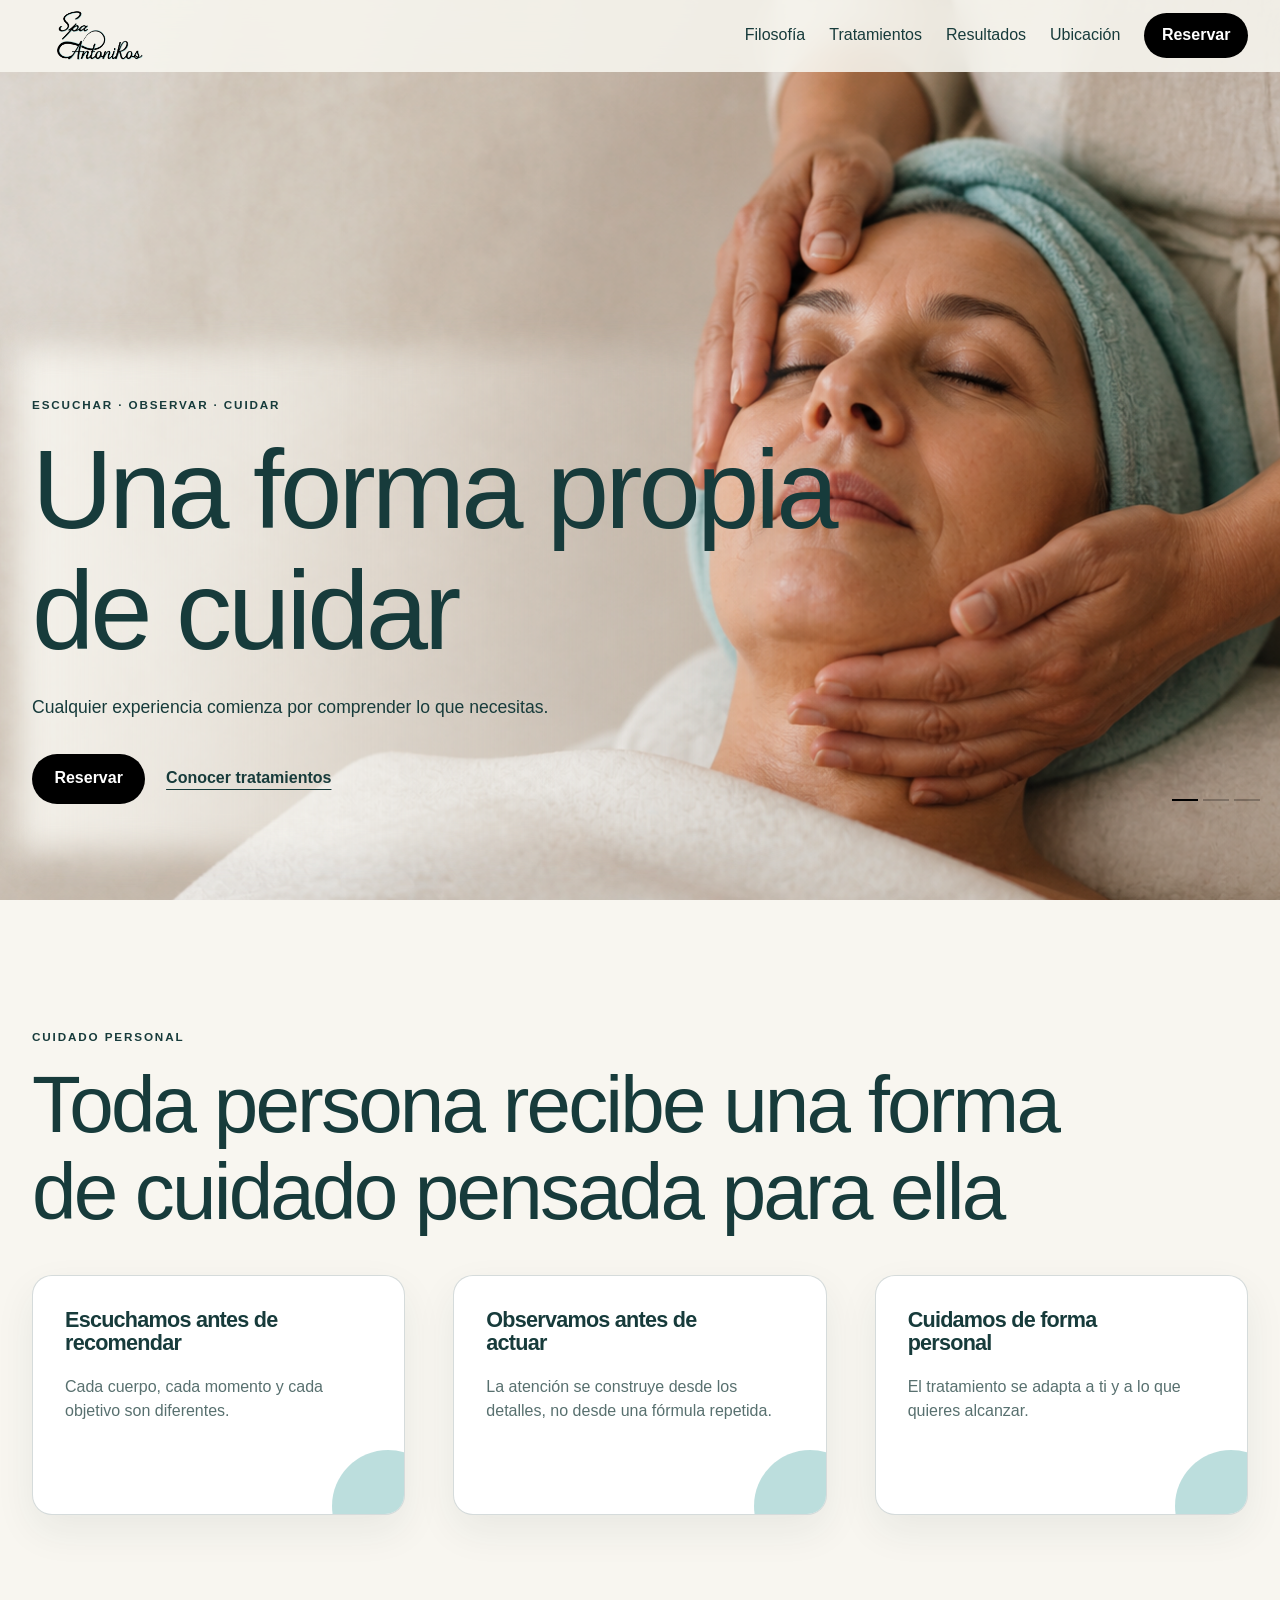
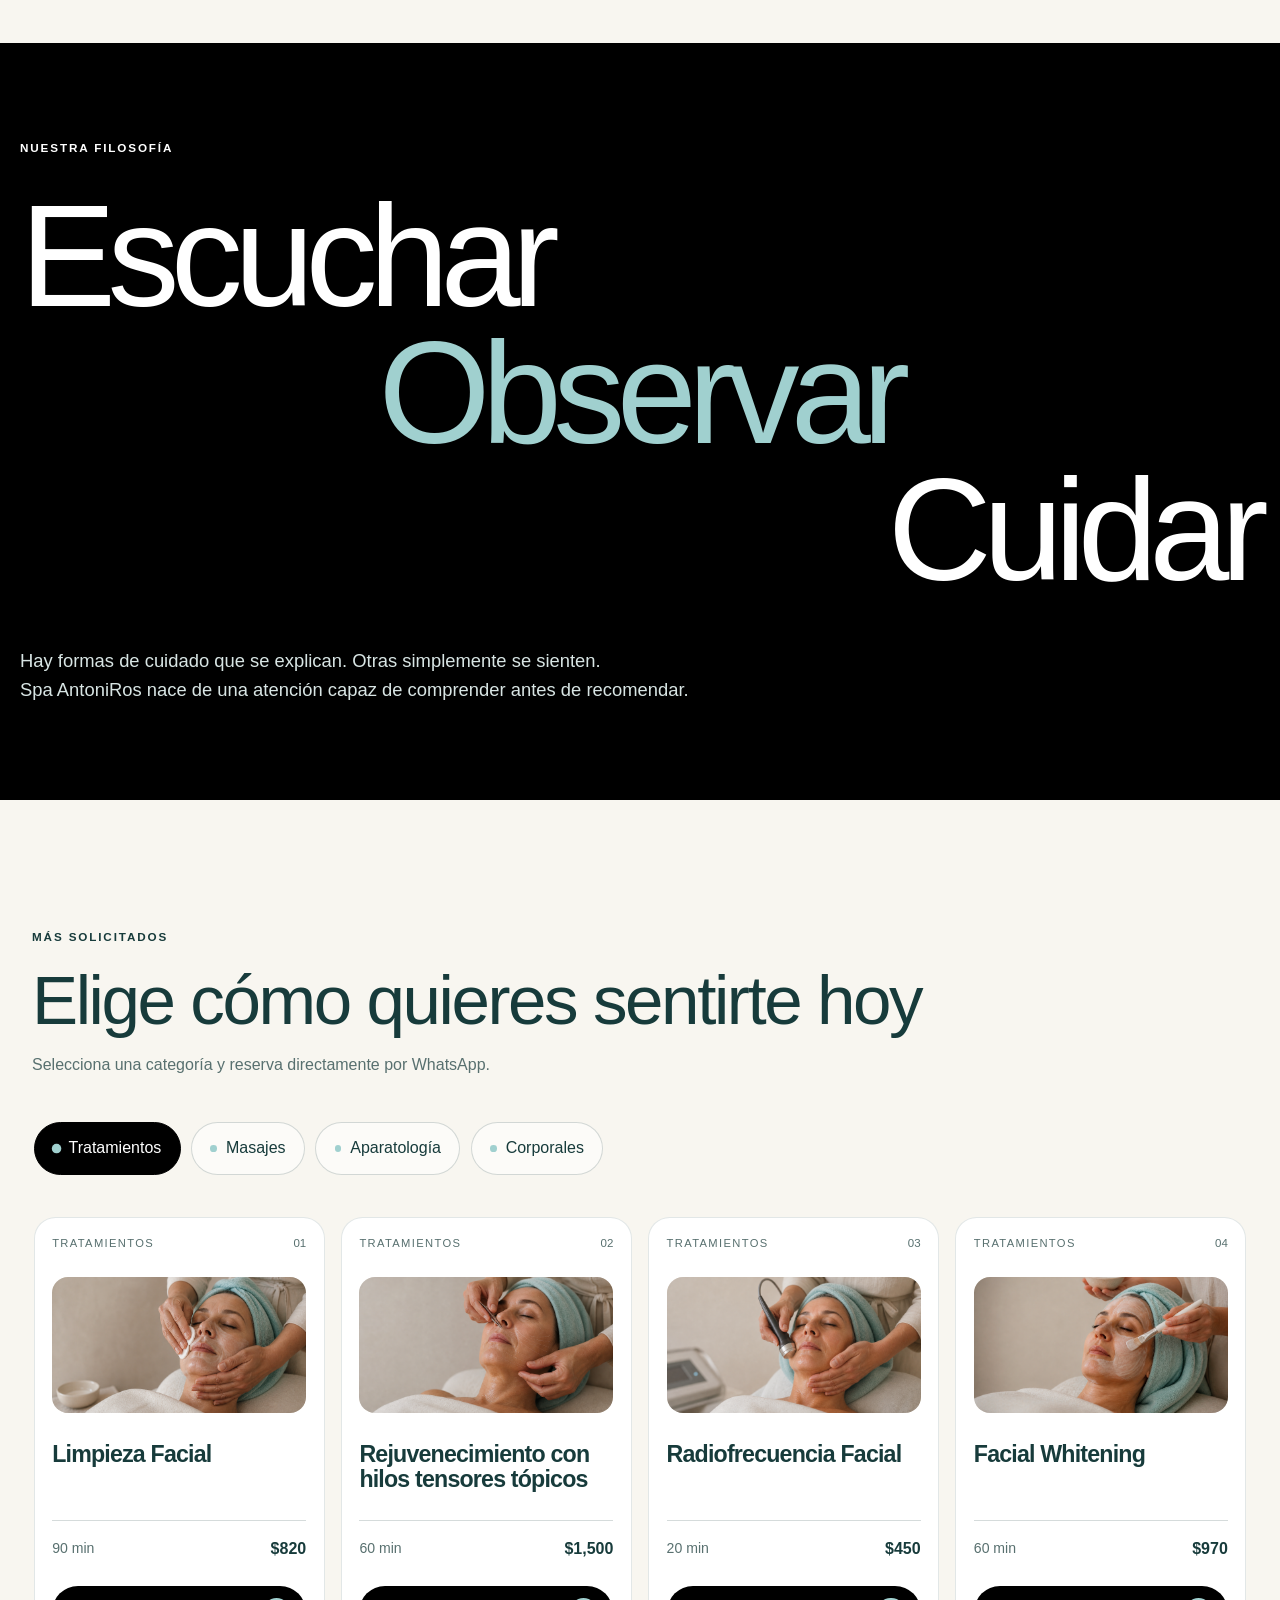
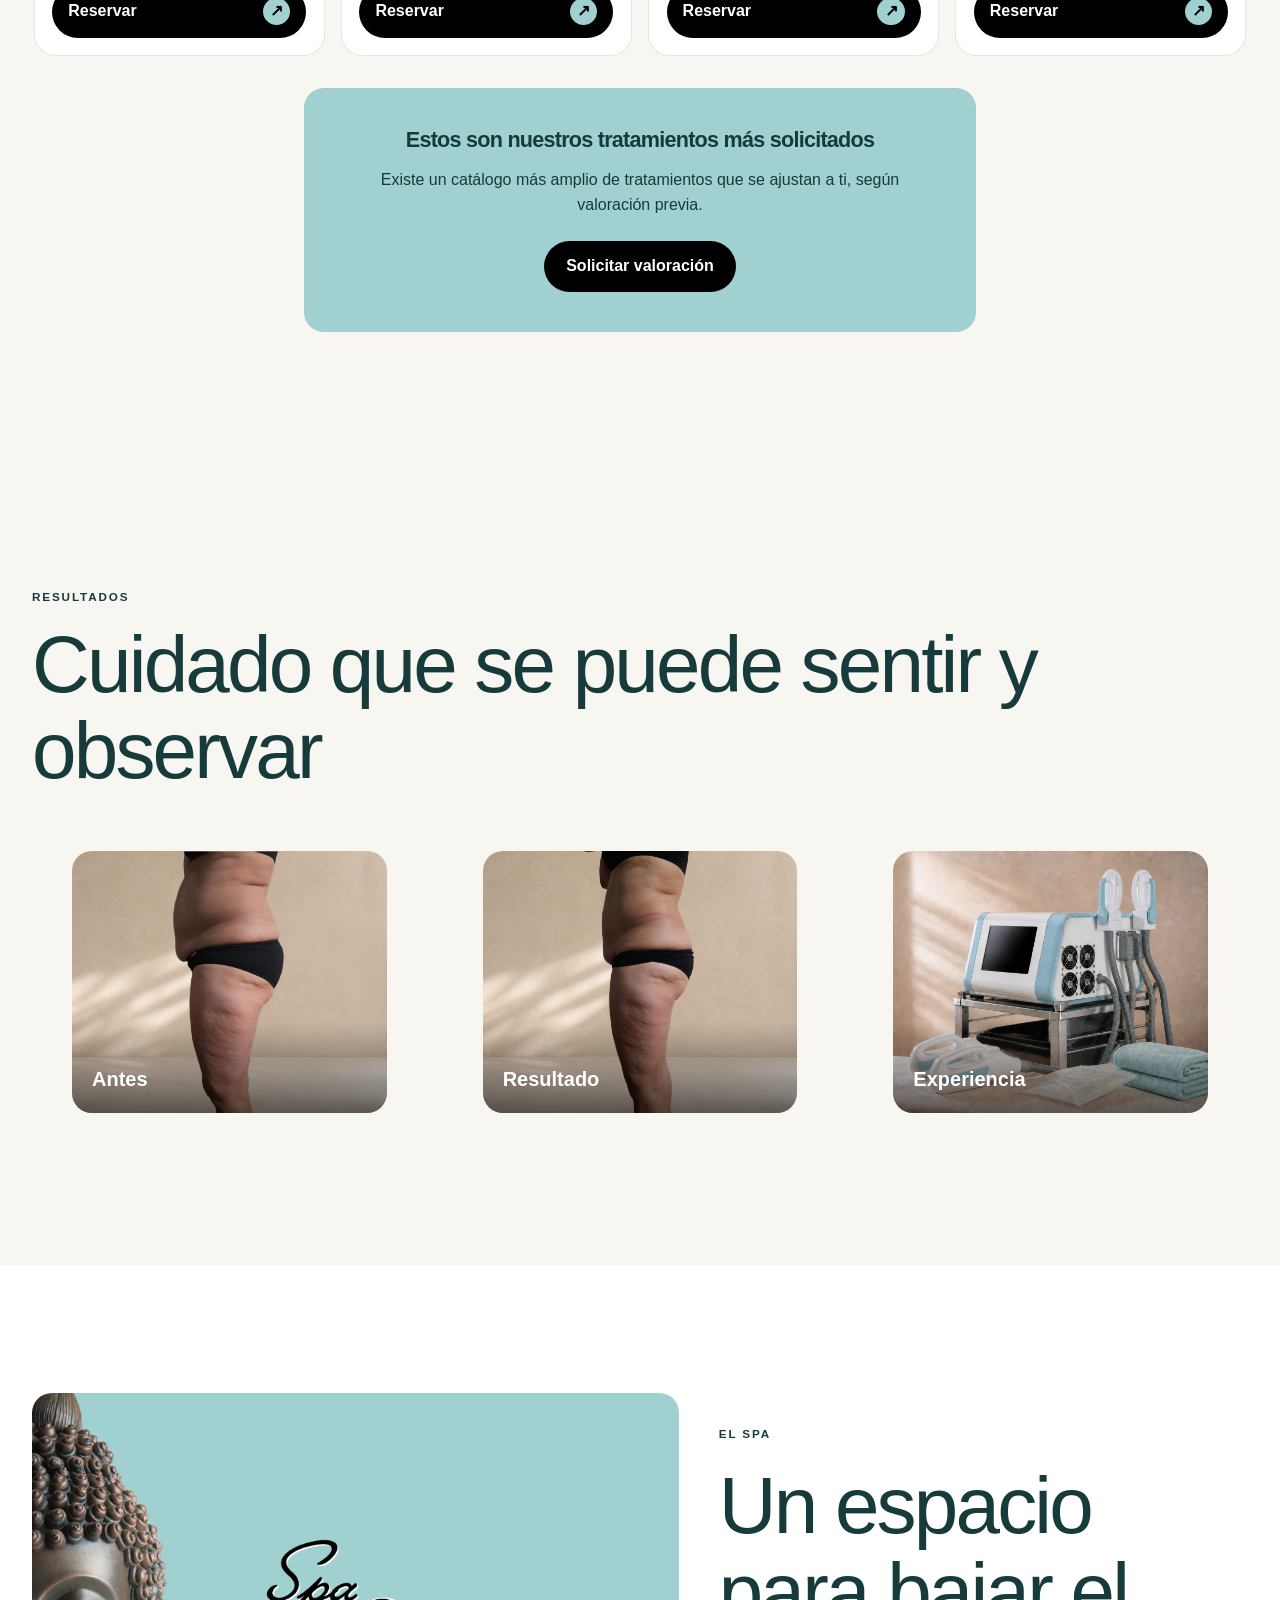
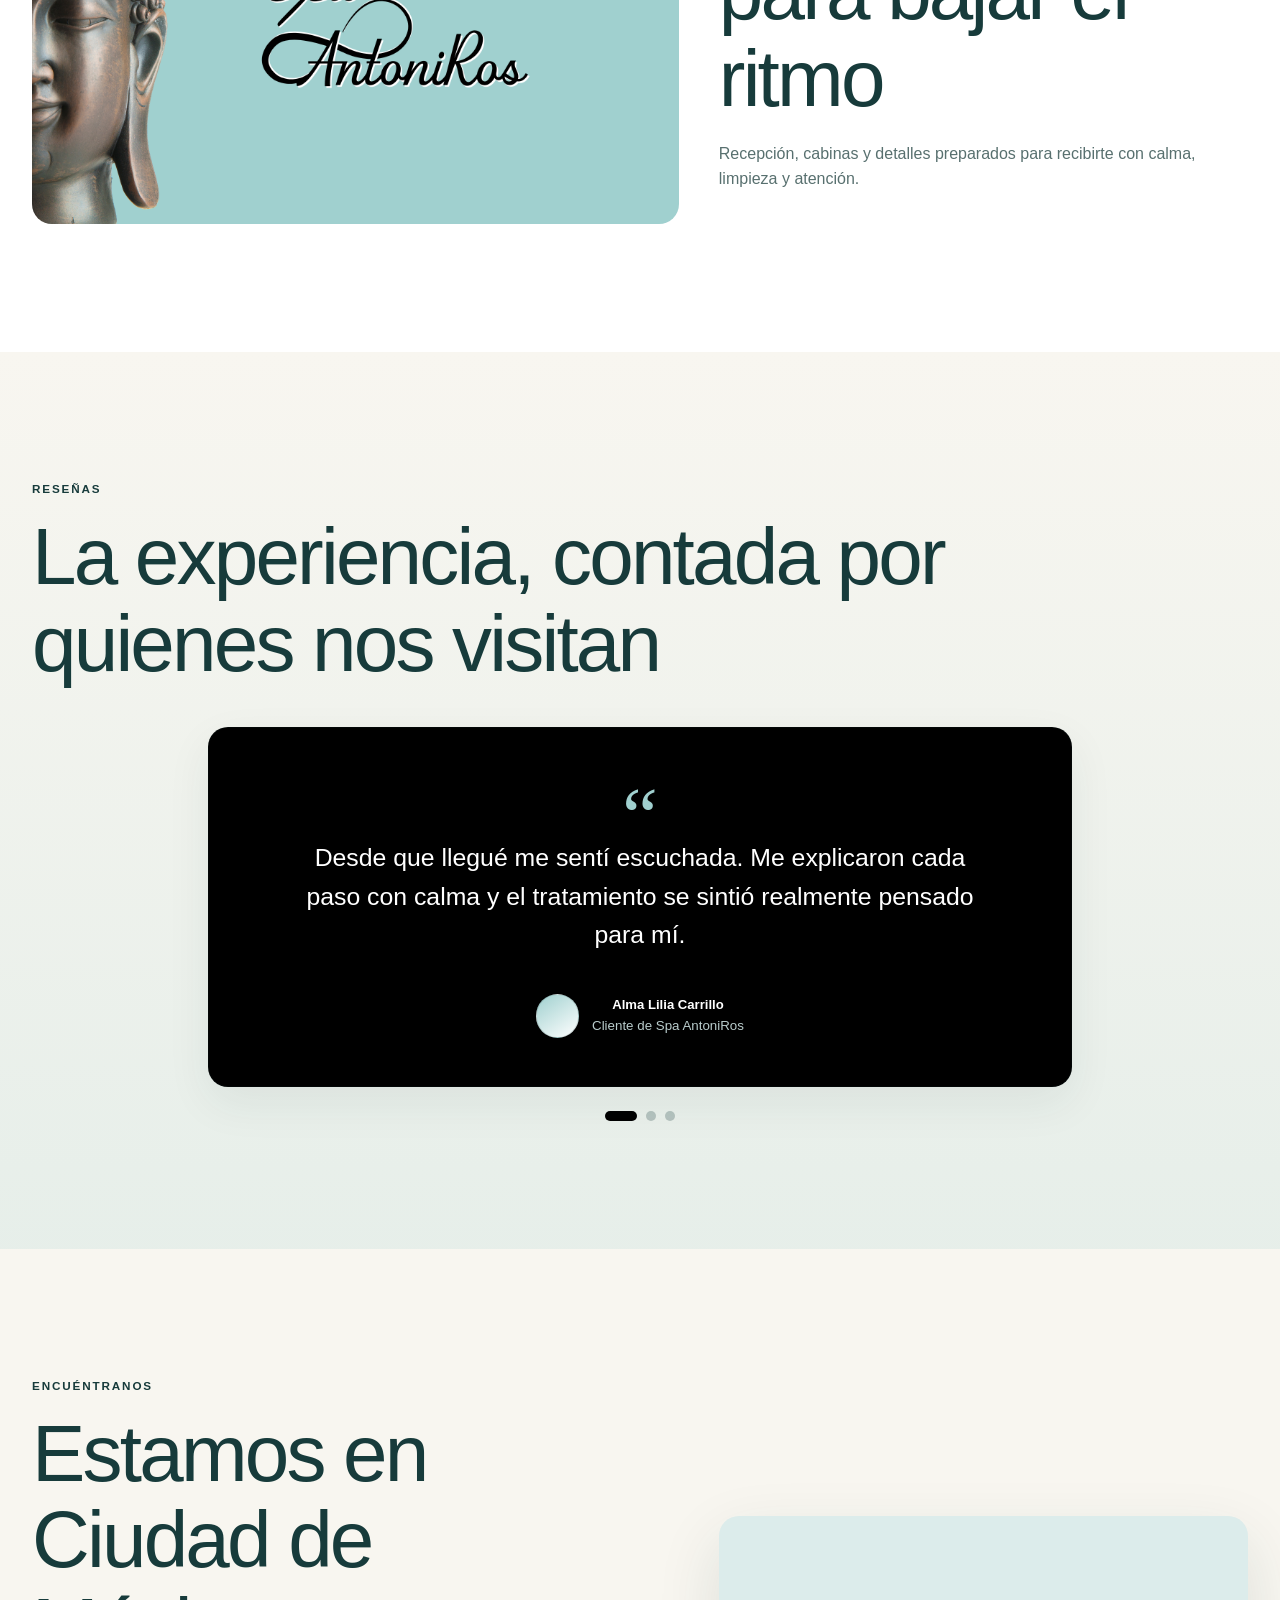
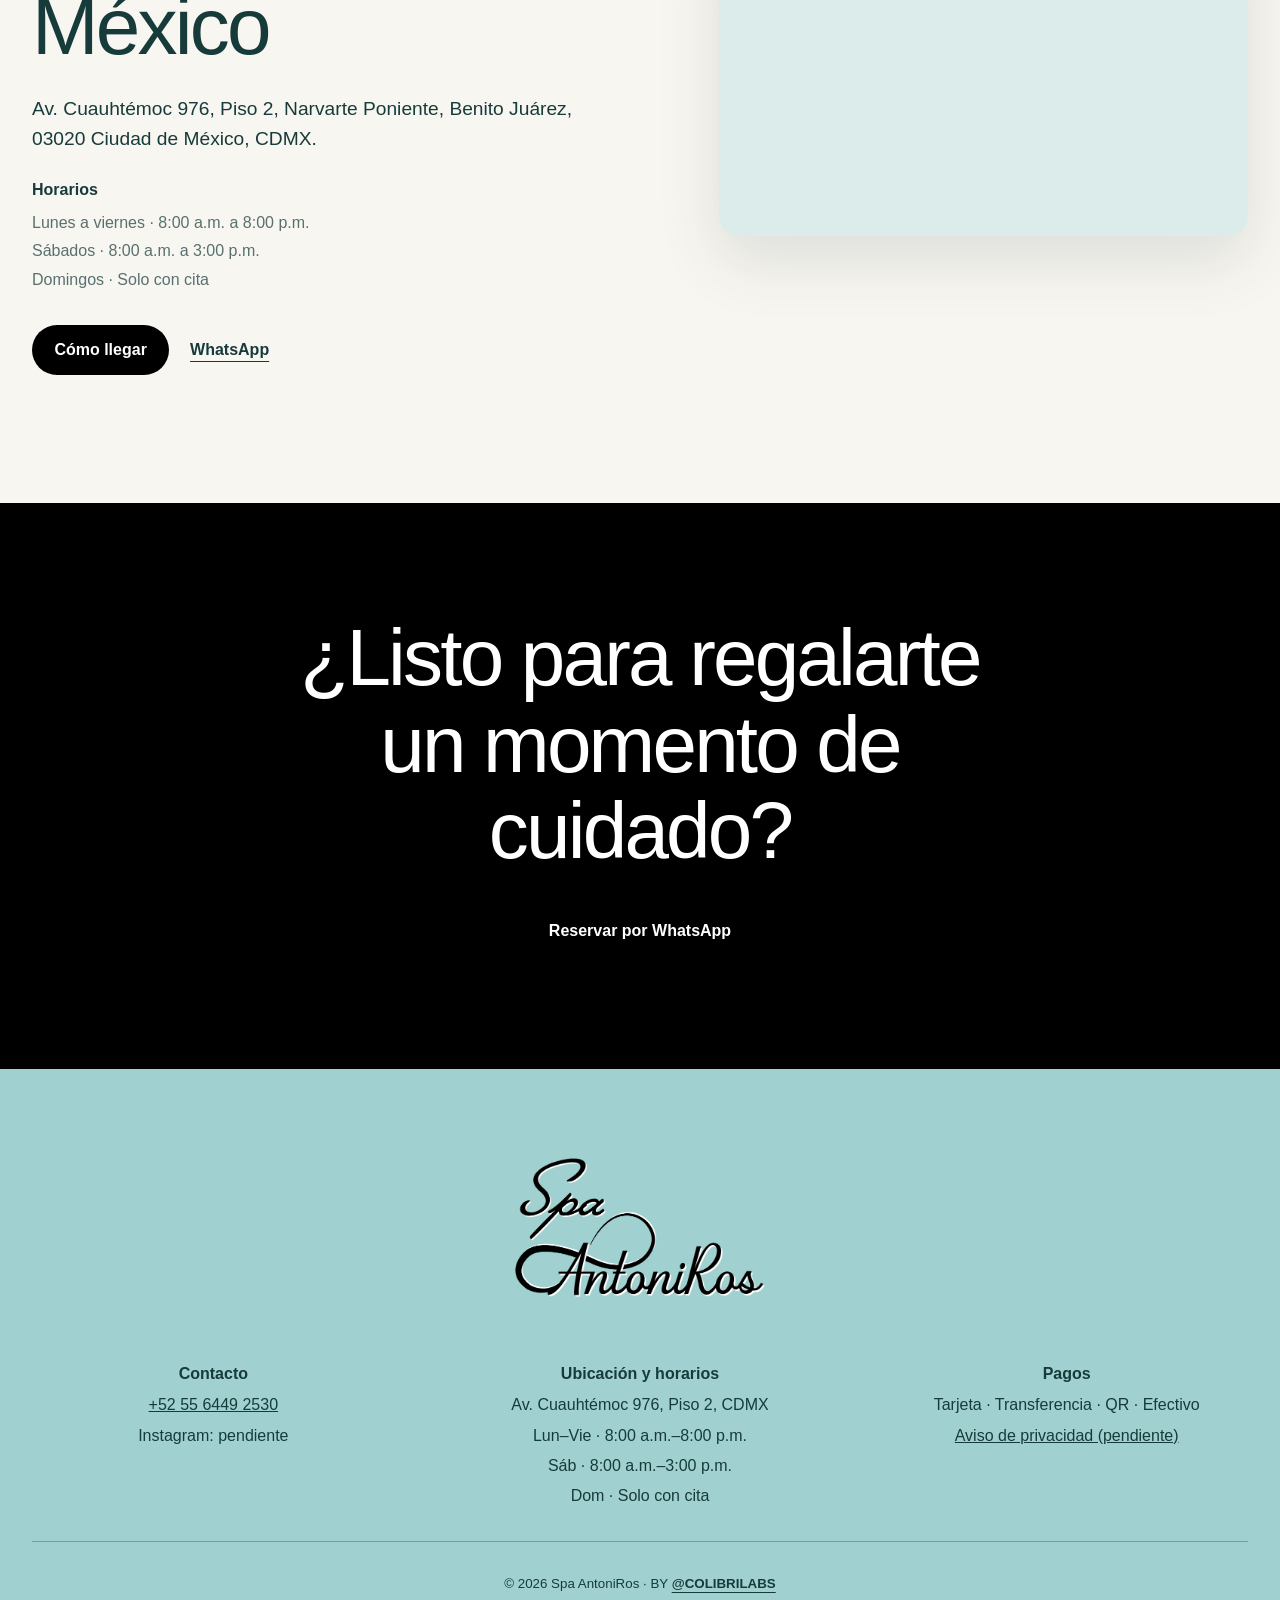
==== docs/index.html @ aa19c797 "Enlaza experiencia con criolipolisis" ====
<!doctype html>
<html lang="es-MX">
<head>
  <meta charset="utf-8">
  <meta name="viewport" content="width=device-width,initial-scale=1,viewport-fit=cover">
  <meta name="theme-color" content="#F8F6F0">
  <meta name="description" content="Spa AntoniRos: una forma propia de cuidar. Tratamientos personalizados y reservación directa por WhatsApp en Ciudad de México.">
  <title>Spa AntoniRos | Una forma propia de cuidar</title>
  <link rel="manifest" href="manifest.json">
  <link rel="stylesheet" href="css/variables.css">
  <link rel="stylesheet" href="css/reset.css">
  <link rel="stylesheet" href="css/typography.css">
  <link rel="stylesheet" href="css/layout.css">
  <link rel="stylesheet" href="css/components.css">
  <link rel="stylesheet" href="css/animations.css">
  <link rel="stylesheet" href="css/responsive.css">
</head>
<body>
  <a class="skip-link" href="#main">Saltar al contenido</a>

  <div class="intro" id="intro" aria-hidden="true">
    <img class="intro__logo" src="assets/branding/logo-header-transparent.png" alt="">
  </div>

  <header class="site-header" data-header>
    <a class="brand" href="#inicio" aria-label="Spa AntoniRos, inicio">
      <img src="assets/branding/logo-header-transparent.png" alt="Spa AntoniRos">
    </a>
    <button class="menu-toggle" type="button" aria-expanded="false" aria-controls="site-nav"><span></span><span></span><span></span><span class="sr-only">Abrir menú</span></button>
    <nav class="site-nav" id="site-nav" aria-label="Navegación principal">
      <a href="#filosofia">Filosofía</a><a href="#tratamientos">Tratamientos</a><a href="#resultados">Resultados</a><a href="#ubicacion">Ubicación</a>
      <a class="button button--small" data-whatsapp data-message="Hola, quiero reservar una cita en Spa AntoniRos." href="#">Reservar</a>
    </nav>
  </header>

  <main id="main">
    <section class="hero" id="inicio" aria-label="Bienvenida">
      <div class="hero__slides" aria-hidden="true">
        <div class="hero__slide is-active hero__slide--one"></div>
        <div class="hero__slide hero__slide--two"></div>
        <div class="hero__slide hero__slide--three"></div>
      </div>
      <div class="hero__content reveal">
        <p class="eyebrow">Escuchar · Observar · Cuidar</p>
        <h1>Una forma propia<br>de cuidar</h1>
        <p>Cualquier experiencia comienza por comprender lo que necesitas.</p>
        <div class="actions"><a class="button" data-whatsapp data-message="Hola, quiero reservar una cita en Spa AntoniRos." href="#">Reservar</a><a class="text-link" href="#tratamientos">Conocer tratamientos</a></div>
      </div>
      <div class="hero__status" aria-hidden="true"><span class="is-active"></span><span></span><span></span></div>
    </section>

    <section class="section value" aria-labelledby="value-title">
      <div class="section__intro reveal"><p class="eyebrow">Cuidado personal</p><h2 id="value-title">Toda persona recibe una forma de cuidado pensada para ella</h2></div>
      <div class="value__grid" data-value-carousel>
        <article class="value-card reveal"><h3>Escuchamos antes de recomendar</h3><p>Cada cuerpo, cada momento y cada objetivo son diferentes.</p></article>
        <article class="value-card reveal"><h3>Observamos antes de actuar</h3><p>La atención se construye desde los detalles, no desde una fórmula repetida.</p></article>
        <article class="value-card reveal"><h3>Cuidamos de forma personal</h3><p>El tratamiento se adapta a ti y a lo que quieres alcanzar.</p></article>
      </div>
    </section>

    <section class="philosophy" id="filosofia" aria-labelledby="philosophy-title">
      <p class="eyebrow">Nuestra filosofía</p><h2 id="philosophy-title" class="sr-only">Escuchar, observar y cuidar</h2>
      <div class="philosophy__words"><span class="reveal">Escuchar</span><span class="reveal">Observar</span><span class="reveal">Cuidar</span></div>
      <p class="philosophy__copy reveal"><span>Hay formas de cuidado que se explican. Otras simplemente se sienten.</span> <span>Spa AntoniRos nace de una atención capaz de comprender antes de recomendar.</span></p>
    </section>

    <section class="section services" id="tratamientos" aria-labelledby="services-title">
      <div class="section__intro reveal"><p class="eyebrow">Más solicitados</p><h2 id="services-title">Elige cómo quieres sentirte hoy</h2><p>Selecciona una categoría y reserva directamente por WhatsApp.</p></div>
      <div class="tabs" role="tablist" aria-label="Categorías de servicios">
        <button role="tab" aria-selected="true" data-category="faciales">Tratamientos</button><button role="tab" aria-selected="false" data-category="masajes">Masajes</button><button role="tab" aria-selected="false" data-category="aparatologia">Aparatología</button><button role="tab" aria-selected="false" data-category="corporales">Corporales</button>
      </div>
      <div class="service-list" id="service-list" aria-live="polite"></div>
      <div class="catalog-note reveal"><h3>Estos son nuestros tratamientos más solicitados</h3><p>Existe un catálogo más amplio de tratamientos que se ajustan a ti, según valoración previa.</p><a class="button button--dark" data-whatsapp data-message="Hola, quiero solicitar una valoración en Spa AntoniRos." href="#">Solicitar valoración</a></div>
    </section>

    <section class="section results" id="resultados" aria-labelledby="results-title">
      <div class="section__intro reveal"><p class="eyebrow">Resultados</p><h2 id="results-title">Cuidado que se puede sentir y observar</h2></div>
      <div class="media-scroll results__gallery">
        <figure class="result-card">
          <picture><source media="(max-width: 47.999rem)" srcset="assets/results/antes-mobile.png"><img src="assets/results/antes-desktop.png" alt="Vista lateral antes del tratamiento corporal" loading="lazy"></picture>
          <figcaption>Antes</figcaption>
        </figure>
        <figure class="result-card">
          <picture><source media="(max-width: 47.999rem)" srcset="assets/results/resultado-mobile.png"><img src="assets/results/resultado-desktop.png" alt="Vista lateral después del tratamiento corporal" loading="lazy"></picture>
          <figcaption>Resultado</figcaption>
        </figure>
        <figure class="result-card">
          <a class="result-card__link" href="#criolipolisis" data-service-target="criolipolisis" data-service-category="aparatologia" aria-label="Ver tratamiento de Criolipólisis">
            <picture><source media="(max-width: 47.999rem)" srcset="assets/results/experiencia-mobile.png"><img src="assets/results/experiencia-desktop.png" alt="Equipo utilizado durante la experiencia corporal" loading="lazy"></picture>
            <figcaption>Experiencia</figcaption>
          </a>
        </figure>
      </div>
    </section>

    <section class="section experience" id="instalaciones" aria-labelledby="experience-title">
      <picture class="experience__visual">
        <source media="(max-width: 47.999rem)" srcset="assets/experience/experiencia-provisional-mobile.png">
        <img src="assets/experience/experiencia-provisional-desktop.png" alt="Ambiente de Spa AntoniRos" loading="lazy">
      </picture>
      <div class="experience__copy reveal"><p class="eyebrow">El SPA</p><h2 id="experience-title">Un espacio para bajar el ritmo</h2><p>Recepción, cabinas y detalles preparados para recibirte con calma, limpieza y atención.</p></div>
    </section>

    <section class="section testimonials" aria-labelledby="testimonials-title">
      <div class="section__intro reveal"><p class="eyebrow">Reseñas</p><h2 id="testimonials-title">La experiencia, contada por quienes nos visitan</h2></div>
      <div class="testimonial-carousel" data-testimonial-carousel>
        <div class="testimonial-grid" aria-live="polite">
          <article class="testimonial-card testimonial-card--featured is-active"><span class="testimonial-card__quote" aria-hidden="true">“</span><p>Desde que llegué me sentí escuchada. Me explicaron cada paso con calma y el tratamiento se sintió realmente pensado para mí.</p><footer><span class="testimonial-card__avatar" aria-hidden="true"></span><div><strong>Alma Lilia Carrillo</strong><small>Cliente de Spa AntoniRos</small></div></footer></article>
          <article class="testimonial-card" aria-hidden="true"><span class="testimonial-card__quote" aria-hidden="true">“</span><p>Me gustó mucho que primero preguntaran qué necesitaba y cómo me sentía. La atención fue cercana, profesional y sin prisas.</p><footer><span class="testimonial-card__avatar" aria-hidden="true"></span><div><strong>Davne Lopez Flores</strong><small>Cliente de Spa AntoniRos</small></div></footer></article>
          <article class="testimonial-card" aria-hidden="true"><span class="testimonial-card__quote" aria-hidden="true">“</span><p>El espacio transmite tranquilidad desde que entras. Salí muy satisfecho con la atención y con ganas de volver para continuar mi cuidado.</p><footer><span class="testimonial-card__avatar" aria-hidden="true"></span><div><strong>Santiago Landeros</strong><small>Cliente de Spa AntoniRos</small></div></footer></article>
        </div>
        <div class="testimonial-dots" aria-label="Seleccionar testimonio"><button class="is-active" type="button" aria-label="Testimonio de Alma Lilia Carrillo"></button><button type="button" aria-label="Testimonio de Davne Lopez Flores"></button><button type="button" aria-label="Testimonio de Santiago Landeros"></button></div>
      </div>
    </section>

    <section class="section location" id="ubicacion" aria-labelledby="location-title">
      <div class="location__content reveal"><p class="eyebrow">Encuéntranos</p><h2 id="location-title"><span>Estamos en</span> <span>Ciudad de México</span></h2><address>Av. Cuauhtémoc 976, Piso 2, Narvarte Poniente, Benito Juárez, 03020 Ciudad de México, CDMX.</address><div class="hours"><strong>Horarios</strong><span>Lunes a viernes · 8:00 a.m. a 8:00 p.m.</span><span>Sábados · 8:00 a.m. a 3:00 p.m.</span><span>Domingos · Solo con cita</span></div><div class="actions"><a class="button button--dark" href="https://maps.app.goo.gl/gYnQPTbPD8NWdQDX9" target="_blank" rel="noopener">Cómo llegar</a><a class="text-link" data-whatsapp data-message="Hola, quiero información para visitar Spa AntoniRos." href="#">WhatsApp</a></div></div>
      <div class="map-embed"><iframe title="Mapa de Spa AntoniRos en Avenida Cuauhtémoc 976" src="https://www.google.com/maps?q=Av.%20Cuauht%C3%A9moc%20976%2C%20Narvarte%20Poniente%2C%20Benito%20Ju%C3%A1rez%2C%2003020%20Ciudad%20de%20M%C3%A9xico%2C%20CDMX&z=17&output=embed" loading="lazy" referrerpolicy="no-referrer-when-downgrade" allowfullscreen></iframe></div>
    </section>

    <section class="final-cta"><h2>¿Listo para regalarte un momento de cuidado?</h2><a class="button" data-whatsapp data-message="Hola, quiero reservar una cita en Spa AntoniRos." href="#">Reservar por WhatsApp</a></section>
  </main>

  <footer class="footer"><a class="footer__brand" href="#inicio" aria-label="Volver al inicio"><img class="footer__logo" src="assets/branding/logo-footer-white-transparent.png" alt="Spa AntoniRos"></a><div><strong>Contacto</strong><a data-whatsapp data-message="Hola, quiero información sobre Spa AntoniRos." href="#">+52 55 6449 2530</a><span>Instagram: pendiente</span></div><div><strong>Ubicación y horarios</strong><span>Av. Cuauhtémoc 976, Piso 2, CDMX</span><span>Lun–Vie · 8:00 a.m.–8:00 p.m.</span><span>Sáb · 8:00 a.m.–3:00 p.m.</span><span>Dom · Solo con cita</span></div><div><strong>Pagos</strong><span>Tarjeta · Transferencia · QR · Efectivo</span><a href="#">Aviso de privacidad (pendiente)</a></div><small>© <span id="year"></span> Spa AntoniRos · BY <a class="colibrilabs-link" href="#" data-url-pending="true" aria-label="Sitio web de ColibriLabs, enlace pendiente">@COLIBRILABS</a></small></footer>
  <script src="js/app.js" defer></script><script src="js/menu.js" defer></script><script src="js/scroll.js" defer></script><script src="js/slider.js" defer></script><script src="js/animations.js" defer></script>
</body>
</html>
---- docs/css/variables.css ----
:root{--color-bg:#F8F6F0;--color-black:#000;--color-aqua:#A0D0CF;--color-white:#fff;--color-text:#173B3B;--color-muted:#58706F;--color-border:rgba(23,59,59,.18);--color-surface:#fff;--color-accent:#A0D0CF;--color-hover:#8BC0BF;--font-ui:"Avenir Next",Avenir,"Helvetica Neue",Arial,sans-serif;--max-width:76rem;--radius:1.25rem;--shadow:0 1.5rem 4rem rgba(23,59,59,.12);--ease:cubic-bezier(.22,1,.36,1);--header-height:4.5rem}
---- docs/css/typography.css ----
body{font-family:var(--font-ui);font-size:1rem;line-height:1.55;color:var(--color-text);background:var(--color-bg);-webkit-font-smoothing:antialiased}h1,h2,h3{line-height:1.08;letter-spacing:-.035em}h1{font-size:clamp(3.2rem,14vw,7rem);font-weight:500}h2{font-size:clamp(2.3rem,9vw,5rem);font-weight:500}h3{font-size:1.35rem}.eyebrow{text-transform:uppercase;letter-spacing:.16em;font-size:.73rem;font-weight:700}.text-link{font-weight:700;text-underline-offset:.35rem}.pending{color:var(--color-muted);font-size:.9rem}.sr-only{position:absolute;width:1px;height:1px;padding:0;margin:-1px;overflow:hidden;clip:rect(0,0,0,0);white-space:nowrap;border:0}
---- docs/css/layout.css ----
body{overflow-x:hidden;padding-bottom:calc(4.5rem + env(safe-area-inset-bottom))}.section{padding:5.5rem 1.25rem}.section__intro{max-width:46rem;margin-bottom:2.5rem}.section__intro .eyebrow{margin-bottom:1rem}.section__intro>p:last-child{margin-top:1rem;color:var(--color-muted);max-width:36rem}.site-header{position:fixed;z-index:30;top:0;left:0;right:0;height:var(--header-height);display:flex;align-items:center;justify-content:space-between;padding:.55rem 1rem;background:rgba(248,246,240,.88);backdrop-filter:blur(16px);border-bottom:1px solid transparent;transition:.3s}.site-header.is-scrolled{border-color:var(--color-border)}.brand img{width:8.5rem;height:3.4rem;object-fit:contain}.hero{position:relative;min-height:100svh;display:flex;align-items:flex-end;padding:8rem 1.25rem 7rem;overflow:hidden}.hero__slides,.hero__slide{position:absolute;inset:0}.hero__slide{opacity:0;transition:opacity 1.5s ease,transform 8s linear;transform:scale(1);background:linear-gradient(155deg,var(--color-bg) 18%,var(--color-aqua) 100%)}.hero__slide--two{background:linear-gradient(150deg,var(--color-aqua),#dbe9e5 54%,var(--color-bg))}.hero__slide--three{background:radial-gradient(circle at 75% 22%,var(--color-white),transparent 34%),linear-gradient(145deg,#d8eeee,var(--color-bg))}.hero__slide.is-active{opacity:1;transform:scale(1.035)}.hero__content{position:relative;z-index:2;max-width:42rem}.hero__content:before{content:"";position:absolute;inset:-3rem -1rem;background:linear-gradient(90deg,rgba(248,246,240,.88),transparent);z-index:-1;filter:blur(1rem)}.hero__content .eyebrow{margin-bottom:1rem}.hero__content>p:not(.eyebrow){max-width:28rem;margin-top:1.4rem;font-size:1.1rem}.actions{display:flex;align-items:center;gap:1.3rem;flex-wrap:wrap;margin-top:2rem}.hero__status{position:absolute;z-index:3;right:1.25rem;bottom:6.2rem;display:flex;gap:.35rem}.hero__status span{width:1.6rem;height:2px;background:rgba(0,0,0,.25)}.hero__status .is-active{background:var(--color-black)}.value__grid{display:grid;gap:1px;background:var(--color-border)}.value article{background:var(--color-bg);padding:2rem 0}.value article span{display:block;color:var(--color-muted);font-size:.8rem;margin-bottom:2rem}.value article p{margin-top:.9rem;color:var(--color-muted)}.philosophy{padding:6rem 1.25rem;background:var(--color-black);color:var(--color-white)}.philosophy__words{display:grid;margin:2rem 0}.philosophy__words span{font-size:clamp(3.3rem,16vw,9rem);line-height:.95;letter-spacing:-.06em}.philosophy__words span:nth-child(2){color:var(--color-aqua);text-align:center}.philosophy__words span:nth-child(3){text-align:right}.philosophy__copy{max-width:38rem;margin-top:3rem;font-size:1.15rem;color:#d8e5e4}.service-list{display:grid;gap:1rem;margin-top:1.5rem}.catalog-note{margin-top:3rem;padding:2rem;border-radius:var(--radius);background:var(--color-aqua)}.catalog-note p{margin:1rem 0 1.5rem}.media-scroll{display:grid;grid-auto-flow:column;grid-auto-columns:82%;gap:1rem;overflow:auto;scroll-snap-type:x mandatory;padding-bottom:.5rem}.placeholder{min-height:20rem;display:flex;flex-direction:column;justify-content:flex-end;padding:1.25rem;background:linear-gradient(145deg,#d9ece8,var(--color-aqua));border:1px dashed rgba(23,59,59,.3);border-radius:var(--radius);scroll-snap-align:start}.placeholder span{font-size:1.4rem;font-weight:600}.placeholder small{color:var(--color-muted)}.experience{display:grid;gap:2.5rem;background:var(--color-white)}.experience__visual{min-height:28rem}.experience__copy p:last-child{margin-top:1.25rem;color:var(--color-muted)}.testimonials{background:var(--color-bg)}.testimonial-placeholder{padding:3rem 1.5rem;border-top:1px solid var(--color-border);border-bottom:1px solid var(--color-border);text-align:center}.testimonial-placeholder small{display:block;margin-top:.7rem;color:var(--color-muted)}.valuation{padding:5rem 1.25rem;background:var(--color-aqua)}.valuation h2{margin:1rem 0;max-width:48rem}.valuation>p:not(.eyebrow){max-width:38rem}.location{display:grid;gap:2.5rem}.location address{margin:1.5rem 0;font-size:1.2rem;max-width:34rem}.map-placeholder{min-height:20rem;display:grid;place-content:center;text-align:center;border-radius:var(--radius);background:repeating-linear-gradient(45deg,#dceceb,#dceceb 10px,#d3e5e3 10px,#d3e5e3 20px)}.map-placeholder span{font-size:2rem}.map-placeholder small{color:var(--color-muted)}.final-cta{padding:5rem 1.25rem 7rem;text-align:center;background:var(--color-black);color:var(--color-white)}.final-cta img{width:min(32rem,90%);margin:auto}.final-cta h2{max-width:44rem;margin:2rem auto}.footer{display:grid;gap:2rem;padding:4rem 1.25rem 7rem;background:var(--color-aqua)}.footer img{width:13rem}.footer div{display:flex;flex-direction:column;gap:.35rem}.footer small{padding-top:2rem;border-top:1px solid rgba(0,0,0,.25)}

/* Editorial services and testimonials */
.service-list{grid-auto-flow:column;grid-auto-columns:min(82vw,20rem);overflow-x:auto;padding:.25rem .1rem 1.5rem;scroll-snap-type:x mandatory;scrollbar-width:none}.service-list::-webkit-scrollbar{display:none}.service-card{scroll-snap-align:start}.catalog-note{margin-top:2rem}.testimonials{background:linear-gradient(180deg,var(--color-bg),rgba(160,208,207,.2))}.testimonial-grid{display:grid;gap:1rem}.testimonial-card{position:relative;display:flex;flex-direction:column;min-height:16rem;padding:1.5rem;border-radius:1.25rem;background:rgba(255,255,255,.76);border:1px solid rgba(23,59,59,.13);box-shadow:0 1rem 2.8rem rgba(23,59,59,.07)}.testimonial-card--featured{background:var(--color-black);color:var(--color-white)}.testimonial-card__quote{height:3.3rem;font-family:Georgia,serif;font-size:5rem;line-height:1;color:var(--color-aqua)}.testimonial-card>p{max-width:28rem;margin:.65rem 0 2.5rem;font-size:1.15rem}.testimonial-card footer{display:flex;align-items:center;gap:.8rem;margin-top:auto}.testimonial-card__avatar{width:2.7rem;height:2.7rem;flex:0 0 auto;border-radius:50%;background:linear-gradient(145deg,var(--color-aqua),var(--color-white));border:1px solid rgba(23,59,59,.15)}.testimonial-card footer div{display:flex;flex-direction:column}.testimonial-card footer strong{font-size:.82rem}.testimonial-card footer small{color:var(--color-muted)}.testimonial-card--featured footer small{color:#b9cccc}

body{padding-bottom:0}.valuation .button{margin-top:2.25rem}.hours{display:flex;flex-direction:column;gap:.25rem;margin-top:1.5rem}.hours strong{margin-bottom:.25rem}.hours span{color:var(--color-muted)}.footer>small{text-align:center}.colibrilabs-link{font-weight:700;text-underline-offset:.25rem}.footer__brand{display:block;justify-self:center;width:min(16.8rem,50.4%);margin:0 auto 1.5rem}.footer .footer__logo{display:block;width:100%;margin:0}.map-embed{min-height:20rem;overflow:hidden;border-radius:var(--radius);background:#dceceb;box-shadow:var(--shadow)}.map-embed iframe{display:block;width:100%;height:100%;min-height:20rem;border:0}.location__content>.eyebrow{margin-bottom:1rem}

/* Personal care cards */
.value__grid{gap:1rem;background:transparent}.value .value-card{position:relative;min-height:15rem;padding:2rem;border:1px solid var(--color-border);border-radius:var(--radius);background:var(--color-white);box-shadow:0 1rem 2.5rem rgba(23,59,59,.07);overflow:hidden}.value .value-card::after{content:"";position:absolute;width:7rem;height:7rem;right:-2.5rem;bottom:-3rem;border-radius:50%;background:var(--color-aqua);opacity:.7}.value .value-card h3{position:relative;z-index:1;max-width:15rem}.value .value-card p{position:relative;z-index:1;margin-top:1.25rem;max-width:22rem}

/* Automatic testimonials carousel */
.testimonial-carousel{max-width:54rem;margin-inline:auto}.testimonial-grid{display:grid}.testimonial-card{grid-area:1/1;min-height:19rem;opacity:0;visibility:hidden;transform:translateX(2rem);pointer-events:none;transition:opacity .55s var(--ease),transform .55s var(--ease),visibility .55s}.testimonial-card.is-active{opacity:1;visibility:visible;transform:none;pointer-events:auto}.testimonial-card>p{font-size:clamp(1.15rem,2.2vw,1.55rem)}.testimonial-dots{display:flex;justify-content:center;gap:.55rem;margin-top:1.5rem}.testimonial-dots button{width:.65rem;height:.65rem;padding:0;border:0;border-radius:50%;background:rgba(23,59,59,.25);cursor:pointer;transition:width .25s,background .25s}.testimonial-dots button.is-active{width:2rem;border-radius:999px;background:var(--color-black)}
/* Fotografias finales del hero: facial, ambiente y masaje. */
.hero__slide{background-size:cover;background-repeat:no-repeat;background-position:center}
.hero__slide--one{background-image:url("../assets/hero/hero-01-final.png")}
.hero__slide--two{background-image:url("../assets/hero/hero-02-final.png")}
.hero__slide--three{background-image:url("../assets/hero/hero-03-final.png")}

/* Alignment and mobile personal-care carousel */
.catalog-note{text-align:center}
.catalog-note .button{display:flex;width:max-content;margin-right:auto;margin-left:auto}
.experience__copy .eyebrow{margin-bottom:1.25rem}
@media(max-width:47.999rem){
  .value__grid{display:flex;gap:1rem;overflow-x:auto;scroll-snap-type:x mandatory;scrollbar-width:none;background:transparent}
  .value__grid::-webkit-scrollbar{display:none}
  .value .value-card{flex:0 0 calc(100% - .25rem);scroll-snap-align:center;border-color:var(--color-bg);box-shadow:none}
  .location__content h2 span{display:block}
}

.footer{padding-bottom:3rem}

/* Fotografías responsivas de resultados */
.result-card{position:relative;aspect-ratio:9/10;overflow:hidden;border-radius:var(--radius);scroll-snap-align:start;background:var(--color-bg)}
.result-card picture,.result-card img{display:block;width:100%;height:100%}
.result-card img{object-fit:cover}
.result-card::after{content:"";position:absolute;inset:auto 0 0;height:35%;background:linear-gradient(transparent,rgba(0,0,0,.55));pointer-events:none}
.result-card figcaption{position:absolute;z-index:1;left:1.25rem;bottom:1.1rem;color:var(--color-white);font-size:1.25rem;font-weight:600}
.result-card__link{display:block;width:100%;height:100%;color:inherit;text-decoration:none}
.result-card__link:focus-visible{outline:3px solid var(--color-aqua);outline-offset:-6px}

.experience__visual{display:block;min-height:0;aspect-ratio:4/5;overflow:hidden;border-radius:var(--radius);background:var(--color-aqua)}
.experience__visual img{width:100%;height:100%;object-fit:cover}
---- docs/css/components.css ----
.skip-link{position:fixed;z-index:100;top:.5rem;left:.5rem;padding:.8rem;background:#fff;transform:translateY(-150%)}.skip-link:focus{transform:none}.button{display:inline-flex;min-height:3rem;align-items:center;justify-content:center;padding:.8rem 1.4rem;border-radius:999px;background:var(--color-black);color:var(--color-white);text-decoration:none;font-weight:700;transition:transform .25s,background .25s}.button:hover{background:#244b4a;transform:translateY(-2px)}.button:focus-visible,.text-link:focus-visible,.tabs button:focus-visible,.menu-toggle:focus-visible,.site-nav a:focus-visible{outline:3px solid var(--color-aqua);outline-offset:4px}.button--dark{background:var(--color-black)}.button--small{min-height:2.6rem;padding:.65rem 1.1rem}.menu-toggle{display:grid;gap:4px;background:transparent;padding:.75rem;cursor:pointer}.menu-toggle span:not(.sr-only){display:block;width:1.5rem;height:1.5px;background:var(--color-black)}.site-nav{position:fixed;inset:var(--header-height) 0 auto;display:grid;gap:0;background:var(--color-bg);padding:1.5rem;transform:translateY(-130%);transition:transform .5s var(--ease);box-shadow:var(--shadow)}.site-nav.is-open{transform:none}.site-nav>a:not(.button){padding:1rem 0;border-bottom:1px solid var(--color-border);text-decoration:none}.tabs{display:flex;gap:.5rem;overflow:auto;padding-bottom:.5rem}.tabs button{white-space:nowrap;padding:.7rem 1rem;border-radius:999px;background:transparent;border:1px solid var(--color-border);cursor:pointer}.tabs button[aria-selected="true"]{background:var(--color-black);color:var(--color-white)}.service-card{display:grid;grid-template-columns:1fr auto;gap:.5rem 1rem;padding:1.25rem;border-radius:1rem;background:var(--color-white);border:1px solid var(--color-border)}.service-card__category{font-size:.7rem;text-transform:uppercase;letter-spacing:.12em;color:var(--color-muted)}.service-card h3{grid-column:1/-1}.service-card__meta{display:flex;gap:.8rem;color:var(--color-muted)}.service-card .button{grid-column:2;grid-row:3/5;align-self:end}.service-card--pending{opacity:.7}.mobile-cta{position:fixed;z-index:40;left:.75rem;right:.75rem;bottom:calc(.65rem + env(safe-area-inset-bottom))}.mobile-cta a{display:flex;align-items:center;justify-content:space-between;min-height:3.7rem;padding:.7rem 1.2rem;border-radius:999px;background:var(--color-black);color:var(--color-white);text-decoration:none;box-shadow:var(--shadow)}

/* Service cards redesign */
.tabs{gap:.65rem;padding:.25rem .1rem .85rem;scrollbar-width:none}.tabs::-webkit-scrollbar{display:none}.tabs button{position:relative;padding:.82rem 1.15rem;background:rgba(255,255,255,.5);transition:color .25s,background .25s,border-color .25s,transform .25s var(--ease),box-shadow .25s}.tabs button::before{content:"";display:inline-block;width:.42rem;height:.42rem;margin-right:.55rem;border-radius:50%;background:var(--color-aqua);vertical-align:.08rem;transition:background .25s,transform .25s}.tabs button:hover{border-color:var(--color-aqua);background:var(--color-white);transform:translateY(-2px);box-shadow:0 .65rem 1.4rem rgba(23,59,59,.08)}.tabs button[aria-selected="true"]{border-color:var(--color-black);box-shadow:0 .8rem 1.8rem rgba(0,0,0,.18)}.tabs button[aria-selected="true"]::before{transform:scale(1.35)}.service-card{position:relative;display:flex;flex-direction:column;min-height:25rem;padding:1.1rem;border-radius:1.35rem;border-color:rgba(23,59,59,.12);overflow:hidden;transition:transform .35s var(--ease),box-shadow .35s,border-color .35s}.service-card:hover{transform:translateY(-6px);border-color:rgba(160,208,207,.8);box-shadow:0 1.5rem 3rem rgba(23,59,59,.13)}.service-card__top{display:flex;align-items:center;justify-content:space-between;gap:1rem}.service-card__number{font-size:.72rem;color:var(--color-muted)}.service-card__art{position:relative;height:8.5rem;margin:1rem 0 1.3rem;border-radius:1rem;background:linear-gradient(145deg,var(--color-bg),#d9ece9);overflow:hidden}.service-card__art::before,.service-card__art::after,.service-card__art span{content:"";position:absolute;border-radius:50%}.service-card__art::before{width:7.5rem;height:7.5rem;right:-1rem;bottom:-2.2rem;background:var(--color-aqua)}.service-card__art::after{width:4.2rem;height:4.2rem;right:3.5rem;bottom:-1.2rem;background:rgba(255,255,255,.78)}.service-card__art span{width:2.2rem;height:2.2rem;right:1.1rem;top:1rem;border:1px solid rgba(23,59,59,.22)}.service-card h3{font-size:1.45rem;max-width:18rem;margin-bottom:auto}.service-card__meta{display:flex;align-items:center;justify-content:space-between;margin-top:1.25rem;padding-top:1rem;border-top:1px solid var(--color-border);font-size:.88rem}.service-card__meta strong{color:var(--color-text);font-size:1rem}.service-card__action{display:flex;align-items:center;justify-content:space-between;margin-top:1rem;padding:.78rem 1rem;border-radius:999px;background:var(--color-black);color:var(--color-white);font-weight:700;text-decoration:none;transition:background .25s,transform .25s}.service-card__action span:last-child{display:grid;place-items:center;width:1.7rem;height:1.7rem;border-radius:50%;background:var(--color-aqua);color:var(--color-black);transition:transform .25s}.service-card__action:hover{background:#173b3b;transform:translateY(-1px)}.service-card__action:hover span:last-child{transform:rotate(45deg)}

.service-card__art--photo{background:var(--color-bg)}.service-card__art--photo::before,.service-card__art--photo::after{display:none}.service-card__art--photo img{width:100%;height:100%;object-fit:cover;object-position:62% center;transition:transform .45s var(--ease)}.service-card:hover .service-card__art--photo img{transform:scale(1.035)}

/* Category tabs: clean selected state without focus or tap shadows. */
.tabs button,.tabs button:hover,.tabs button:focus,.tabs button:focus-visible,.tabs button[aria-selected="true"]{box-shadow:none}
.tabs button:focus,.tabs button:focus-visible{outline:none}
.tabs button{-webkit-tap-highlight-color:transparent}
.tabs button{color:var(--color-text)}.tabs button[aria-selected="true"],.tabs button[aria-selected="true"]:hover,.tabs button[aria-selected="true"]:focus{background:var(--color-black);color:var(--color-white)}
---- docs/css/animations.css ----
.intro{position:fixed;z-index:80;inset:0;display:grid;place-items:center;isolation:isolate}.intro::before{content:"";position:absolute;z-index:0;inset:0;background:var(--color-bg);opacity:1;transition:opacity .85s ease-in}.intro__logo{position:relative;z-index:1;width:min(88vw,42rem);opacity:0;transform:translateY(1rem) scale(.96);transform-origin:center;animation:introLogo 1.35s var(--ease) .25s forwards;will-change:transform,opacity}.intro.is-flying::before{opacity:0}.intro.is-done{visibility:hidden;pointer-events:none}.intro.is-done .intro__logo{opacity:0}.reveal{opacity:0;transform:translateY(1.5rem);transition:opacity .8s var(--ease),transform .8s var(--ease)}.reveal.is-visible{opacity:1;transform:none}@keyframes introLogo{100%{opacity:1;transform:translateY(0) scale(1)}}
---- docs/css/responsive.css ----
@media(min-width:48rem){body{padding-bottom:0}.section{padding:8rem max(2rem,calc((100vw - var(--max-width))/2))}.site-header{padding-inline:max(2rem,calc((100vw - var(--max-width))/2))}.menu-toggle{display:none}.site-nav{position:static;display:flex;align-items:center;gap:1.5rem;padding:0;background:transparent;transform:none;box-shadow:none}.site-nav>a:not(.button){padding:0;border:0}.hero{padding:10rem max(2rem,calc((100vw - var(--max-width))/2)) 6rem}.value__grid{grid-template-columns:repeat(3,1fr);background:transparent;gap:3rem}.value article{border-top:1px solid var(--color-border)}.media-scroll{grid-auto-flow:initial;grid-template-columns:repeat(3,1fr);overflow:visible}.experience,.location{grid-template-columns:1.1fr .9fr;align-items:center}.valuation{padding:7rem max(2rem,calc((100vw - var(--max-width))/2))}.footer{grid-template-columns:1.2fr repeat(3,1fr);padding:5rem max(2rem,calc((100vw - var(--max-width))/2))}.footer small{grid-column:1/-1}.mobile-cta{display:none}.service-list{grid-auto-flow:initial;grid-template-columns:repeat(2,1fr);grid-auto-columns:auto;overflow:visible;padding-bottom:0}.testimonial-grid{grid-template-columns:repeat(3,1fr)}.testimonial-card:nth-child(2){transform:translateY(2rem)}}@media(min-width:70rem){.service-list{grid-template-columns:repeat(4,1fr)}.service-card{min-height:27rem}}@media(prefers-reduced-motion:reduce){html{scroll-behavior:auto}*,*::before,*::after{animation-duration:.01ms!important;animation-iteration-count:1!important;transition-duration:.01ms!important}.intro{display:none}.reveal{opacity:1;transform:none}}

@media(min-width:48rem){.footer{grid-template-columns:repeat(3,minmax(0,1fr));column-gap:4rem}.footer__brand{grid-column:1/-1}.footer>div{align-items:center;text-align:center}.footer>div strong{min-height:1.6rem}.footer>div span,.footer>div a{max-width:100%}}

/* Desktop typography and content width */
@media(min-width:64rem){
  .hero__content{max-width:72rem}
  .hero__content>p:not(.eyebrow){max-width:42rem}
  .section__intro{max-width:66rem}
  .section__intro>p:last-child{max-width:46rem}
  .valuation h2{max-width:68rem}
  .valuation>p:not(.eyebrow){max-width:none;white-space:nowrap}
  .philosophy__copy{max-width:72rem}
  .philosophy__copy span{display:block;white-space:nowrap}
  .experience__copy h2,.location__content h2{max-width:34rem}
  .services .section__intro{max-width:none}
  #services-title{font-size:clamp(3.2rem,5.4vw,4.5rem);white-space:nowrap}
}

@media(min-width:48rem){.testimonial-grid{grid-template-columns:1fr}.testimonial-card{align-items:center;text-align:center;padding:3rem 4rem}.testimonial-card>p{max-width:42rem;margin-inline:auto}.testimonial-card footer{justify-content:center}.testimonial-card:nth-child(2){transform:translateX(2rem)}.testimonial-card:nth-child(2).is-active{transform:none}}

@media(min-width:48rem){.catalog-note{width:min(100%,42rem);margin-right:auto;margin-left:auto;padding:2.5rem 3rem}}

@media(min-width:48rem){.footer{padding-bottom:2.5rem}}

@media(min-width:48rem){.experience__visual{aspect-ratio:3/2}}

@media(min-width:48rem){.result-card{aspect-ratio:6/5}}

/* En escritorio se conservan exactamente las fotografias horizontales aprobadas. */
@media(min-width:48rem){
  .hero__slide{background-size:cover;background-position:68% center}
  .hero__slide--one{background-image:url("../assets/hero/hero-01-final.png")}
  .hero__slide--two{background-image:url("../assets/hero/hero-02-final.png")}
  .hero__slide--three{background-color:transparent;background-image:url("../assets/hero/hero-03-final.png")}
}

/* Hero movil a sangre completa usando las fotografias originales. */
@media(max-width:47.999rem){
  html,body{width:100%;max-width:100%;overflow-x:clip;background:var(--color-bg)}
  .hero{width:100vw;max-width:100vw;margin:0;background:#cbbcac}
  .hero__slides,.hero__slide{left:0;right:auto;width:100%}
  .hero__slide{background-size:cover}
  .hero__slide--one,.hero__slide--two{background-position:68% center}
  .hero__slide--three{background-position:92% center}
}
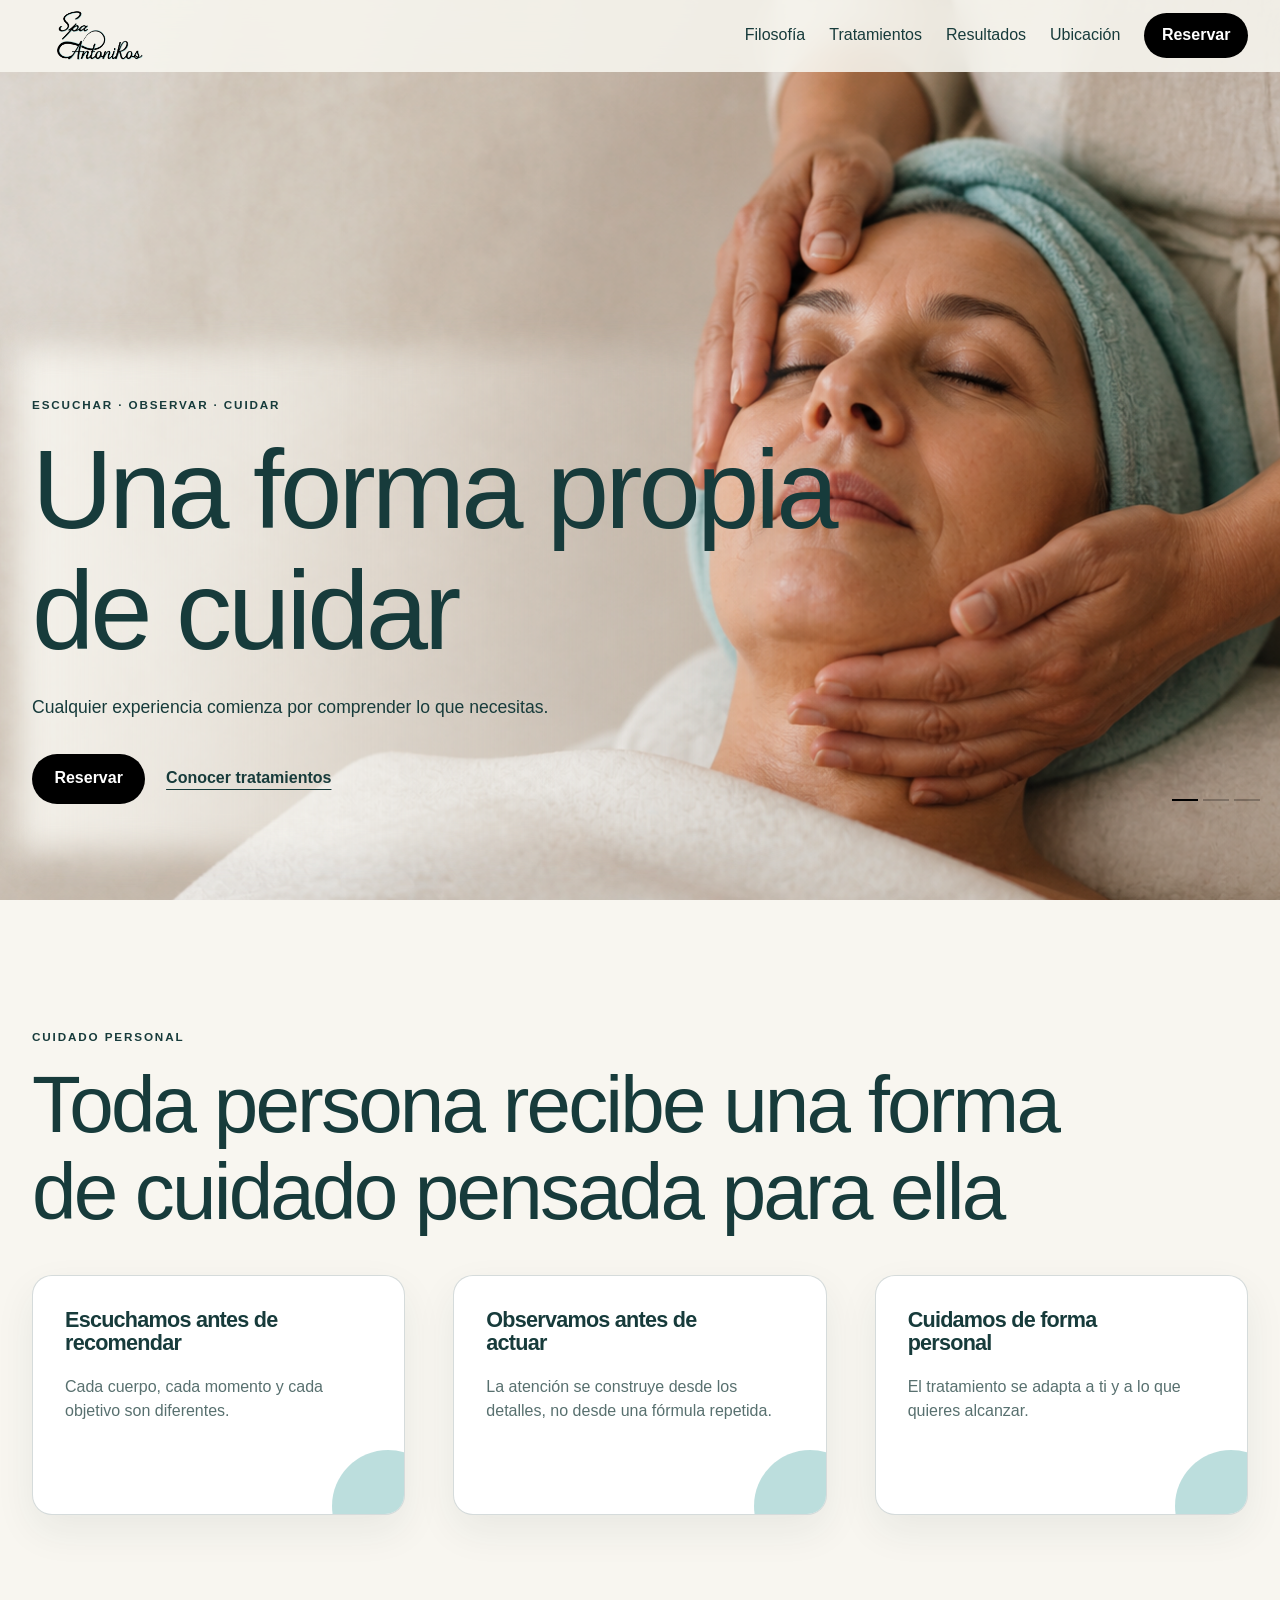
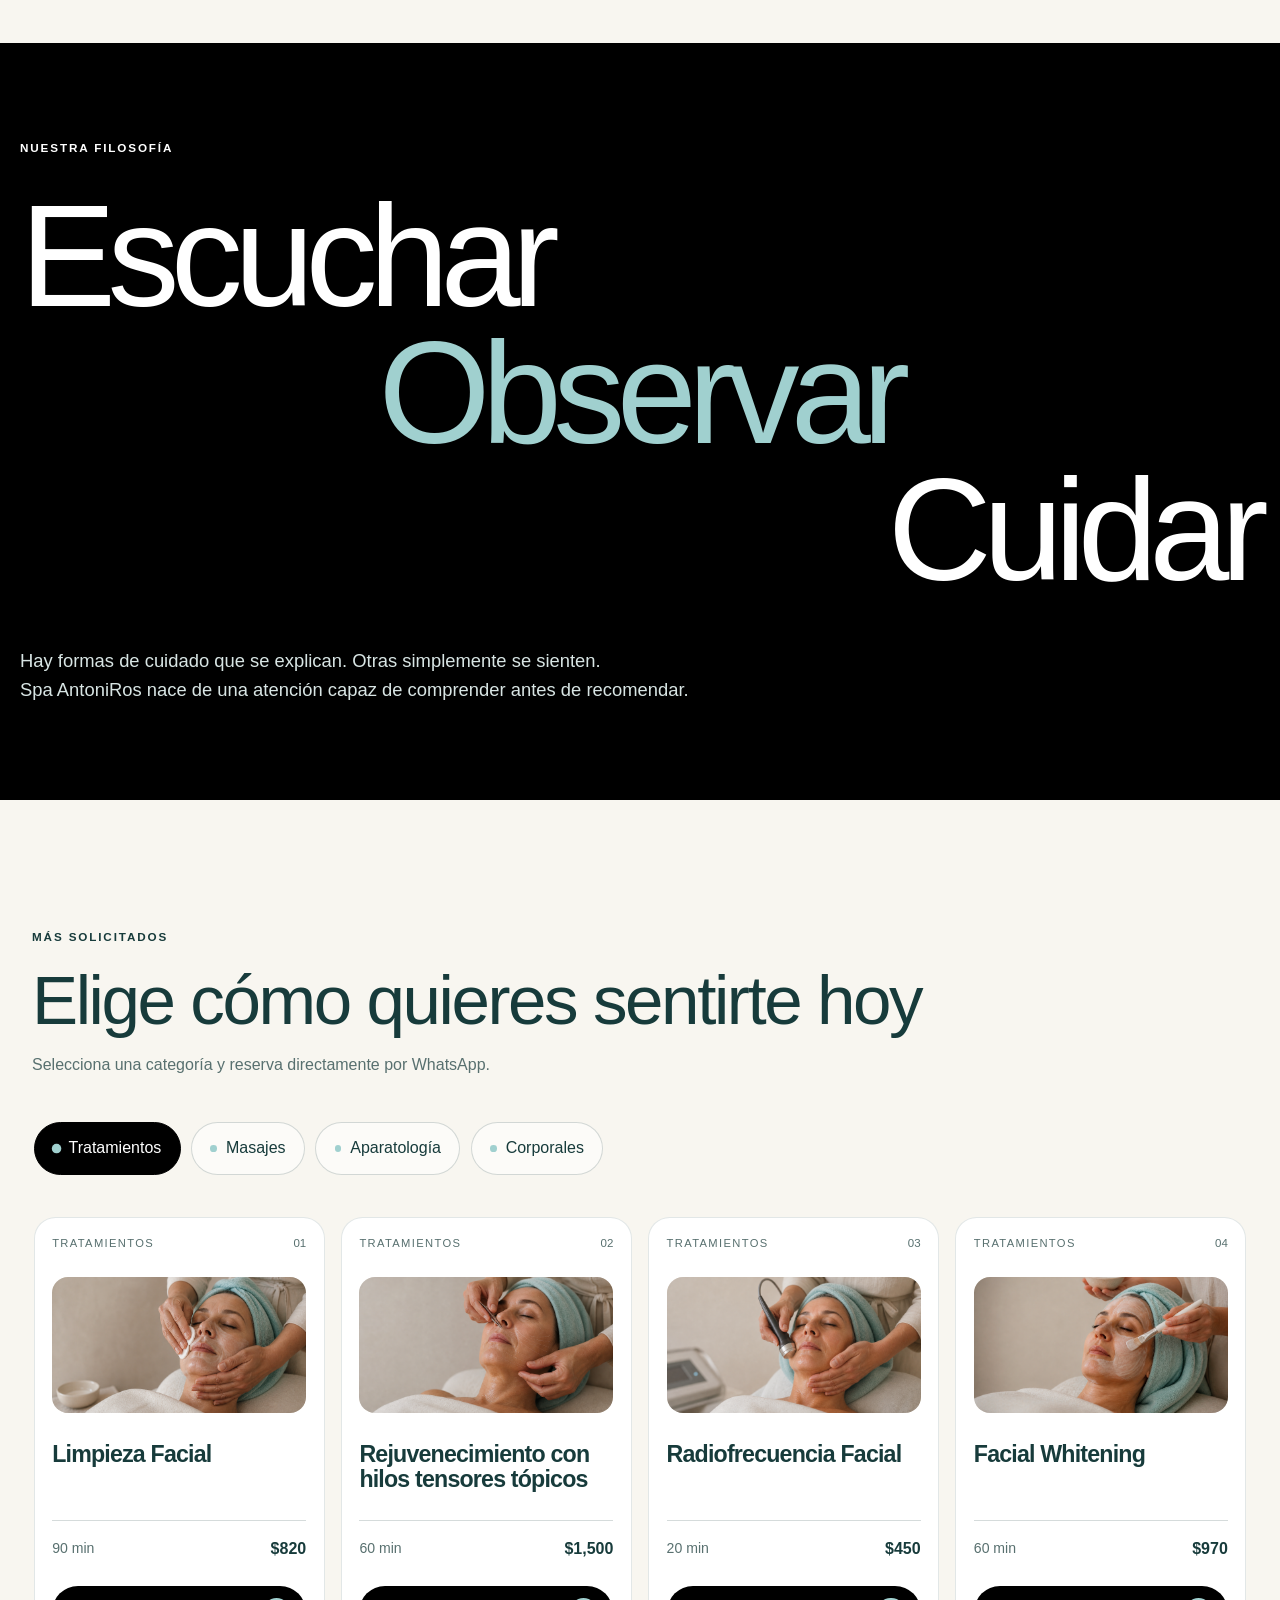
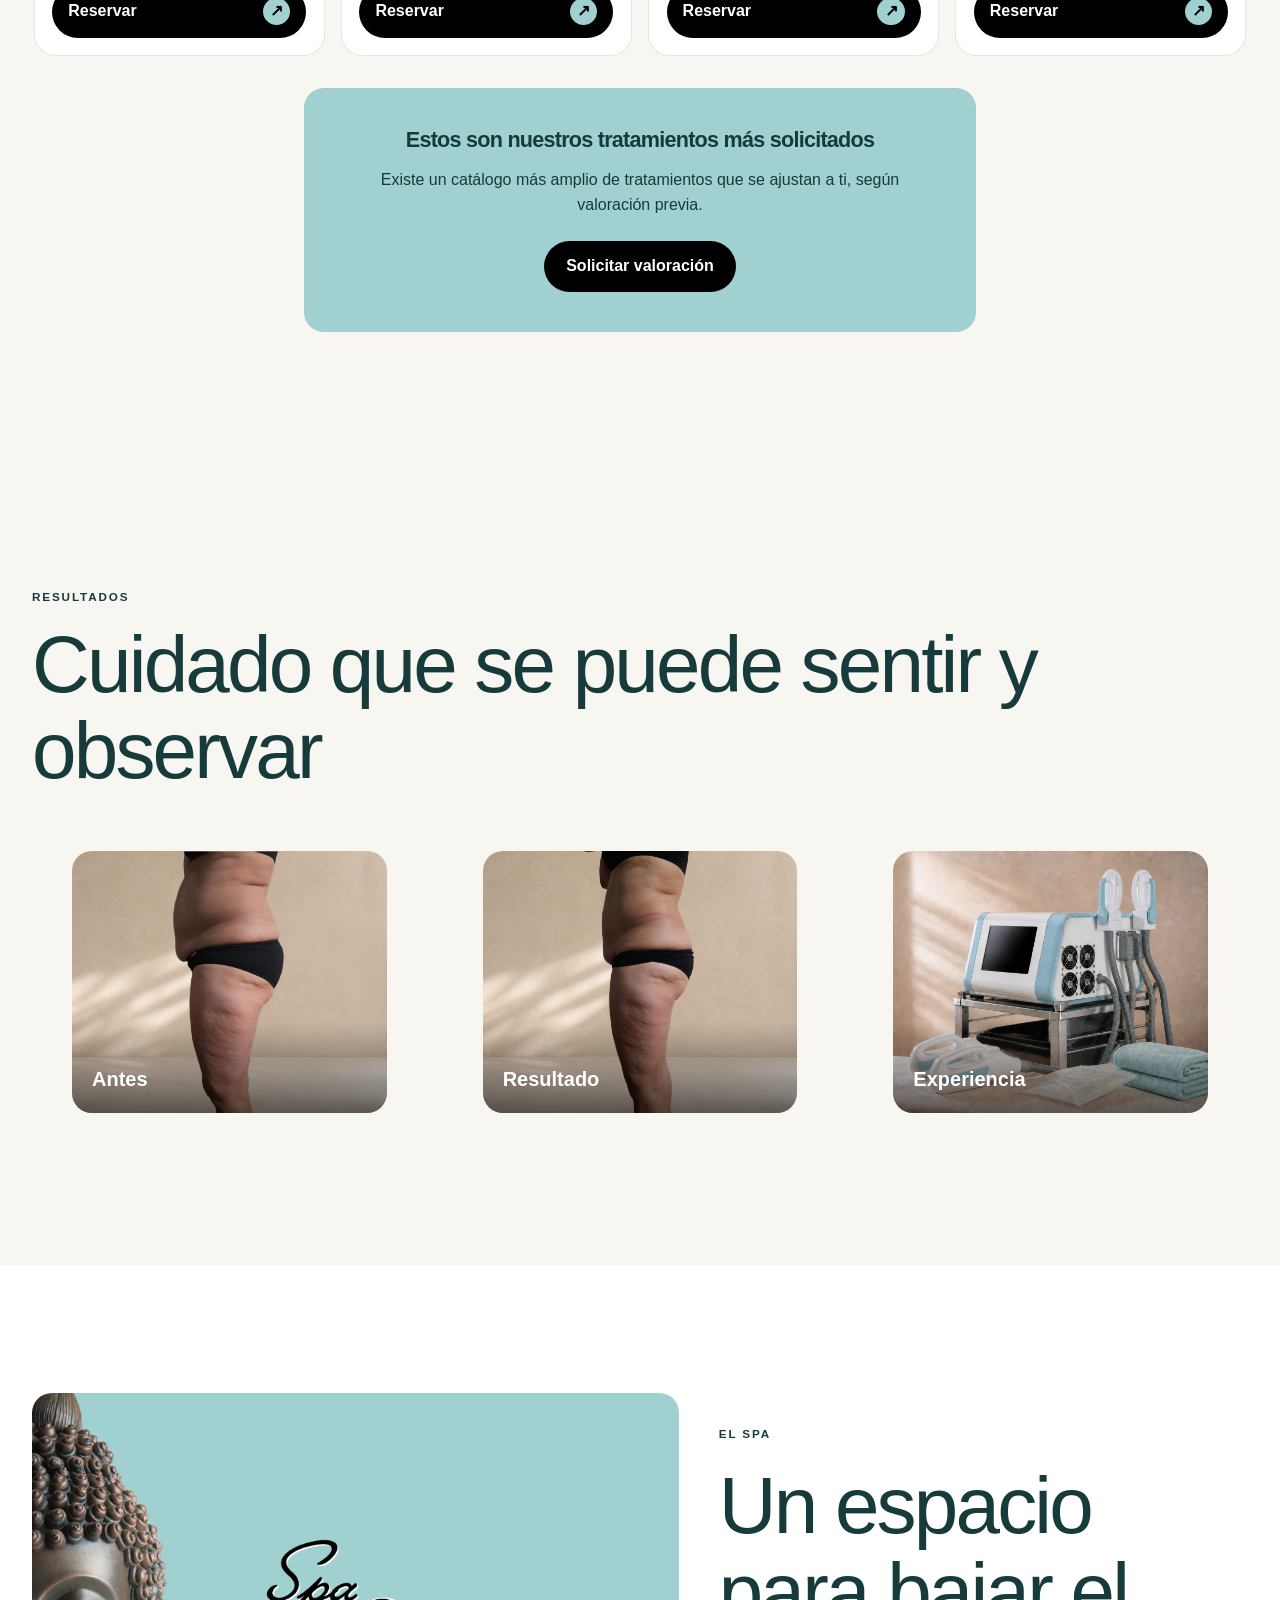
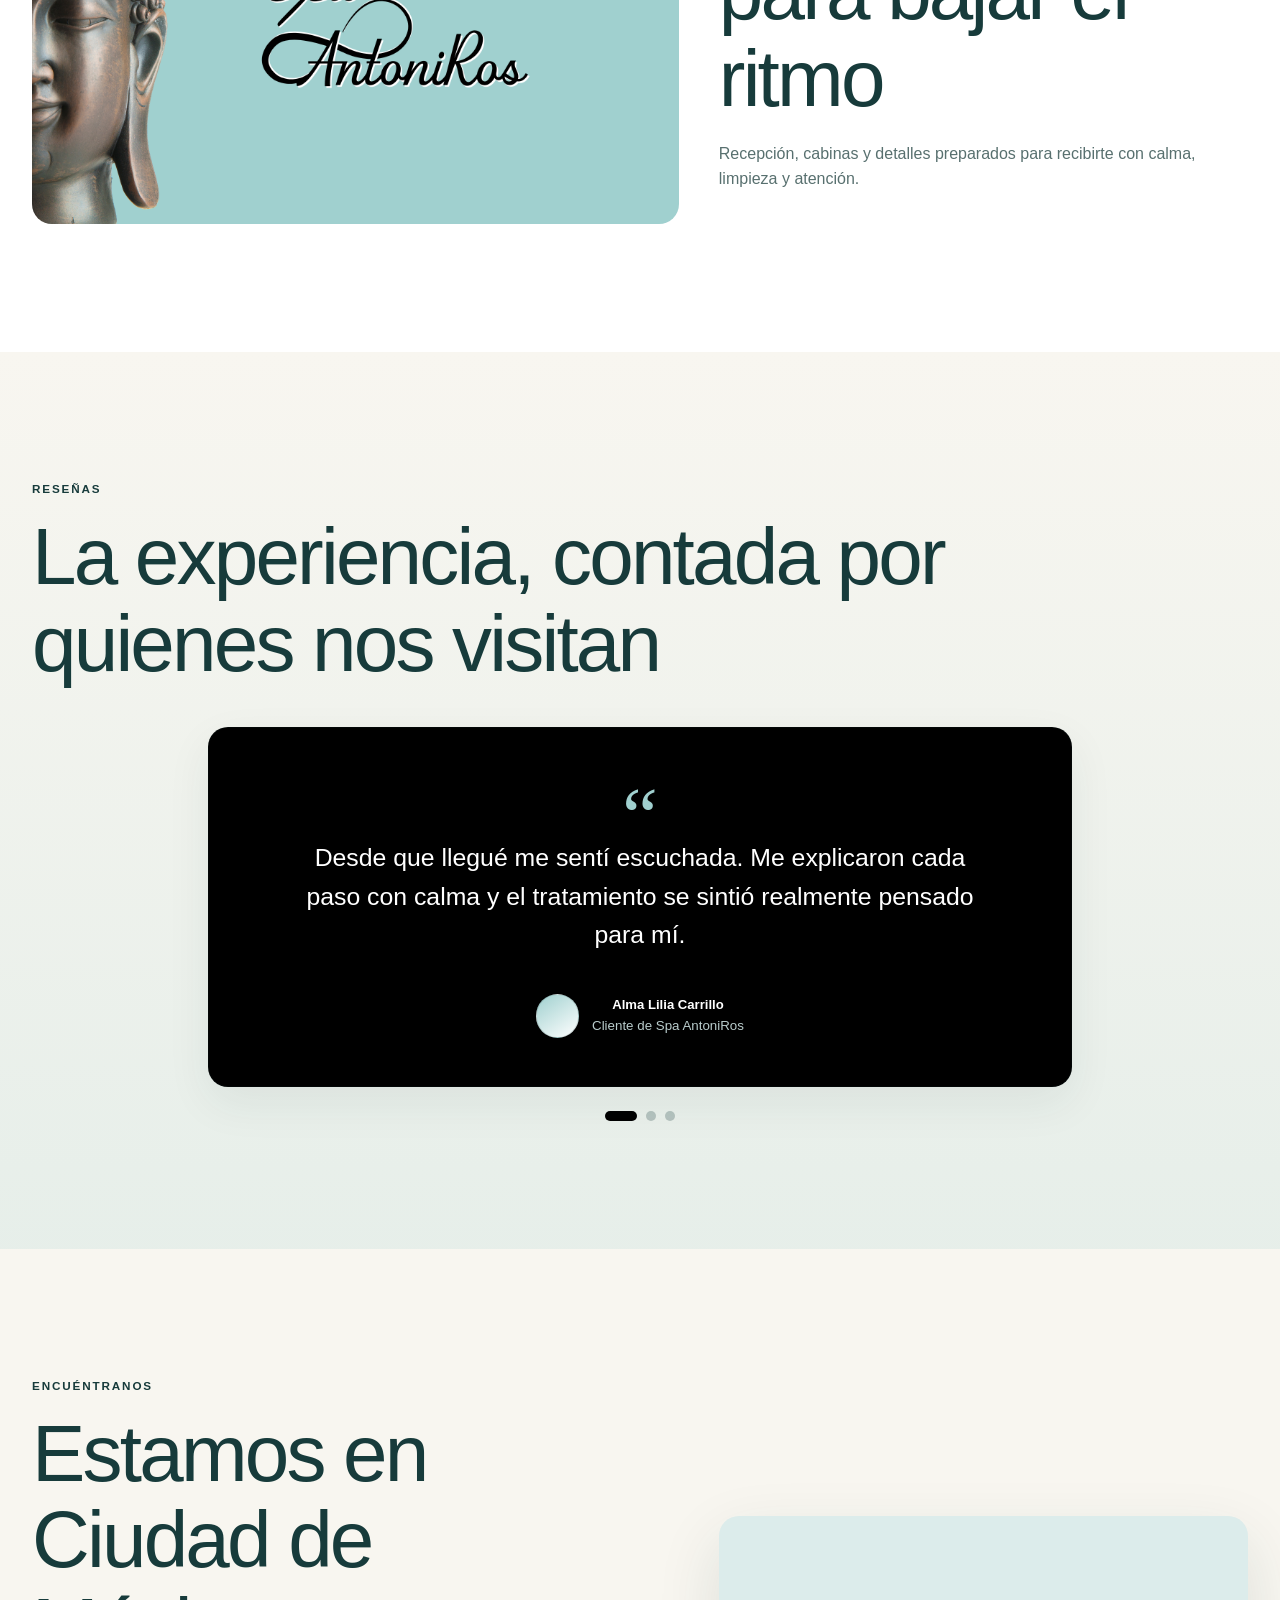
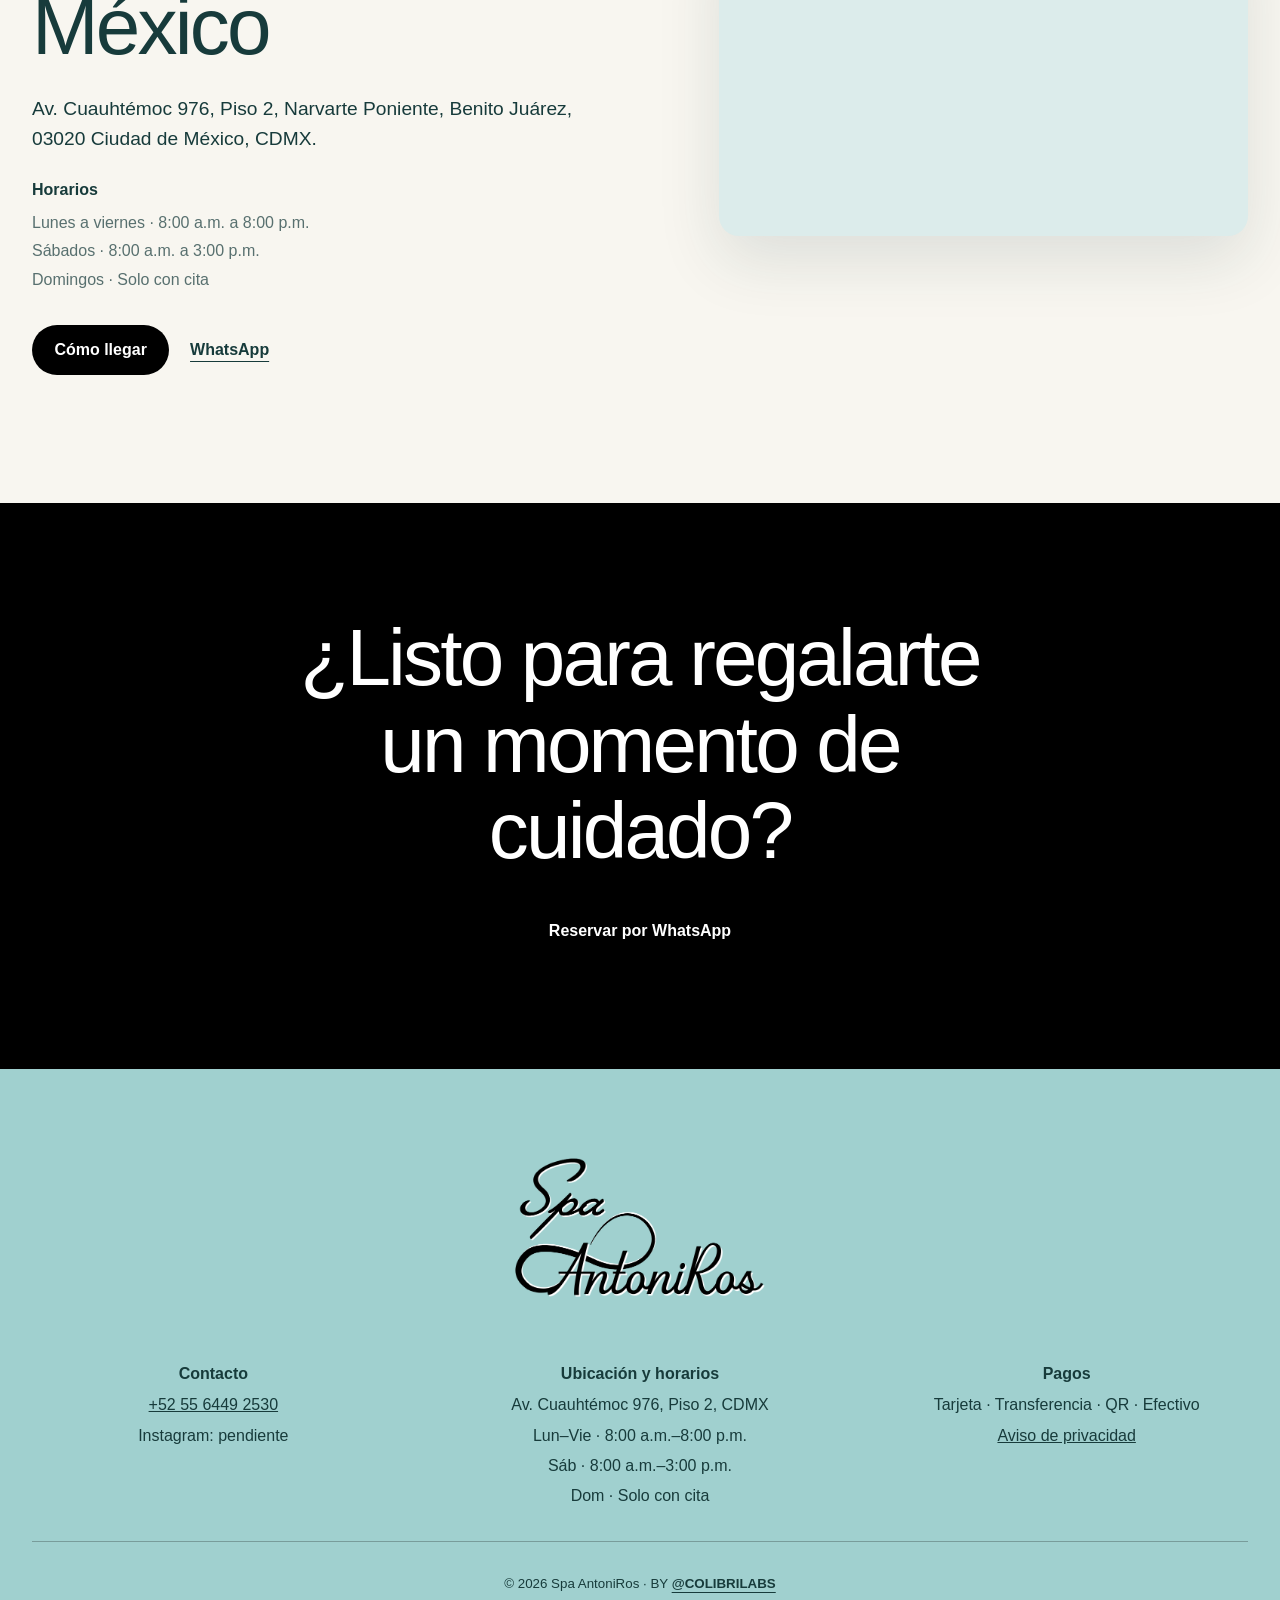
==== commit afd226ae: "Agrega aviso de privacidad en PDF" ====
--- a/docs/index.html
+++ b/docs/index.html
@@ -121,7 +121,7 @@
     <section class="final-cta"><h2>¿Listo para regalarte un momento de cuidado?</h2><a class="button" data-whatsapp data-message="Hola, quiero reservar una cita en Spa AntoniRos." href="#">Reservar por WhatsApp</a></section>
   </main>
 
-  <footer class="footer"><a class="footer__brand" href="#inicio" aria-label="Volver al inicio"><img class="footer__logo" src="assets/branding/logo-footer-white-transparent.png" alt="Spa AntoniRos"></a><div><strong>Contacto</strong><a data-whatsapp data-message="Hola, quiero información sobre Spa AntoniRos." href="#">+52 55 6449 2530</a><span>Instagram: pendiente</span></div><div><strong>Ubicación y horarios</strong><span>Av. Cuauhtémoc 976, Piso 2, CDMX</span><span>Lun–Vie · 8:00 a.m.–8:00 p.m.</span><span>Sáb · 8:00 a.m.–3:00 p.m.</span><span>Dom · Solo con cita</span></div><div><strong>Pagos</strong><span>Tarjeta · Transferencia · QR · Efectivo</span><a href="#">Aviso de privacidad (pendiente)</a></div><small>© <span id="year"></span> Spa AntoniRos · BY <a class="colibrilabs-link" href="#" data-url-pending="true" aria-label="Sitio web de ColibriLabs, enlace pendiente">@COLIBRILABS</a></small></footer>
+  <footer class="footer"><a class="footer__brand" href="#inicio" aria-label="Volver al inicio"><img class="footer__logo" src="assets/branding/logo-footer-white-transparent.png" alt="Spa AntoniRos"></a><div><strong>Contacto</strong><a data-whatsapp data-message="Hola, quiero información sobre Spa AntoniRos." href="#">+52 55 6449 2530</a><span>Instagram: pendiente</span></div><div><strong>Ubicación y horarios</strong><span>Av. Cuauhtémoc 976, Piso 2, CDMX</span><span>Lun–Vie · 8:00 a.m.–8:00 p.m.</span><span>Sáb · 8:00 a.m.–3:00 p.m.</span><span>Dom · Solo con cita</span></div><div><strong>Pagos</strong><span>Tarjeta · Transferencia · QR · Efectivo</span><a href="assets/legal/aviso-de-privacidad-spa-antoniros.pdf" target="_blank" rel="noopener">Aviso de privacidad</a></div><small>© <span id="year"></span> Spa AntoniRos · BY <a class="colibrilabs-link" href="#" data-url-pending="true" aria-label="Sitio web de ColibriLabs, enlace pendiente">@COLIBRILABS</a></small></footer>
   <script src="js/app.js" defer></script><script src="js/menu.js" defer></script><script src="js/scroll.js" defer></script><script src="js/slider.js" defer></script><script src="js/animations.js" defer></script>
 </body>
 </html>
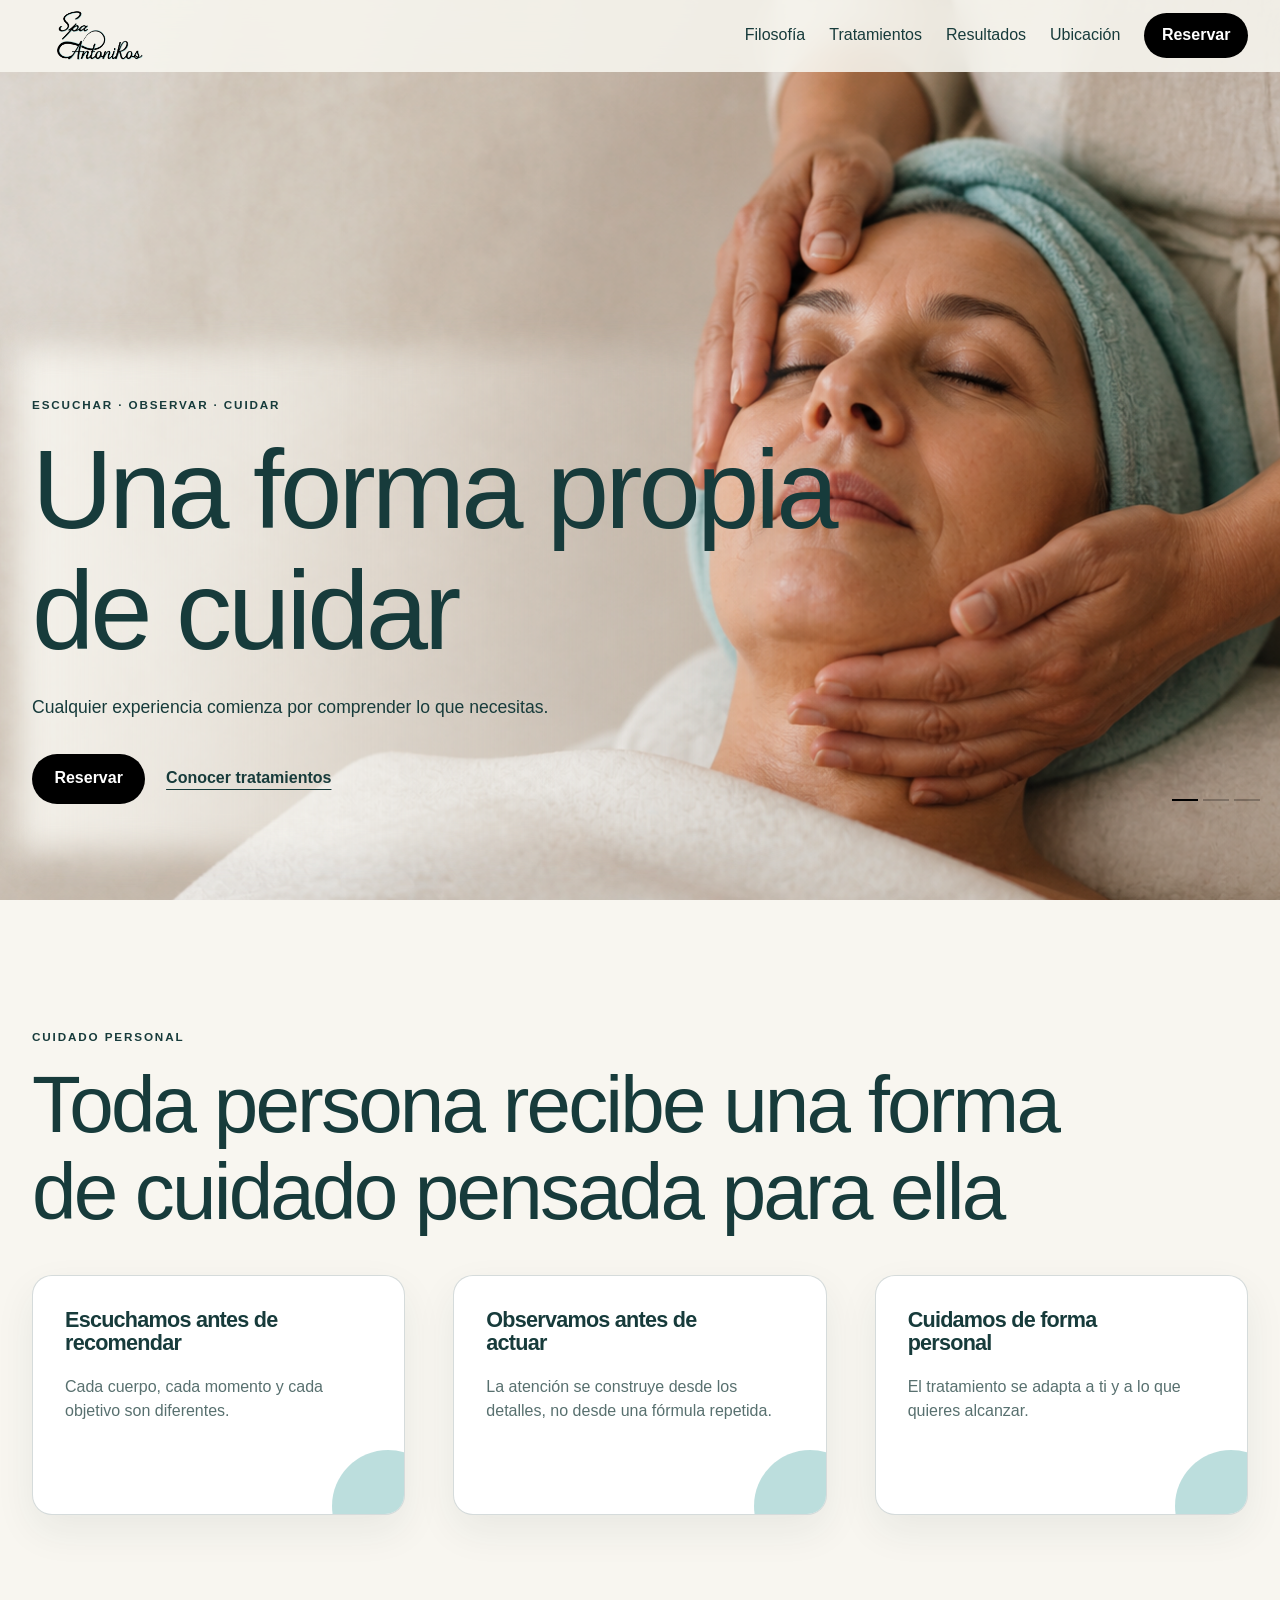
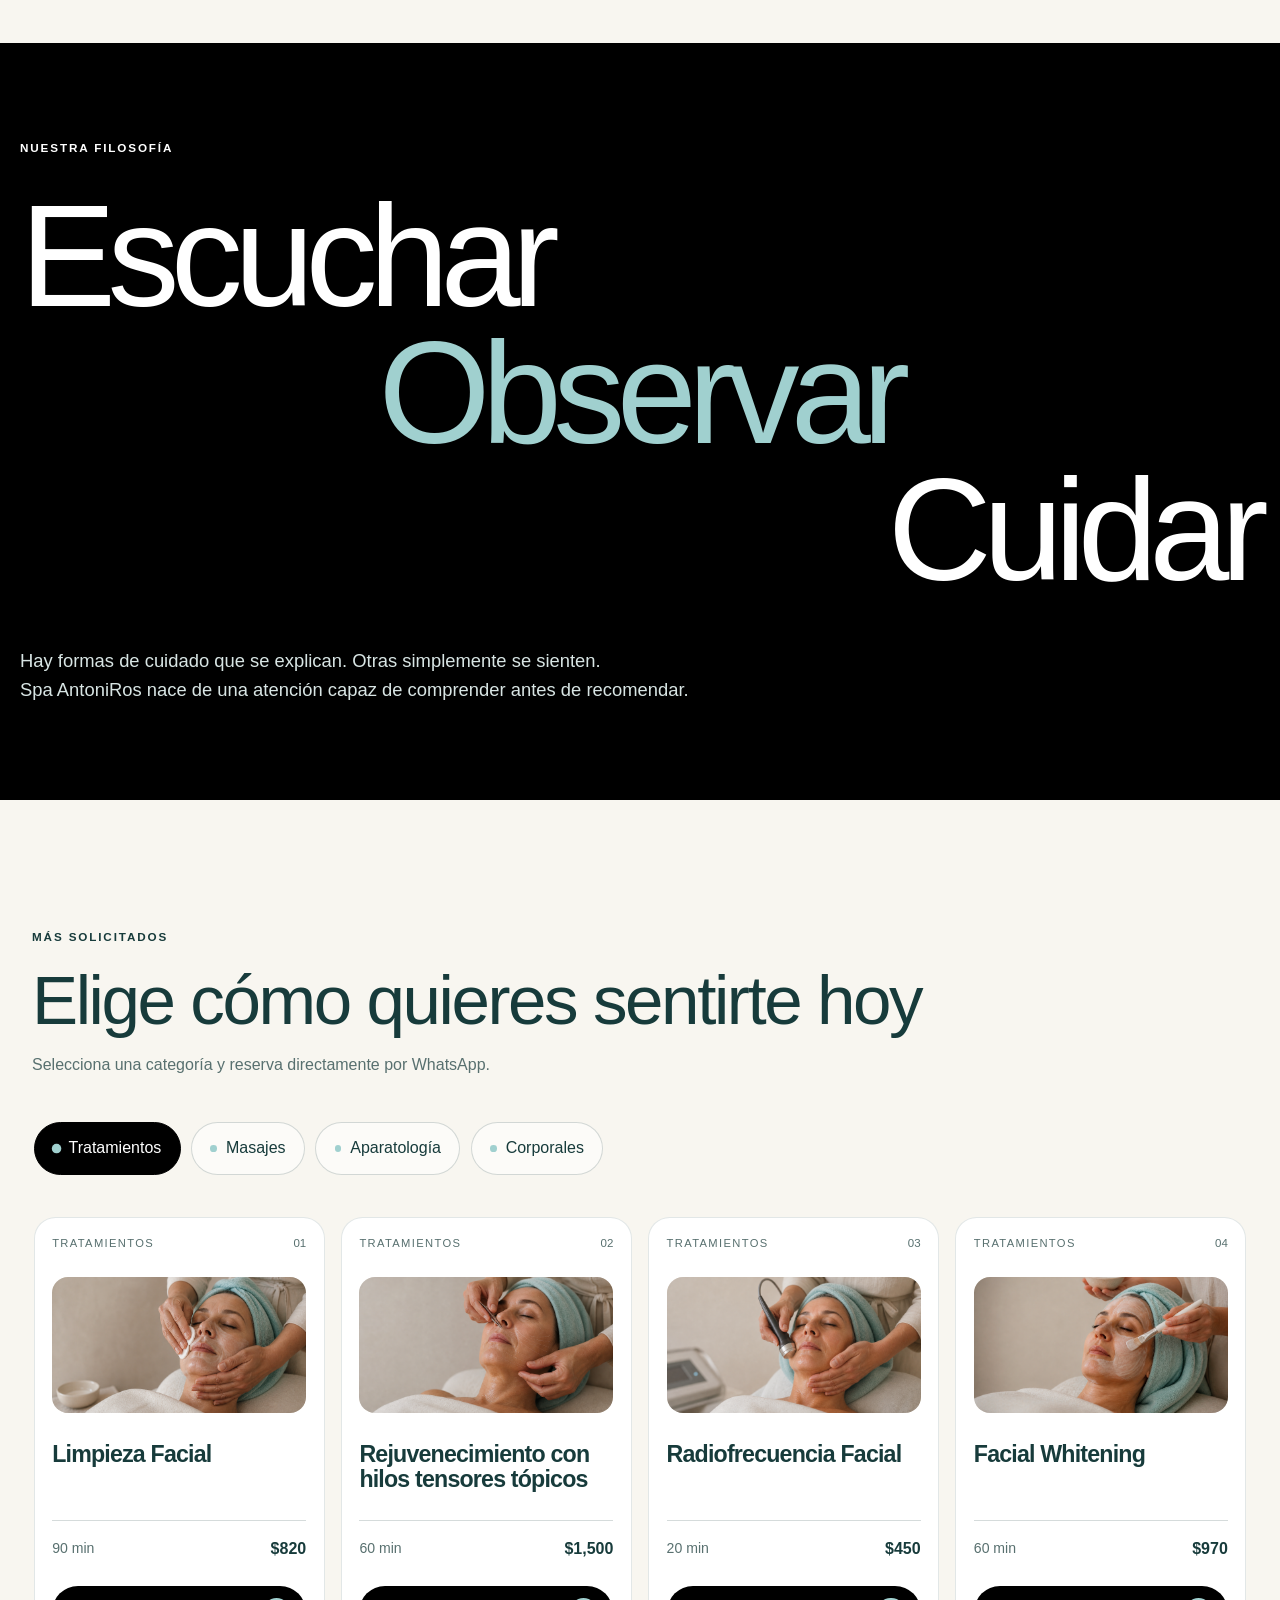
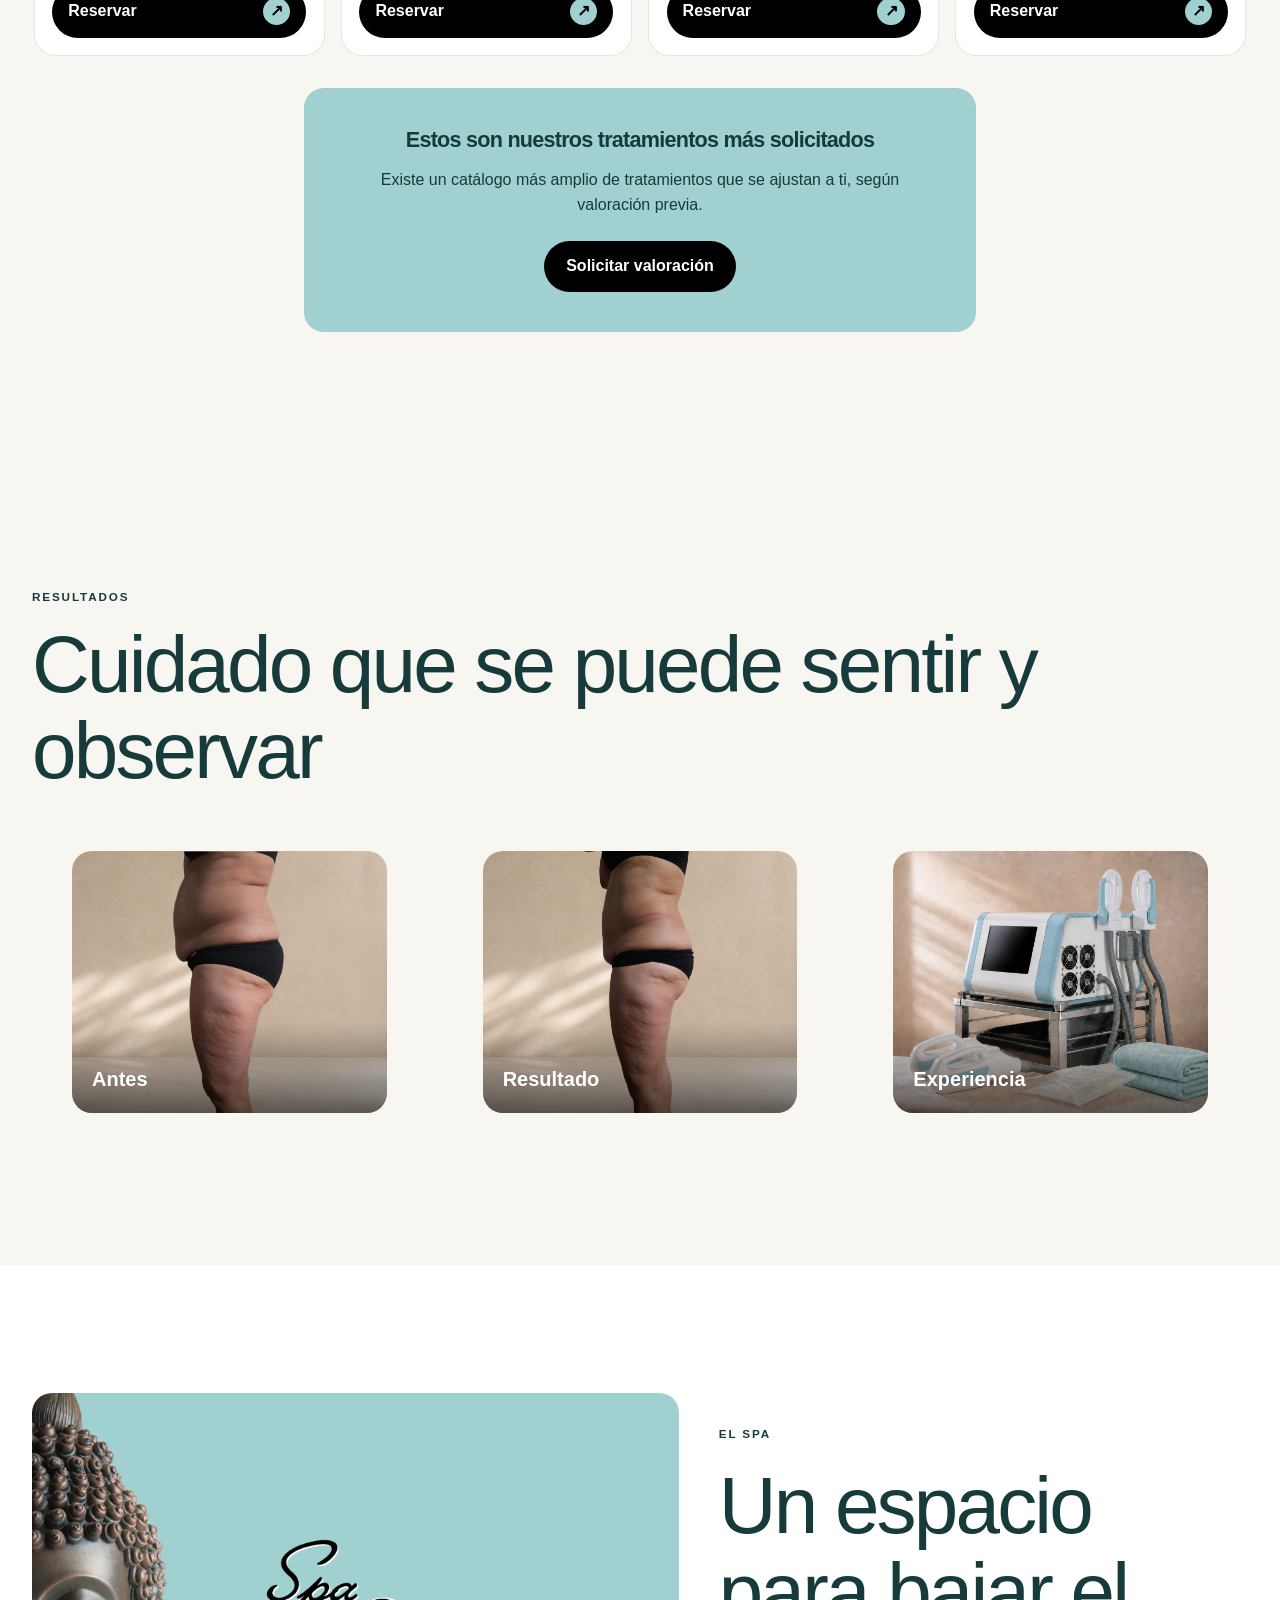
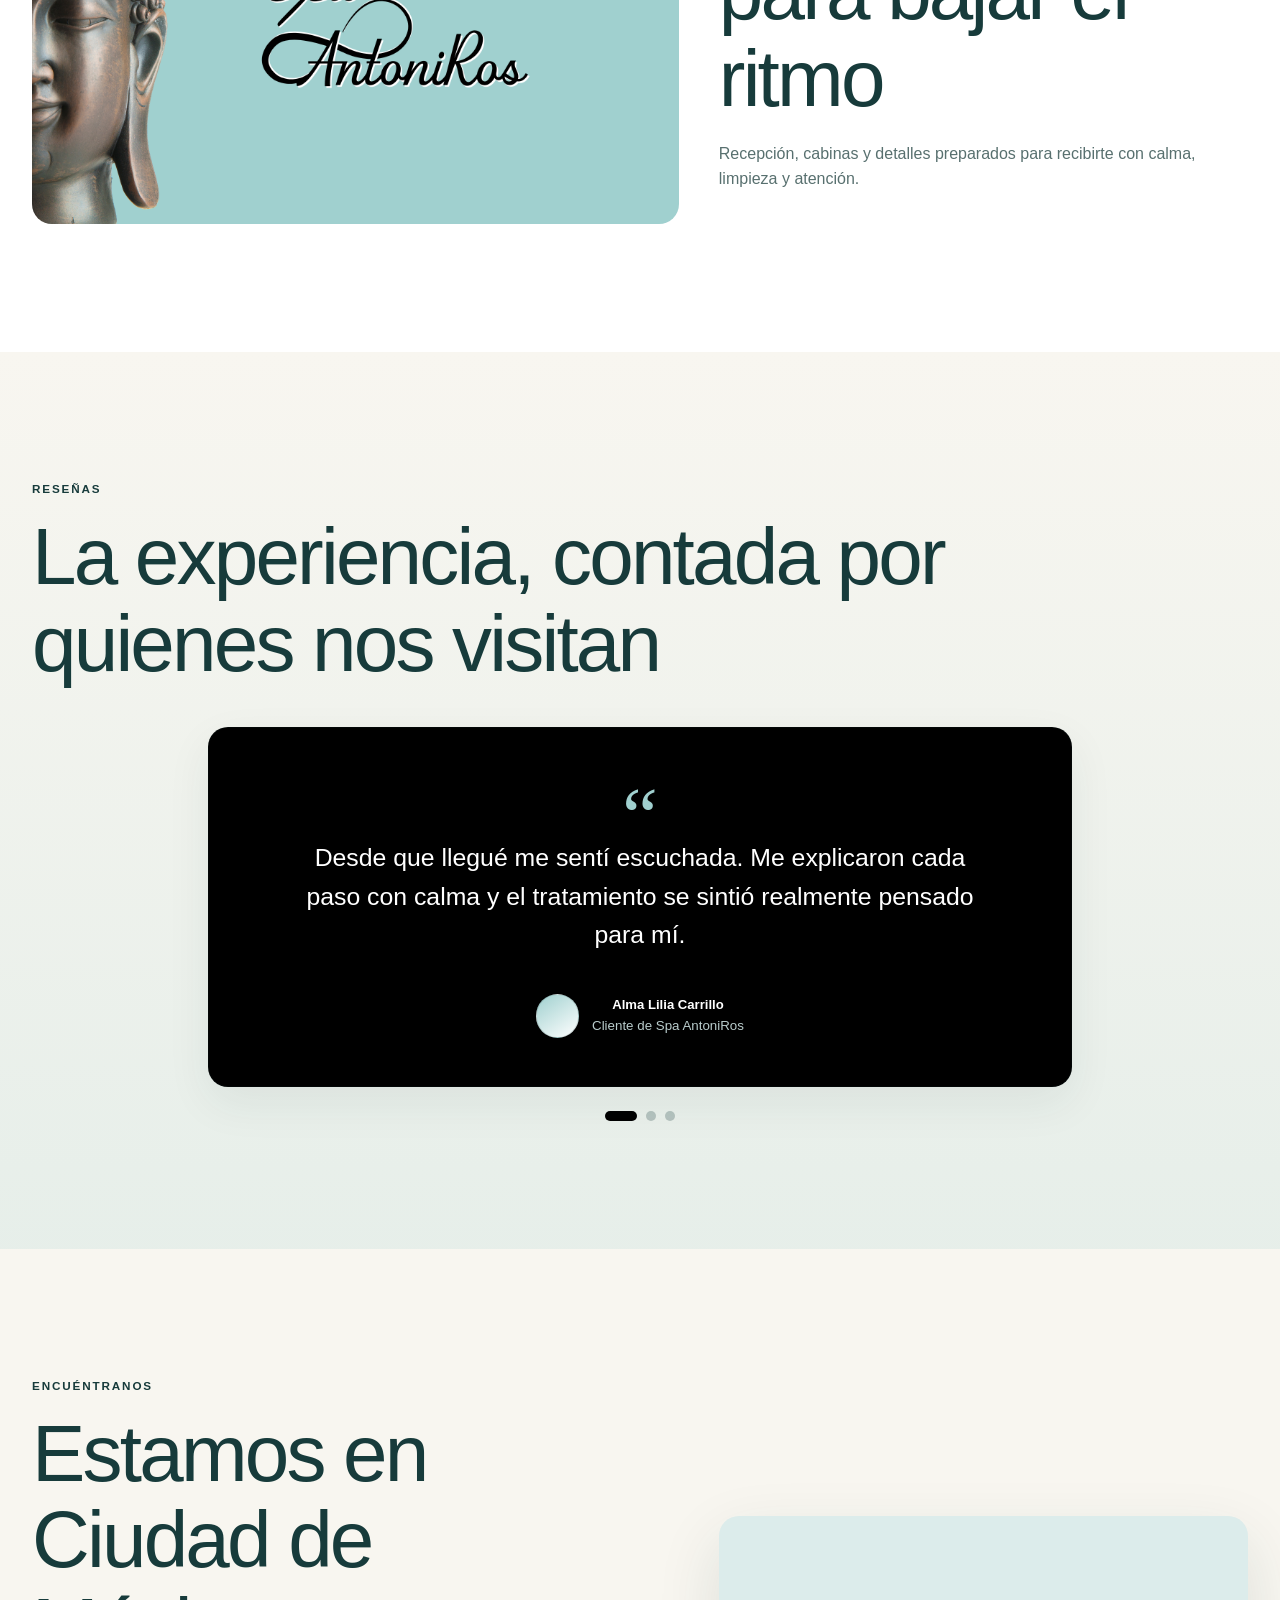
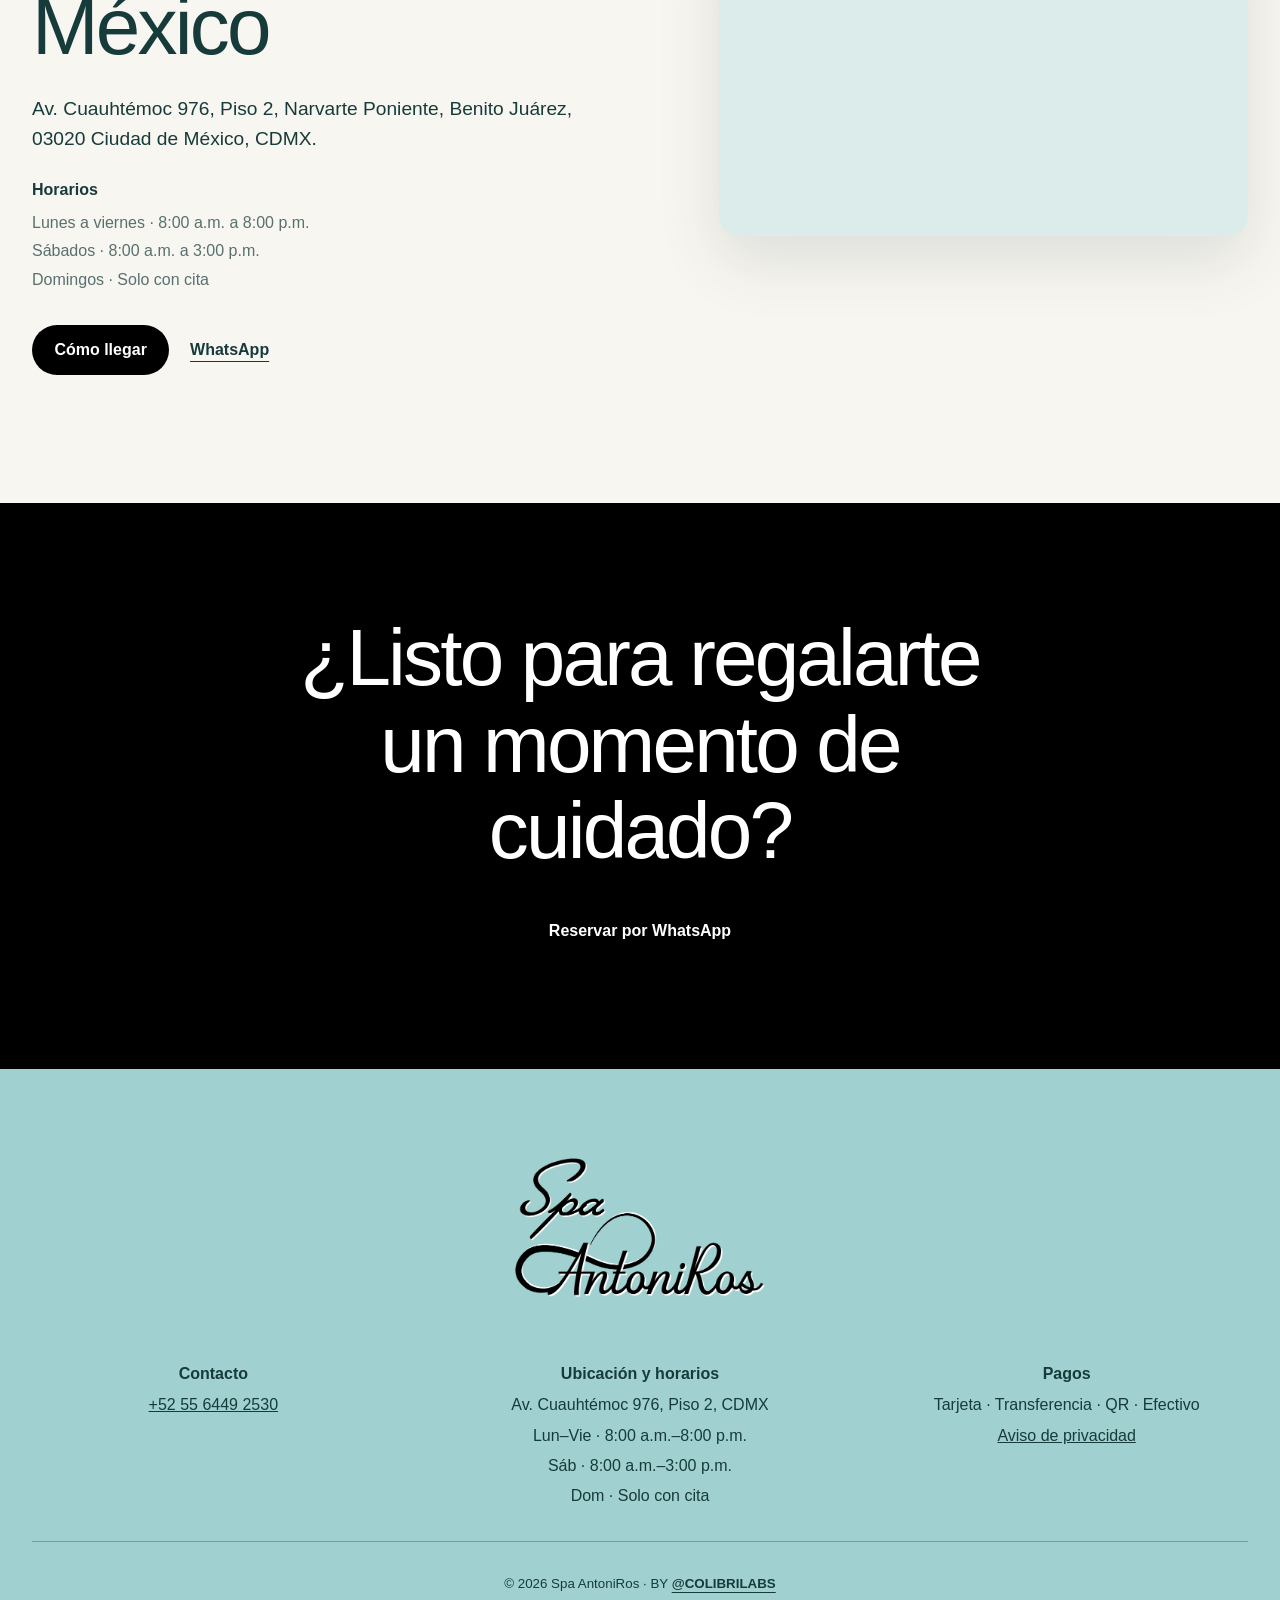
==== commit b2a10d91: "Elimina Instagram pendiente del footer" ====
--- a/docs/index.html
+++ b/docs/index.html
@@ -121,7 +121,7 @@
     <section class="final-cta"><h2>¿Listo para regalarte un momento de cuidado?</h2><a class="button" data-whatsapp data-message="Hola, quiero reservar una cita en Spa AntoniRos." href="#">Reservar por WhatsApp</a></section>
   </main>
 
-  <footer class="footer"><a class="footer__brand" href="#inicio" aria-label="Volver al inicio"><img class="footer__logo" src="assets/branding/logo-footer-white-transparent.png" alt="Spa AntoniRos"></a><div><strong>Contacto</strong><a data-whatsapp data-message="Hola, quiero información sobre Spa AntoniRos." href="#">+52 55 6449 2530</a><span>Instagram: pendiente</span></div><div><strong>Ubicación y horarios</strong><span>Av. Cuauhtémoc 976, Piso 2, CDMX</span><span>Lun–Vie · 8:00 a.m.–8:00 p.m.</span><span>Sáb · 8:00 a.m.–3:00 p.m.</span><span>Dom · Solo con cita</span></div><div><strong>Pagos</strong><span>Tarjeta · Transferencia · QR · Efectivo</span><a href="assets/legal/aviso-de-privacidad-spa-antoniros.pdf" target="_blank" rel="noopener">Aviso de privacidad</a></div><small>© <span id="year"></span> Spa AntoniRos · BY <a class="colibrilabs-link" href="#" data-url-pending="true" aria-label="Sitio web de ColibriLabs, enlace pendiente">@COLIBRILABS</a></small></footer>
+  <footer class="footer"><a class="footer__brand" href="#inicio" aria-label="Volver al inicio"><img class="footer__logo" src="assets/branding/logo-footer-white-transparent.png" alt="Spa AntoniRos"></a><div><strong>Contacto</strong><a data-whatsapp data-message="Hola, quiero información sobre Spa AntoniRos." href="#">+52 55 6449 2530</a></div><div><strong>Ubicación y horarios</strong><span>Av. Cuauhtémoc 976, Piso 2, CDMX</span><span>Lun–Vie · 8:00 a.m.–8:00 p.m.</span><span>Sáb · 8:00 a.m.–3:00 p.m.</span><span>Dom · Solo con cita</span></div><div><strong>Pagos</strong><span>Tarjeta · Transferencia · QR · Efectivo</span><a href="assets/legal/aviso-de-privacidad-spa-antoniros.pdf" target="_blank" rel="noopener">Aviso de privacidad</a></div><small>© <span id="year"></span> Spa AntoniRos · BY <a class="colibrilabs-link" href="#" data-url-pending="true" aria-label="Sitio web de ColibriLabs, enlace pendiente">@COLIBRILABS</a></small></footer>
   <script src="js/app.js" defer></script><script src="js/menu.js" defer></script><script src="js/scroll.js" defer></script><script src="js/slider.js" defer></script><script src="js/animations.js" defer></script>
 </body>
 </html>
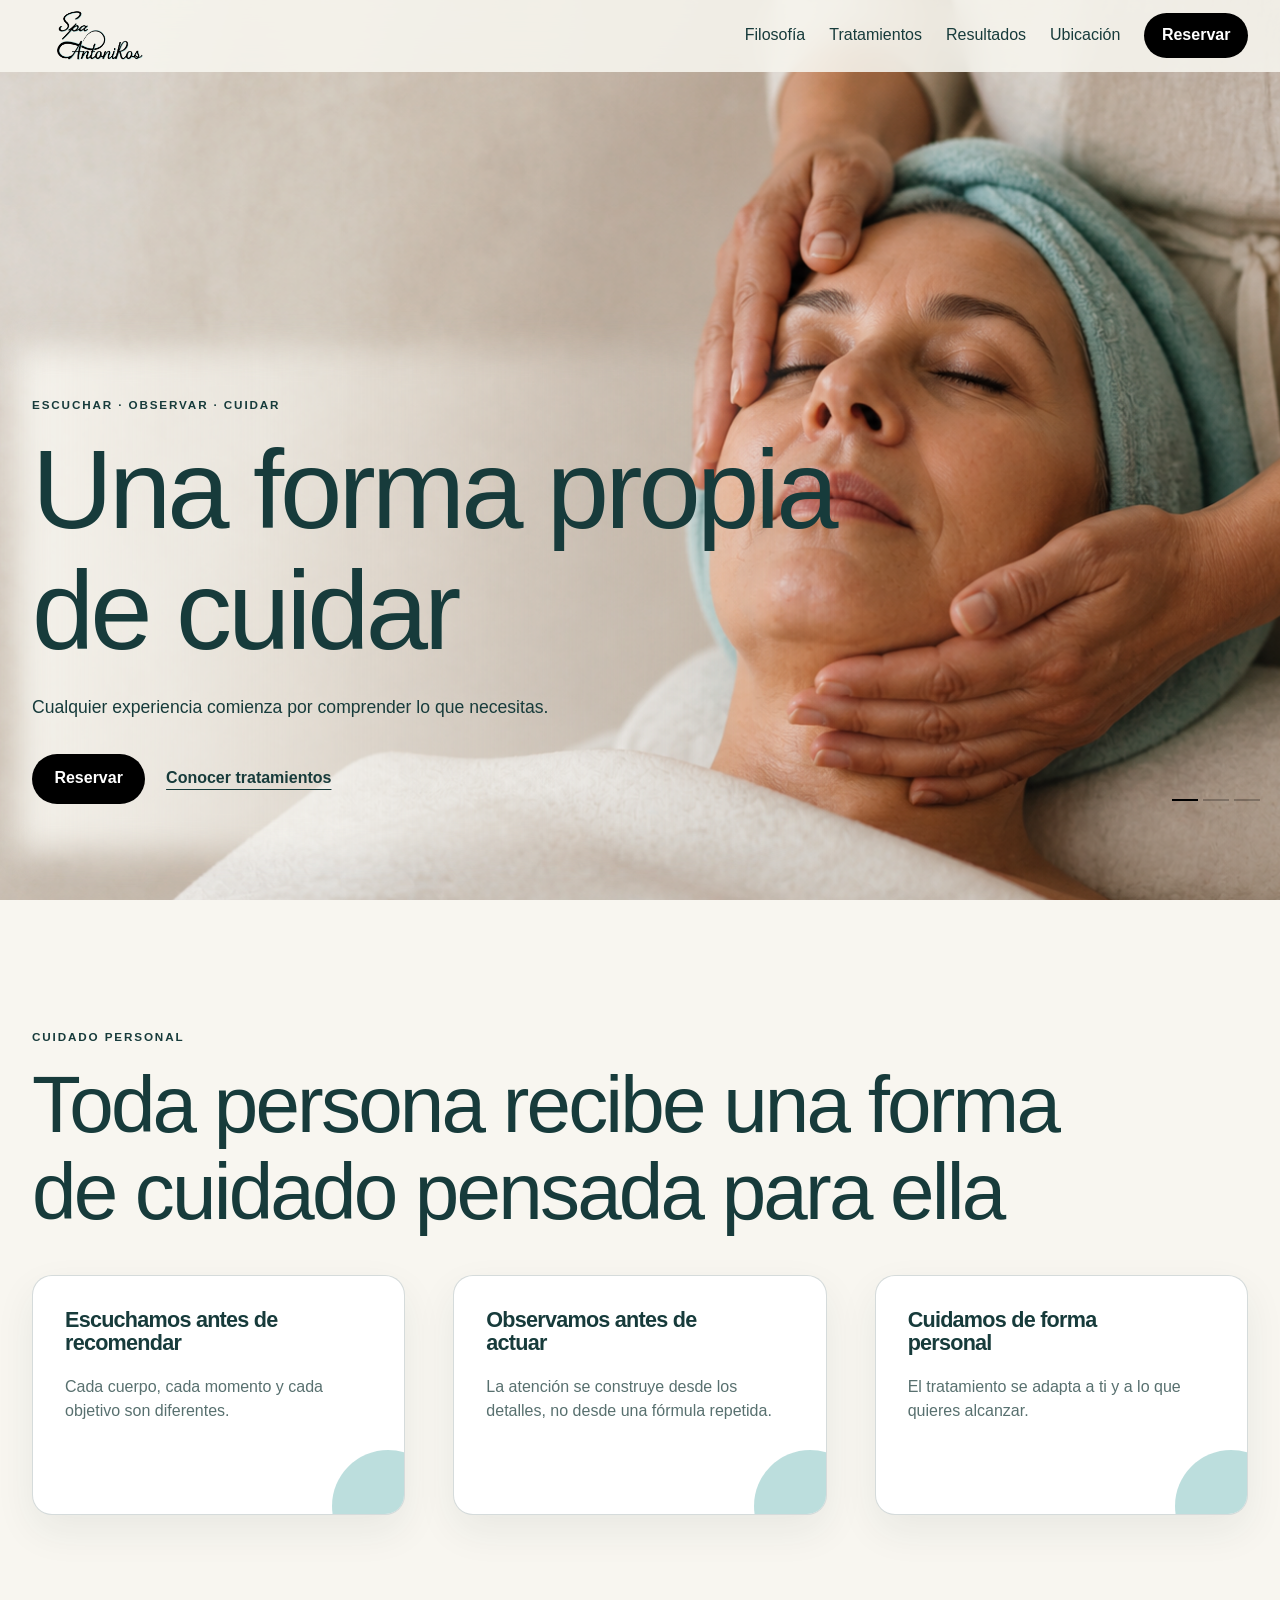
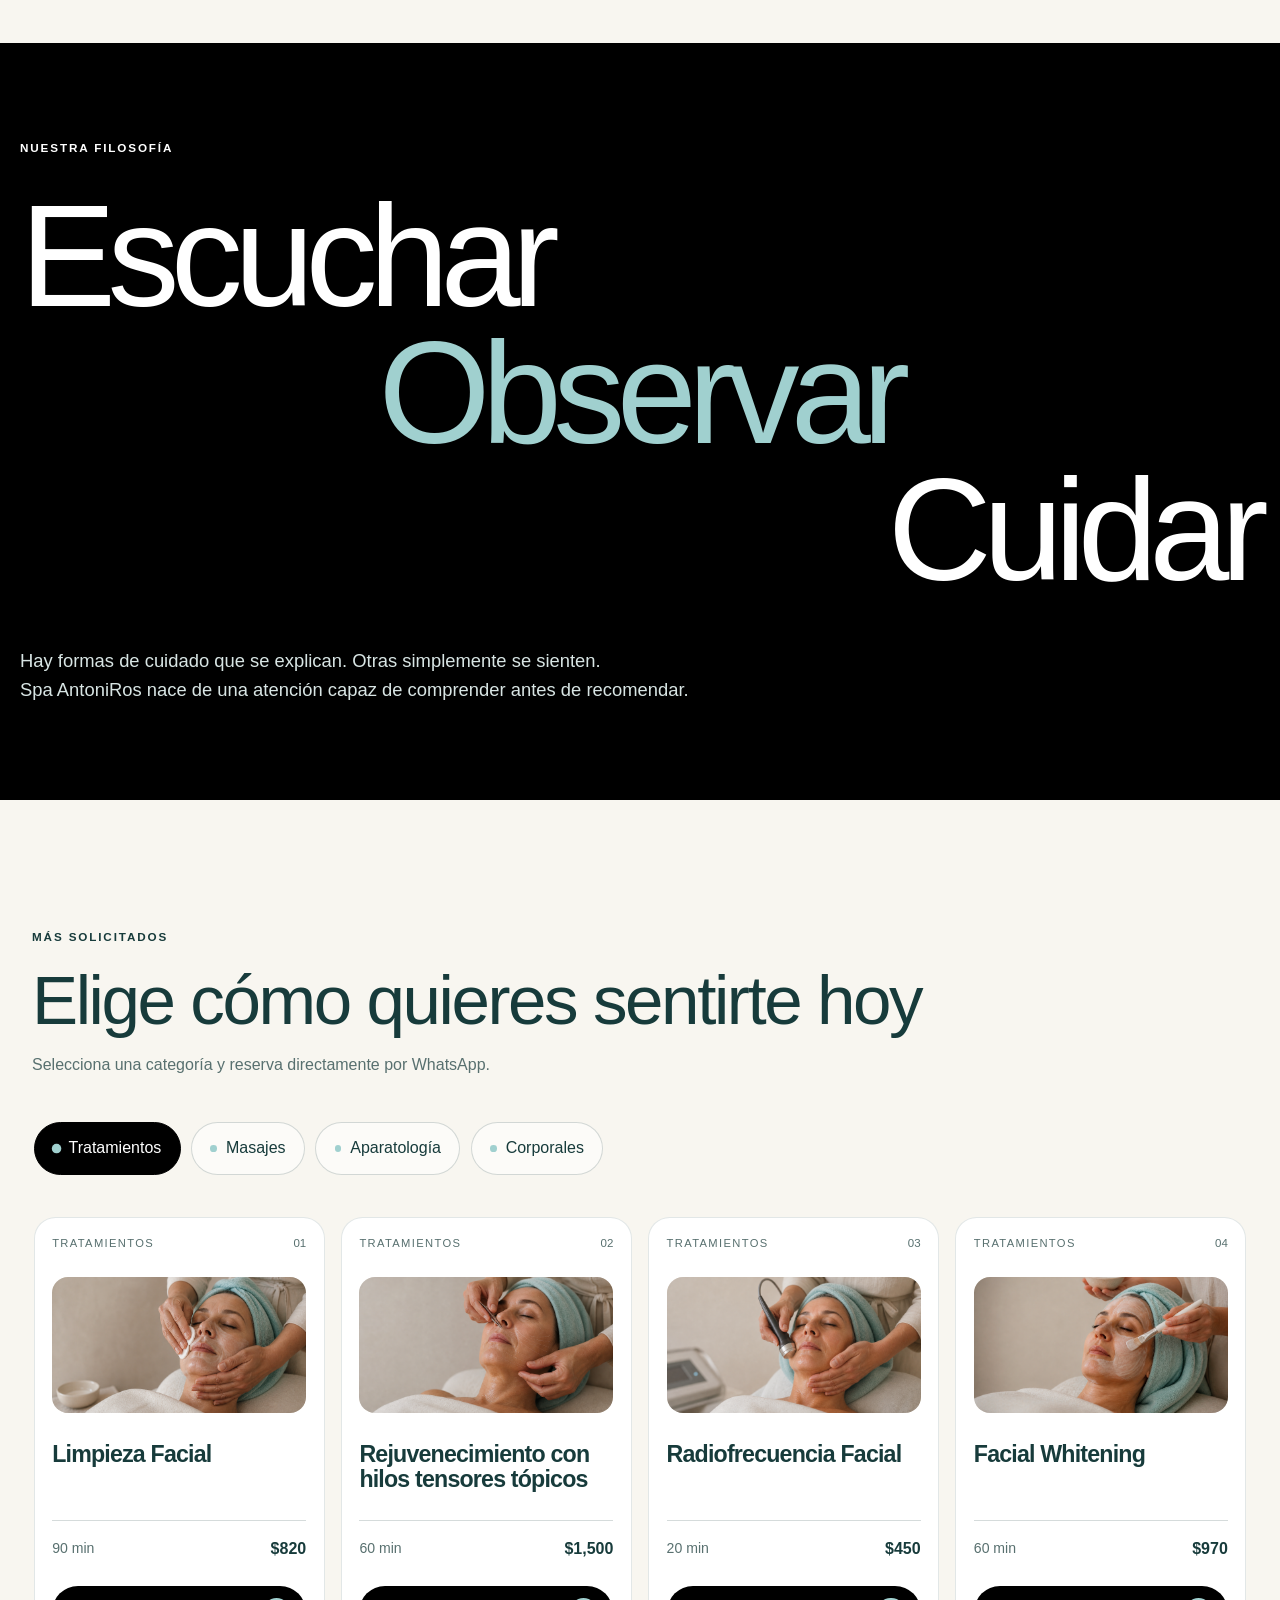
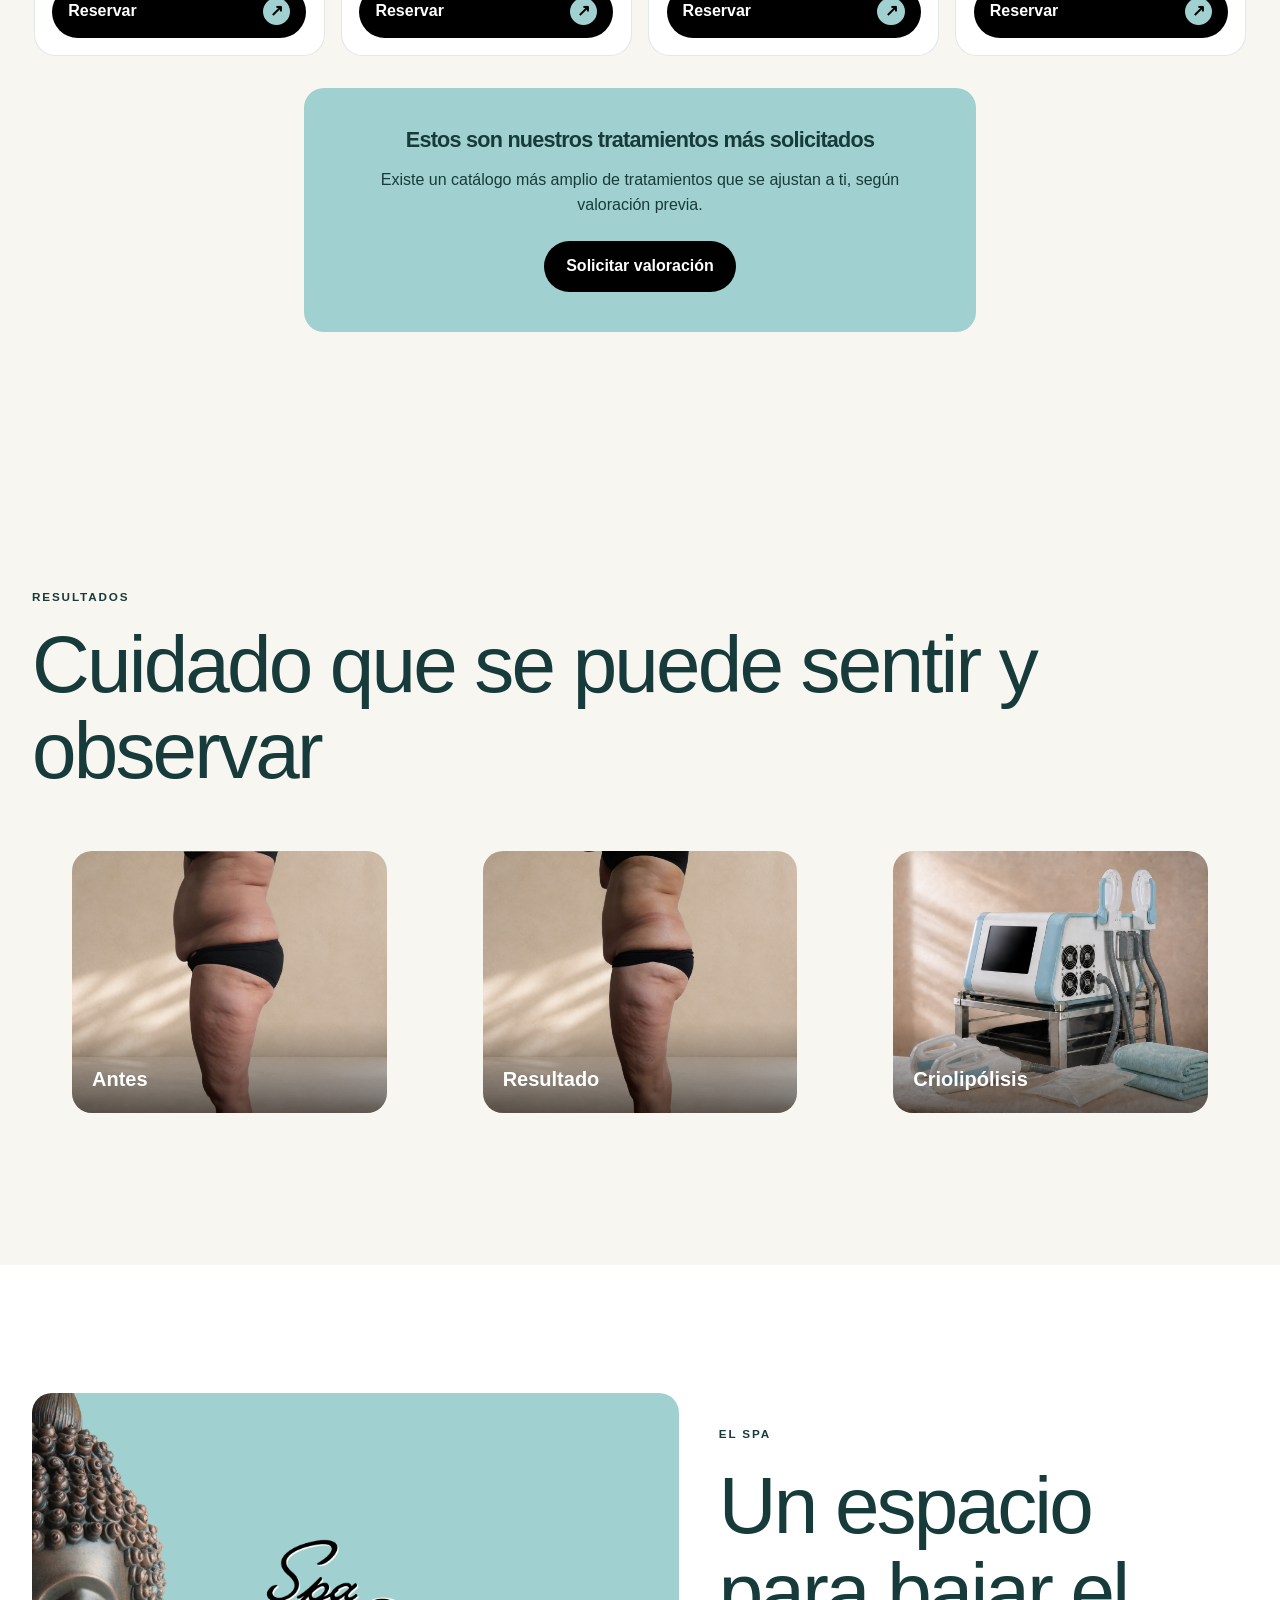
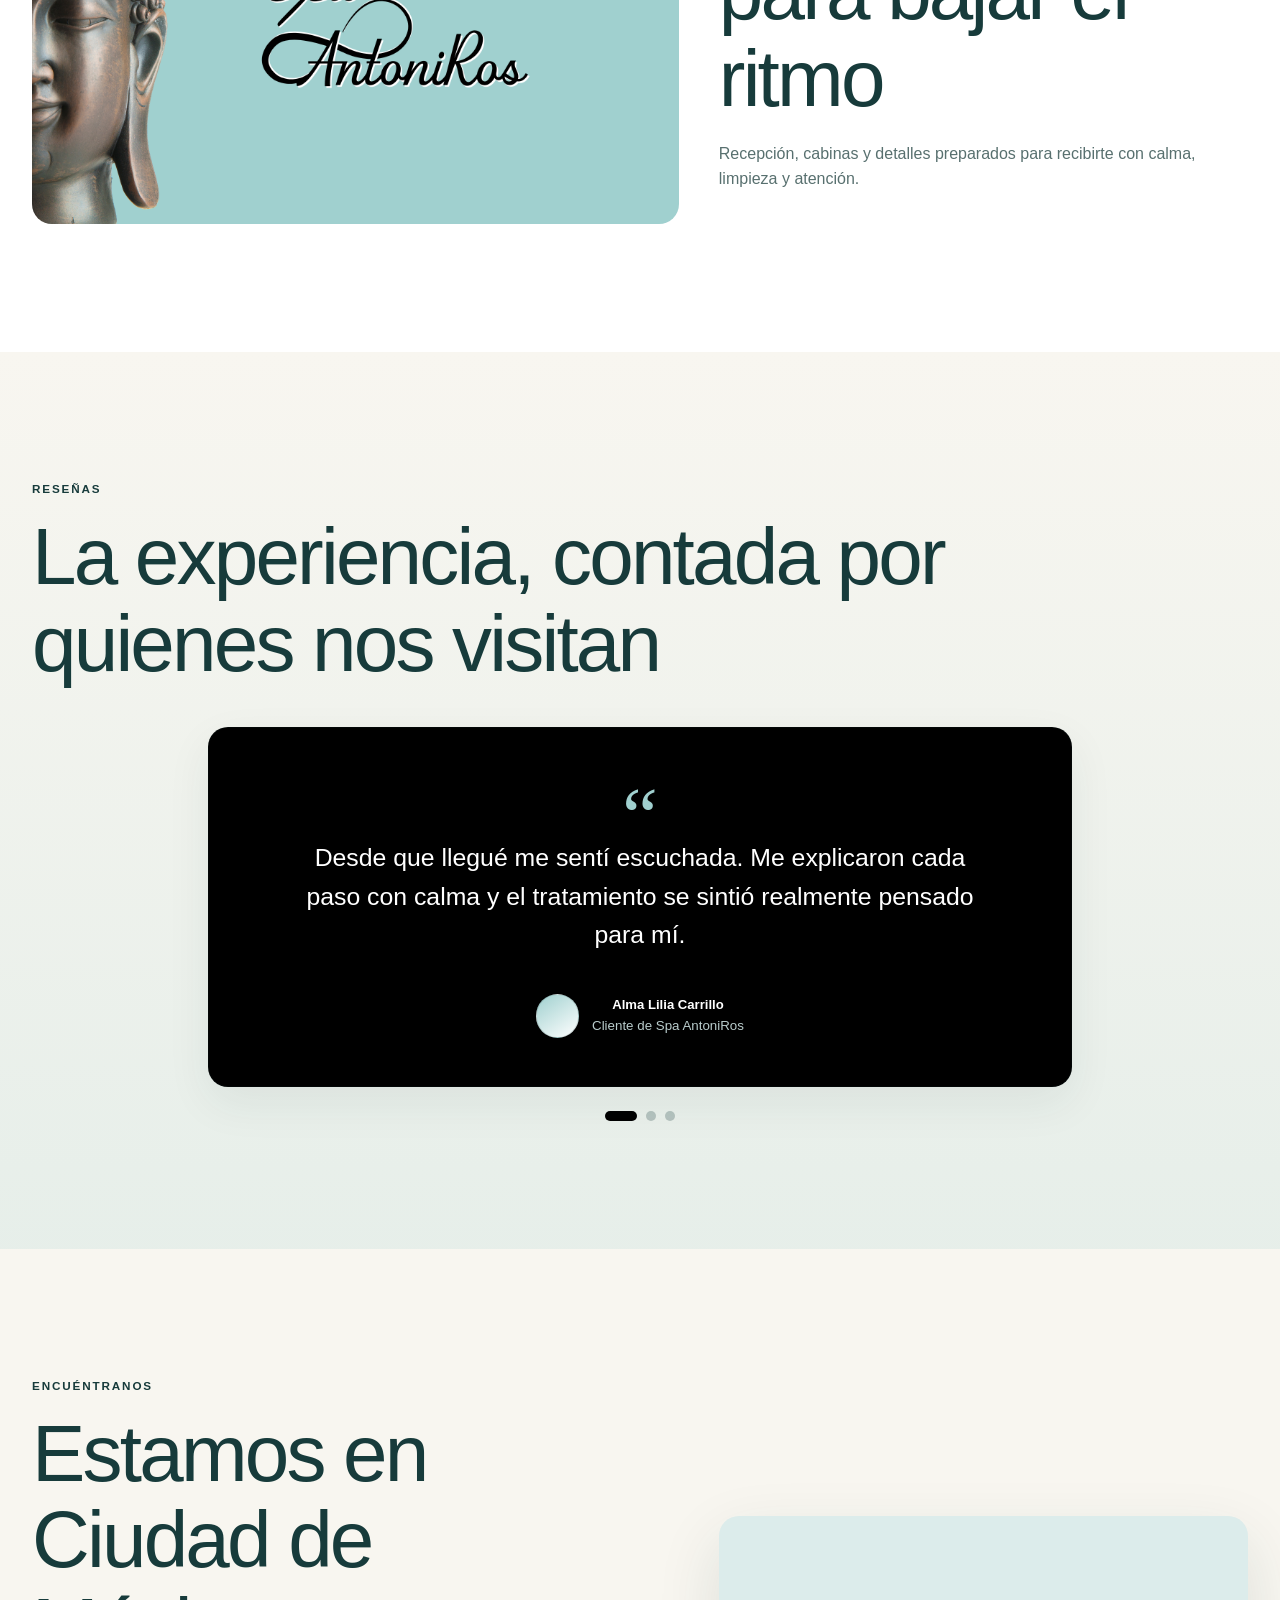
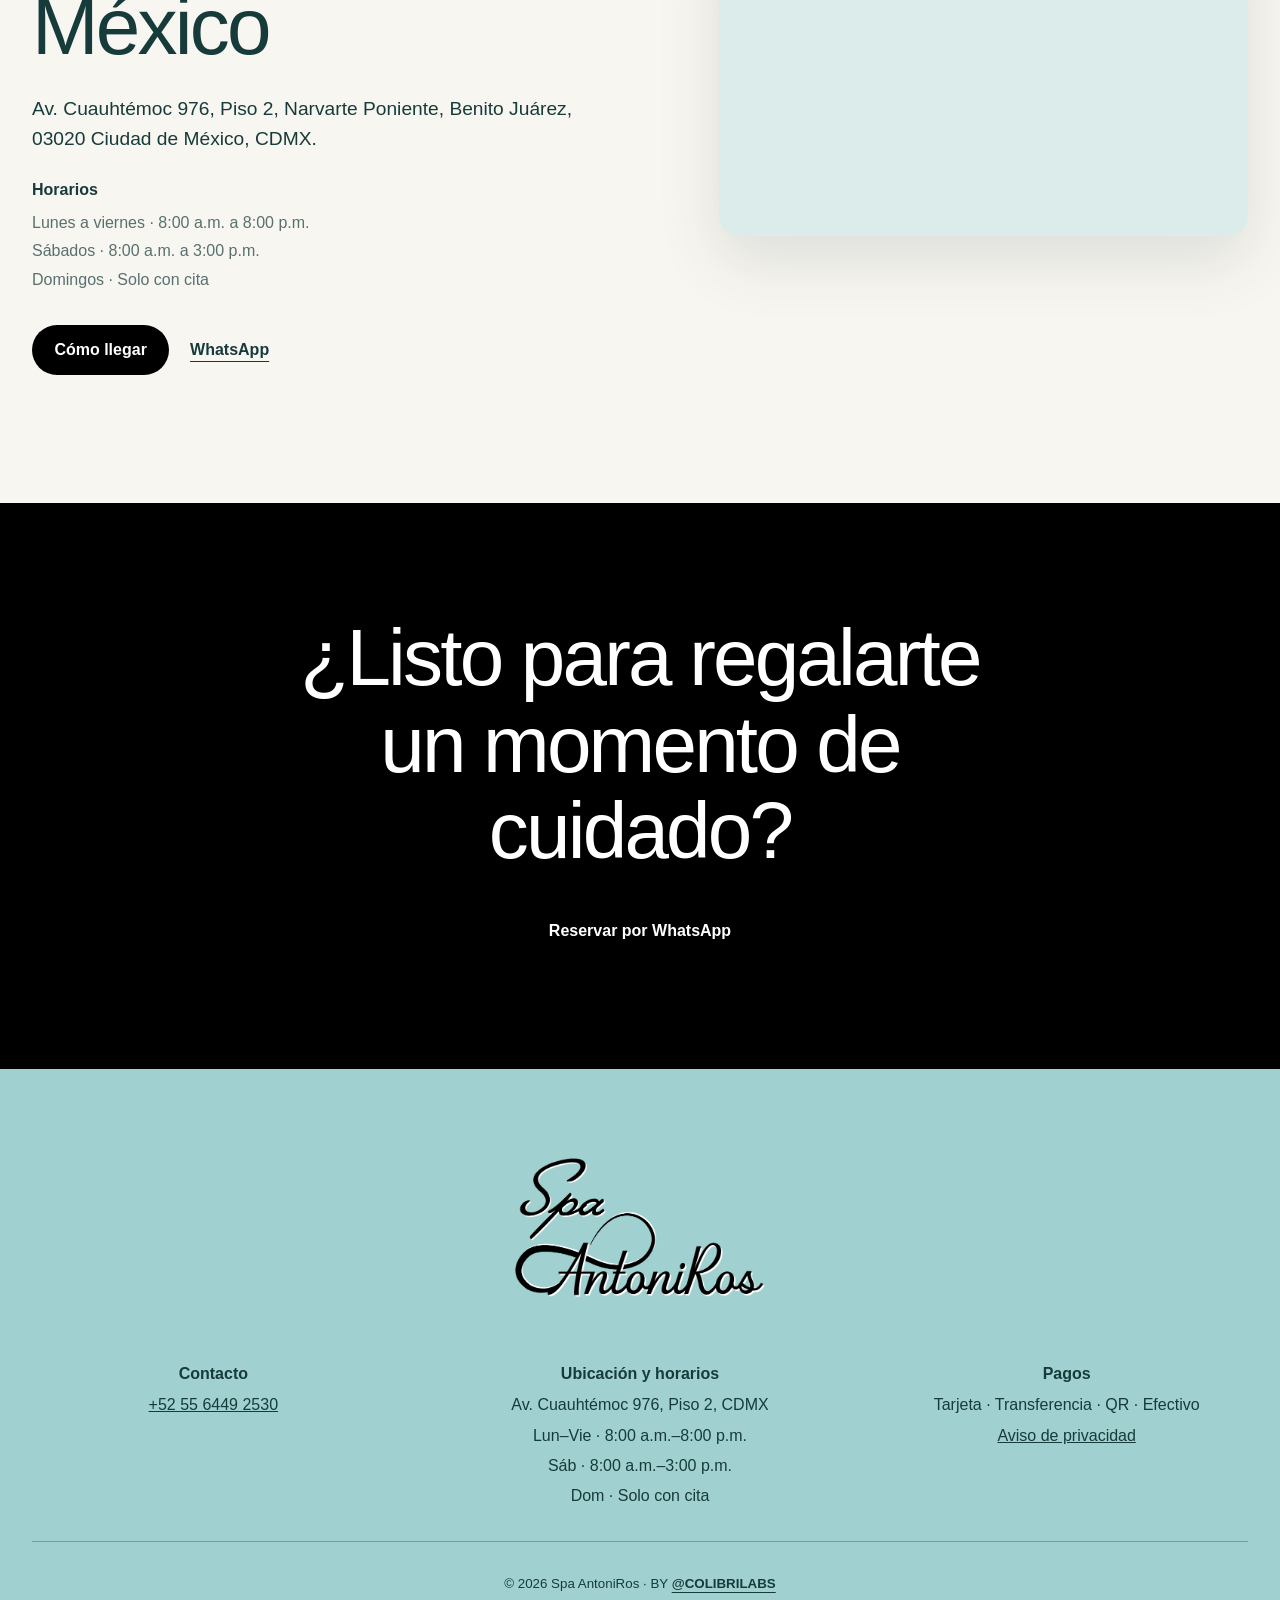
==== commit 7e5ecb4b: "Renombra resultado como Criolipolisis" ====
--- a/docs/index.html
+++ b/docs/index.html
@@ -87,7 +87,7 @@
         <figure class="result-card">
           <a class="result-card__link" href="#criolipolisis" data-service-target="criolipolisis" data-service-category="aparatologia" aria-label="Ver tratamiento de Criolipólisis">
             <picture><source media="(max-width: 47.999rem)" srcset="assets/results/experiencia-mobile.png"><img src="assets/results/experiencia-desktop.png" alt="Equipo utilizado durante la experiencia corporal" loading="lazy"></picture>
-            <figcaption>Experiencia</figcaption>
+            <figcaption>Criolipólisis</figcaption>
           </a>
         </figure>
       </div>
@@ -121,7 +121,7 @@
     <section class="final-cta"><h2>¿Listo para regalarte un momento de cuidado?</h2><a class="button" data-whatsapp data-message="Hola, quiero reservar una cita en Spa AntoniRos." href="#">Reservar por WhatsApp</a></section>
   </main>
 
-  <footer class="footer"><a class="footer__brand" href="#inicio" aria-label="Volver al inicio"><img class="footer__logo" src="assets/branding/logo-footer-white-transparent.png" alt="Spa AntoniRos"></a><div><strong>Contacto</strong><a data-whatsapp data-message="Hola, quiero información sobre Spa AntoniRos." href="#">+52 55 6449 2530</a></div><div><strong>Ubicación y horarios</strong><span>Av. Cuauhtémoc 976, Piso 2, CDMX</span><span>Lun–Vie · 8:00 a.m.–8:00 p.m.</span><span>Sáb · 8:00 a.m.–3:00 p.m.</span><span>Dom · Solo con cita</span></div><div><strong>Pagos</strong><span>Tarjeta · Transferencia · QR · Efectivo</span><a href="assets/legal/aviso-de-privacidad-spa-antoniros.pdf" target="_blank" rel="noopener">Aviso de privacidad</a></div><small>© <span id="year"></span> Spa AntoniRos · BY <a class="colibrilabs-link" href="#" data-url-pending="true" aria-label="Sitio web de ColibriLabs, enlace pendiente">@COLIBRILABS</a></small></footer>
+  <footer class="footer"><a class="footer__brand" href="#inicio" aria-label="Volver al inicio"><img class="footer__logo" src="assets/branding/logo-footer-white-transparent.png" alt="Spa AntoniRos"></a><div><strong>Contacto</strong><a data-whatsapp data-message="Hola, quiero información sobre Spa AntoniRos." href="#">+52 55 6449 2530</a></div><div><strong>Ubicación y horarios</strong><span>Av. Cuauhtémoc 976, Piso 2, CDMX</span><span>Lun–Vie · 8:00 a.m.–8:00 p.m.</span><span>Sáb · 8:00 a.m.–3:00 p.m.</span><span>Dom · Solo con cita</span></div><div><strong>Pagos</strong><span>Tarjeta · Transferencia · QR · Efectivo</span><a href="assets/legal/aviso-de-privacidad-spa-antoniros.pdf" target="_blank" rel="noopener">Aviso de privacidad</a></div><small>© <span id="year"></span> Spa AntoniRos · BY <a class="colibrilabs-link" href="https://colibrilabs-hq.github.io/colibrilabs/" target="_blank" rel="noopener" aria-label="Visitar el sitio web de ColibriLabs">@COLIBRILABS</a></small></footer>
   <script src="js/app.js" defer></script><script src="js/menu.js" defer></script><script src="js/scroll.js" defer></script><script src="js/slider.js" defer></script><script src="js/animations.js" defer></script>
 </body>
 </html>
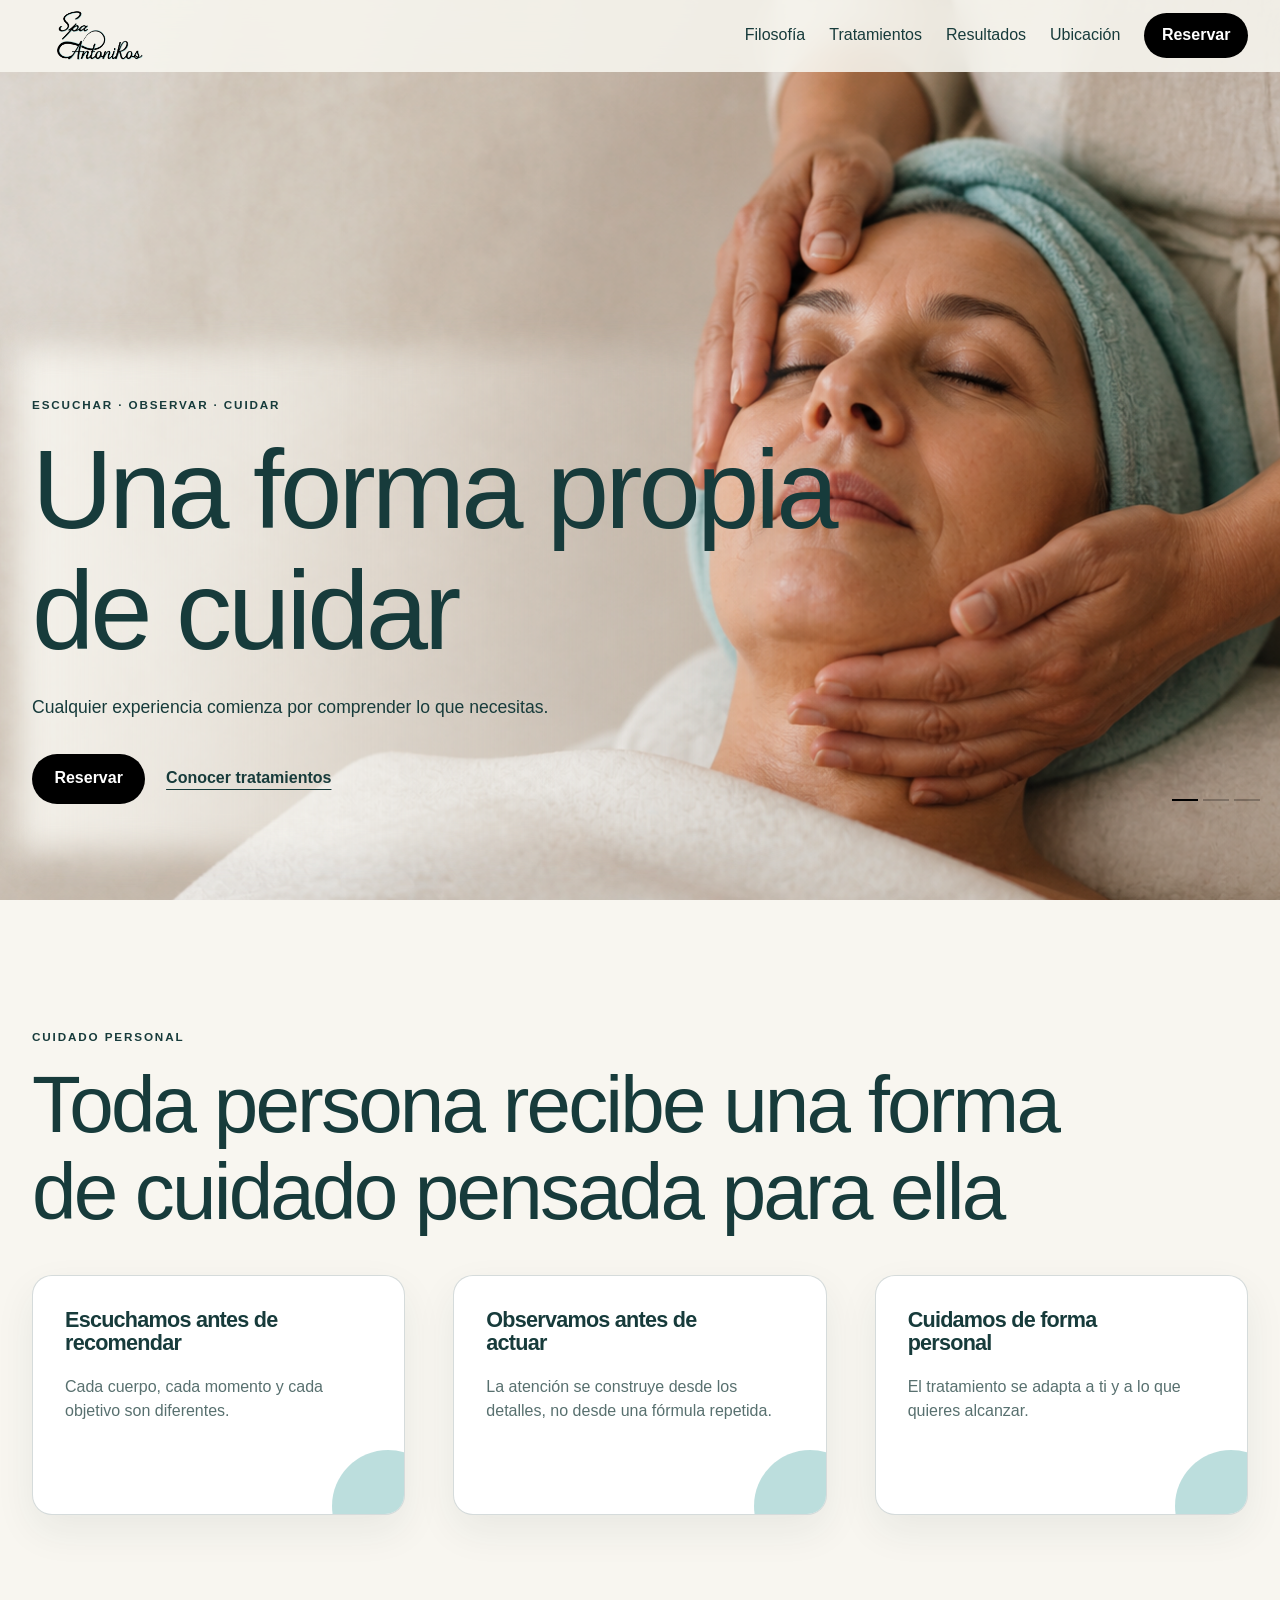
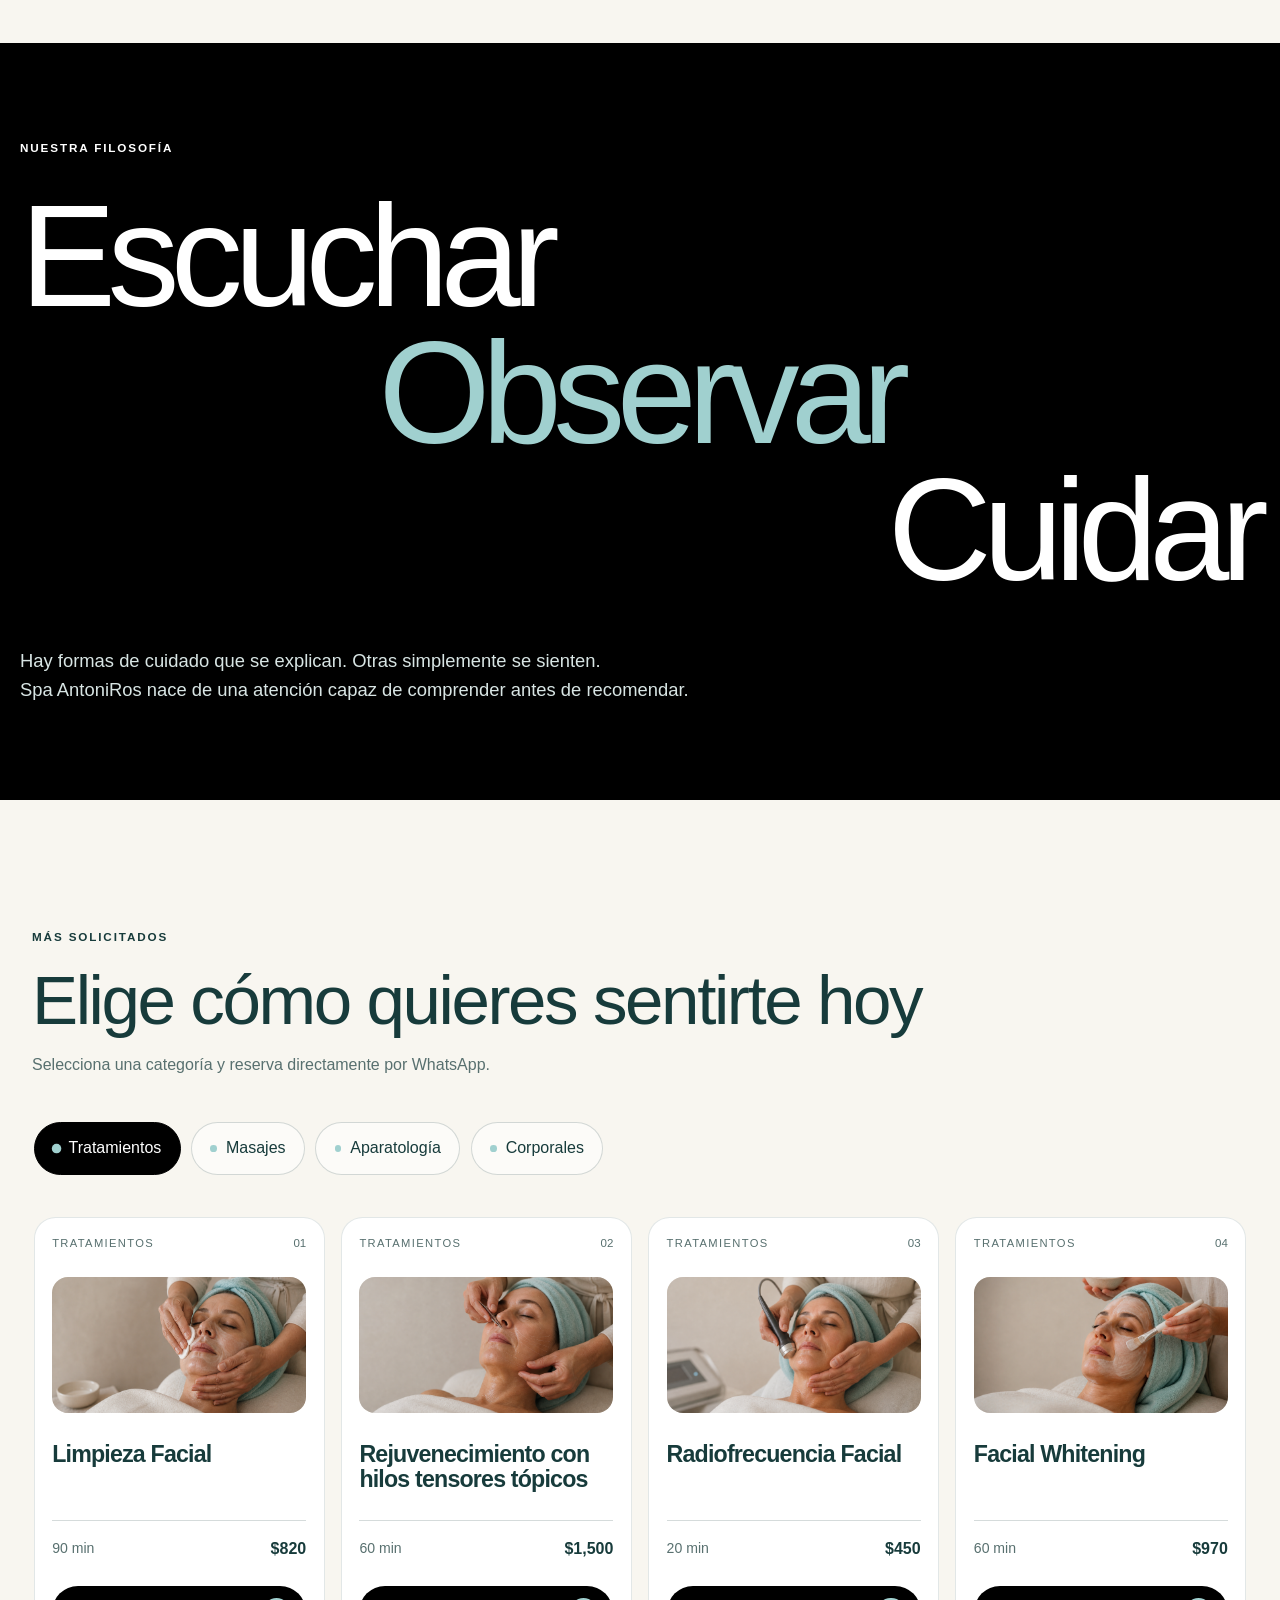
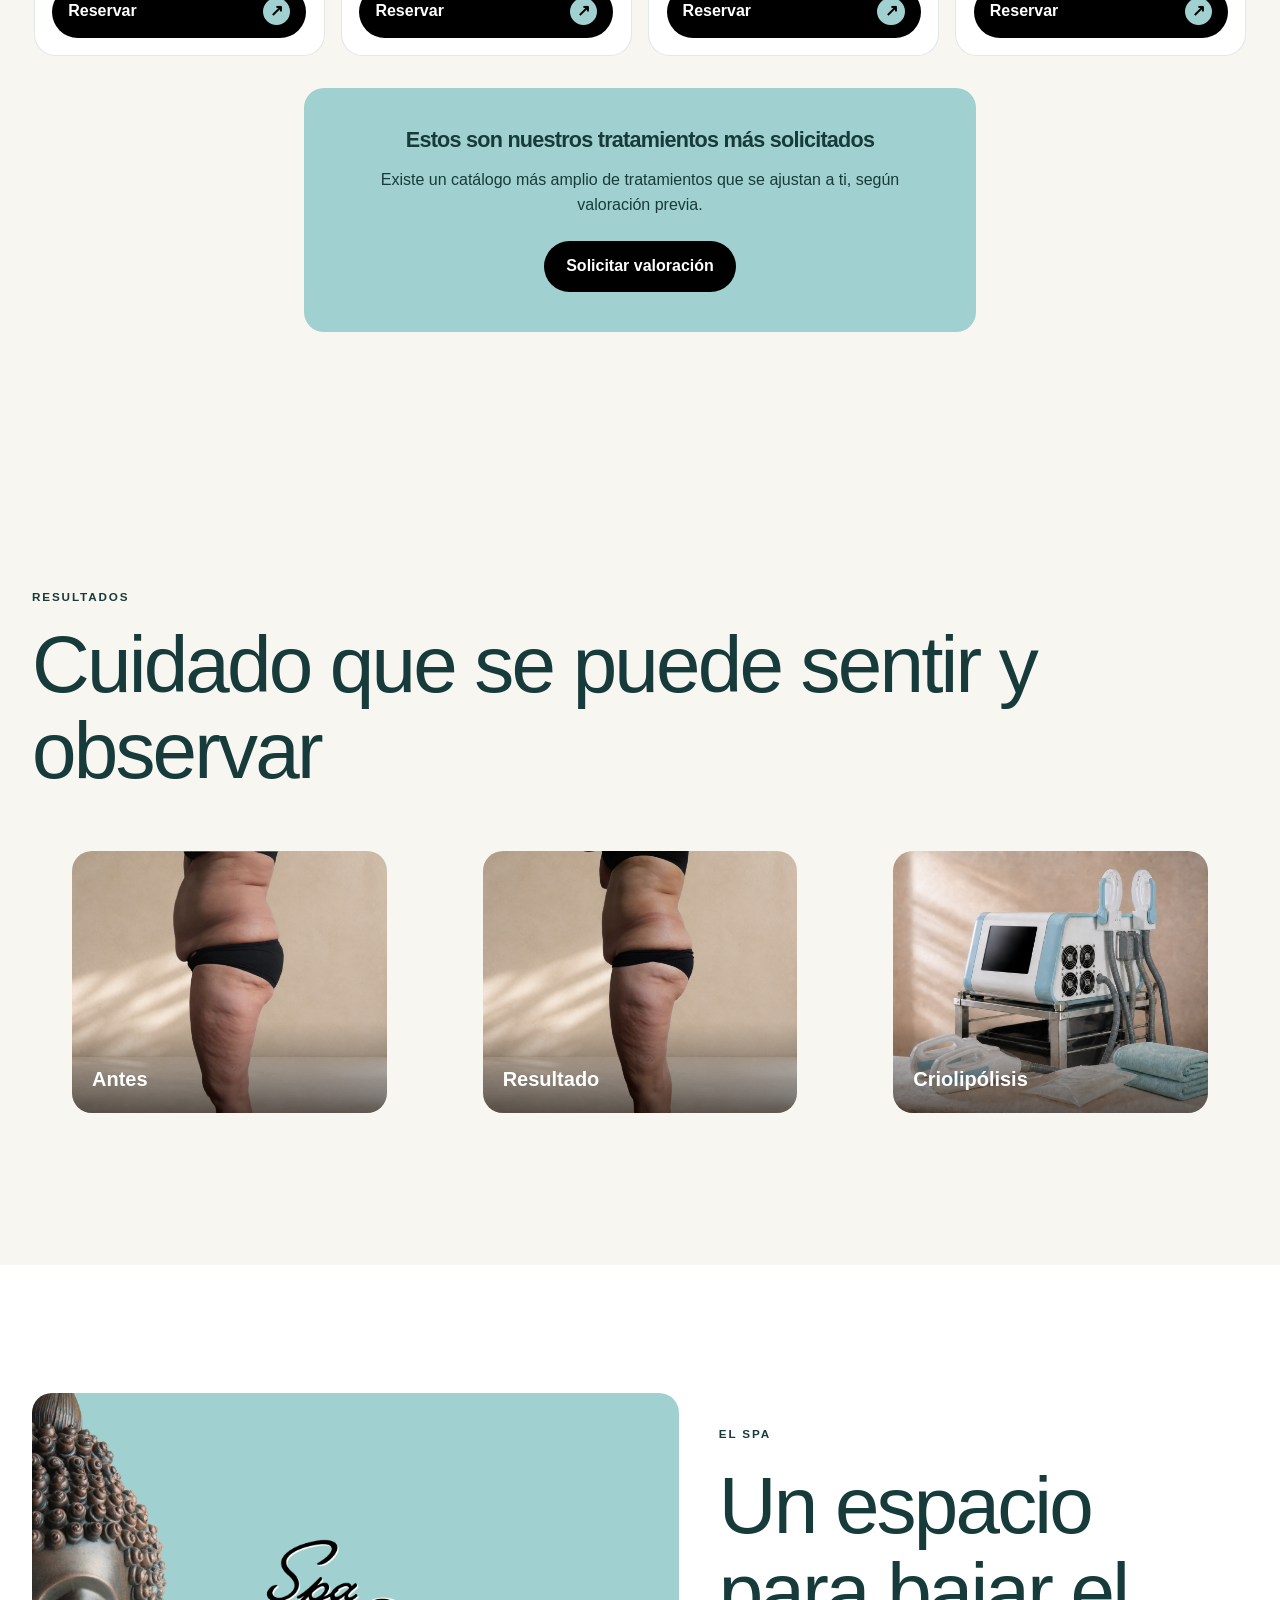
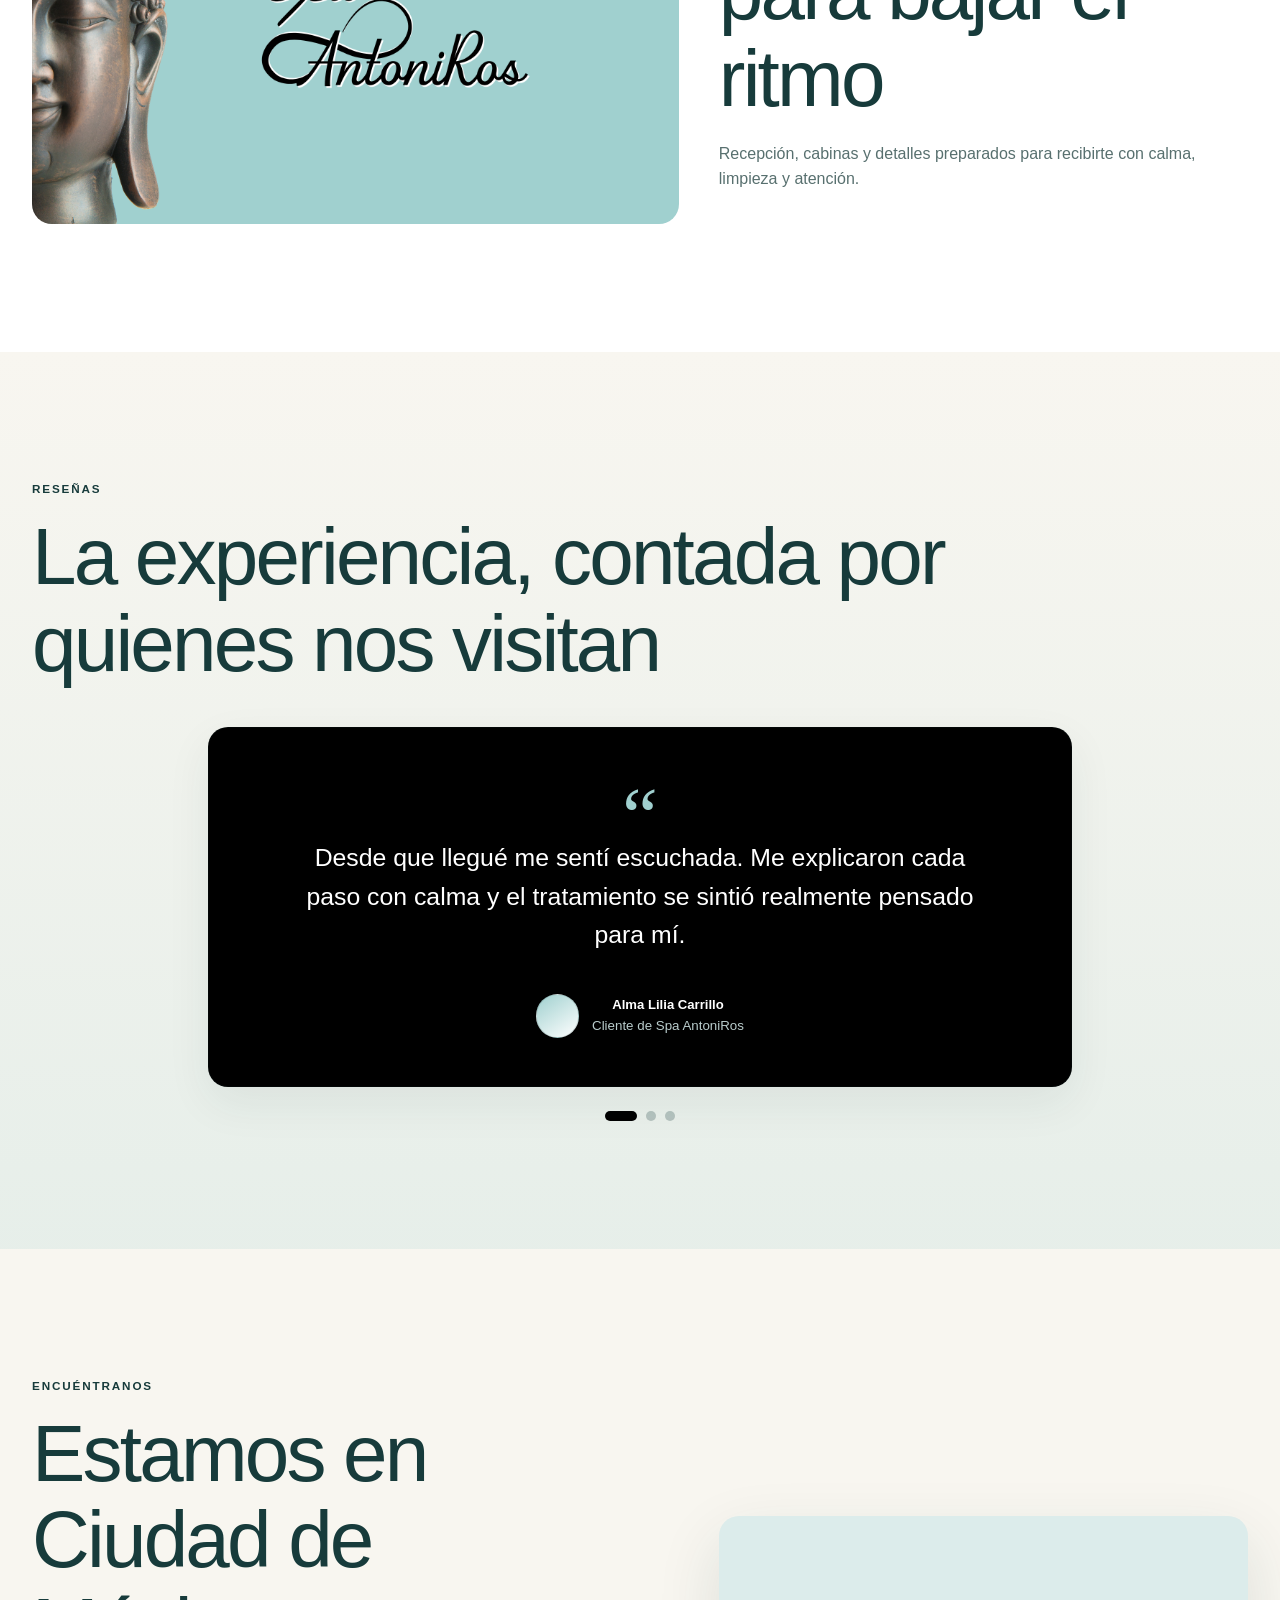
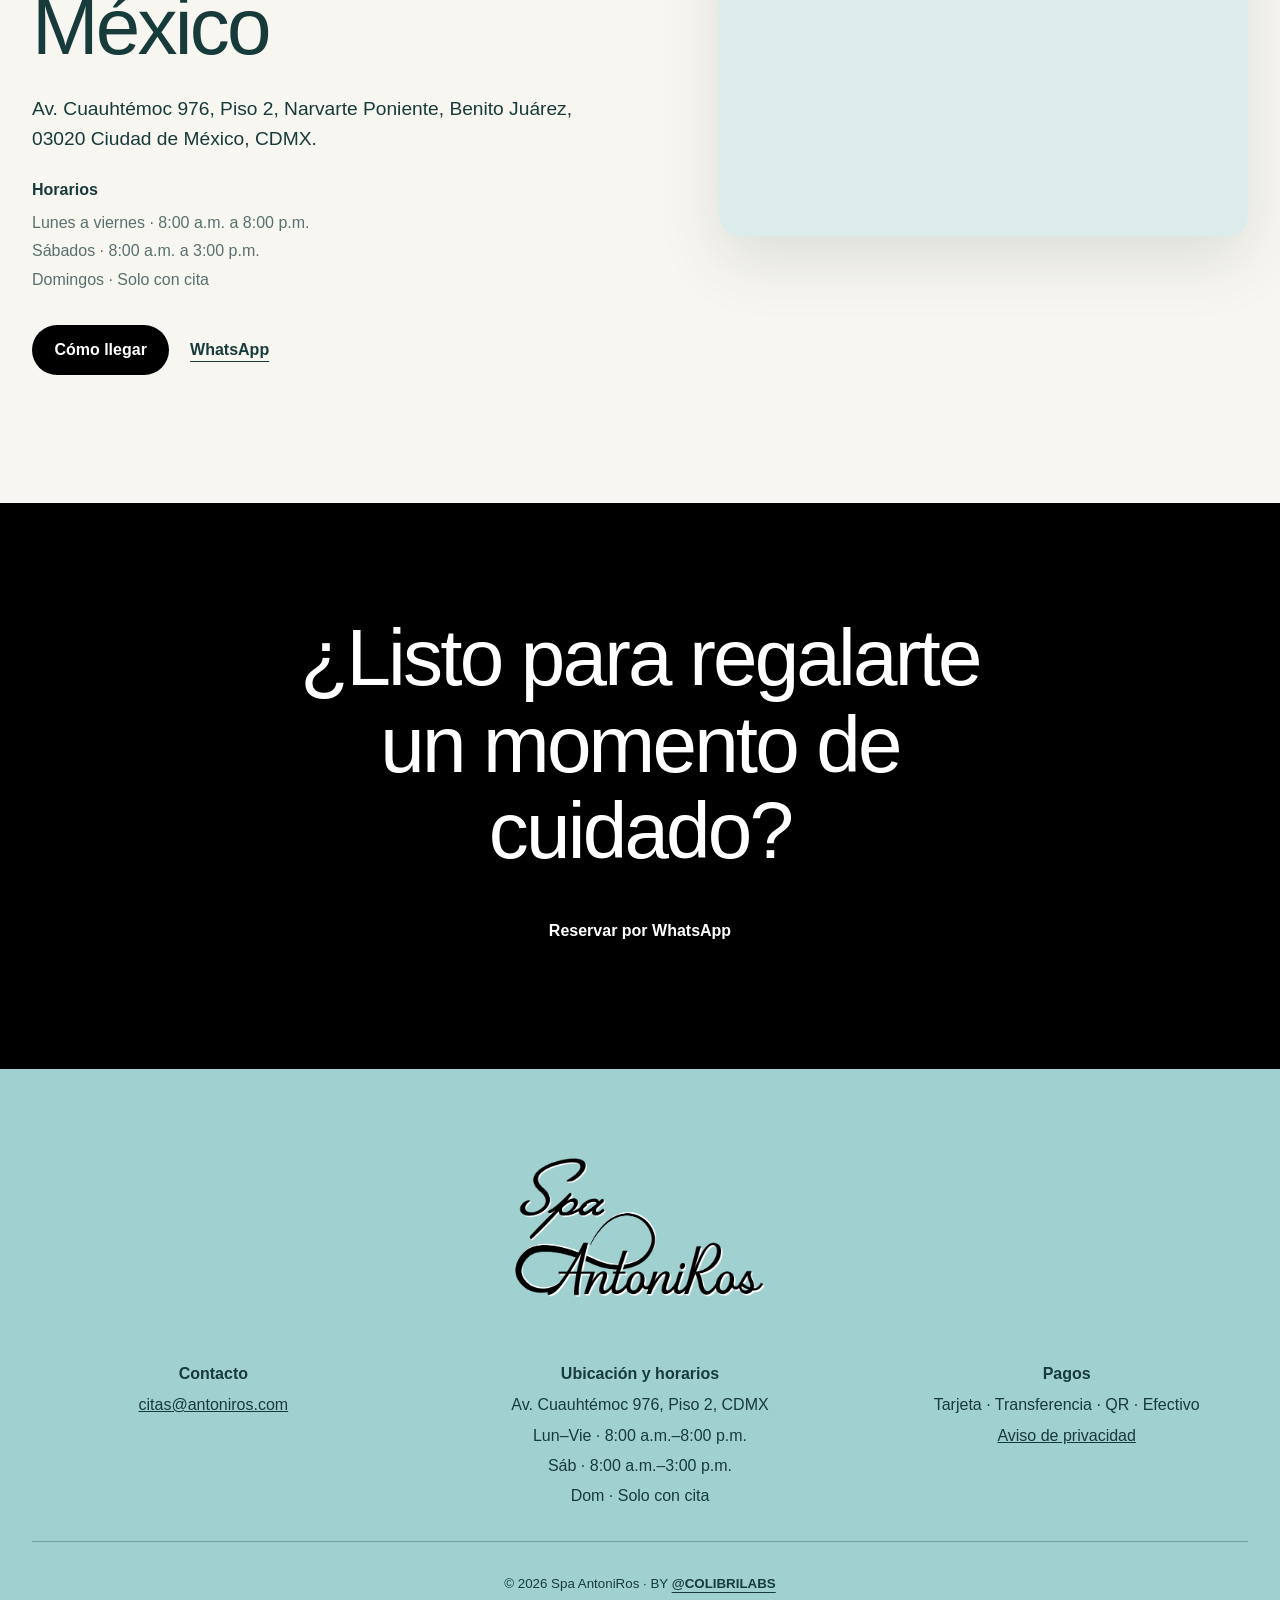
==== commit 4e782c99: "Actualiza correo de contacto" ====
--- a/docs/index.html
+++ b/docs/index.html
@@ -121,7 +121,7 @@
     <section class="final-cta"><h2>¿Listo para regalarte un momento de cuidado?</h2><a class="button" data-whatsapp data-message="Hola, quiero reservar una cita en Spa AntoniRos." href="#">Reservar por WhatsApp</a></section>
   </main>
 
-  <footer class="footer"><a class="footer__brand" href="#inicio" aria-label="Volver al inicio"><img class="footer__logo" src="assets/branding/logo-footer-white-transparent.png" alt="Spa AntoniRos"></a><div><strong>Contacto</strong><a data-whatsapp data-message="Hola, quiero información sobre Spa AntoniRos." href="#">+52 55 6449 2530</a></div><div><strong>Ubicación y horarios</strong><span>Av. Cuauhtémoc 976, Piso 2, CDMX</span><span>Lun–Vie · 8:00 a.m.–8:00 p.m.</span><span>Sáb · 8:00 a.m.–3:00 p.m.</span><span>Dom · Solo con cita</span></div><div><strong>Pagos</strong><span>Tarjeta · Transferencia · QR · Efectivo</span><a href="assets/legal/aviso-de-privacidad-spa-antoniros.pdf" target="_blank" rel="noopener">Aviso de privacidad</a></div><small>© <span id="year"></span> Spa AntoniRos · BY <a class="colibrilabs-link" href="https://colibrilabs-hq.github.io/colibrilabs/" target="_blank" rel="noopener" aria-label="Visitar el sitio web de ColibriLabs">@COLIBRILABS</a></small></footer>
+  <footer class="footer"><a class="footer__brand" href="#inicio" aria-label="Volver al inicio"><img class="footer__logo" src="assets/branding/logo-footer-white-transparent.png" alt="Spa AntoniRos"></a><div><strong>Contacto</strong><a href="mailto:citas@antoniros.com">citas@antoniros.com</a></div><div><strong>Ubicación y horarios</strong><span>Av. Cuauhtémoc 976, Piso 2, CDMX</span><span>Lun–Vie · 8:00 a.m.–8:00 p.m.</span><span>Sáb · 8:00 a.m.–3:00 p.m.</span><span>Dom · Solo con cita</span></div><div><strong>Pagos</strong><span>Tarjeta · Transferencia · QR · Efectivo</span><a href="assets/legal/aviso-de-privacidad-spa-antoniros.pdf" target="_blank" rel="noopener">Aviso de privacidad</a></div><small>© <span id="year"></span> Spa AntoniRos · BY <a class="colibrilabs-link" href="https://colibrilabs-hq.github.io/colibrilabs/" target="_blank" rel="noopener" aria-label="Visitar el sitio web de ColibriLabs">@COLIBRILABS</a></small></footer>
   <script src="js/app.js" defer></script><script src="js/menu.js" defer></script><script src="js/scroll.js" defer></script><script src="js/slider.js" defer></script><script src="js/animations.js" defer></script>
 </body>
 </html>
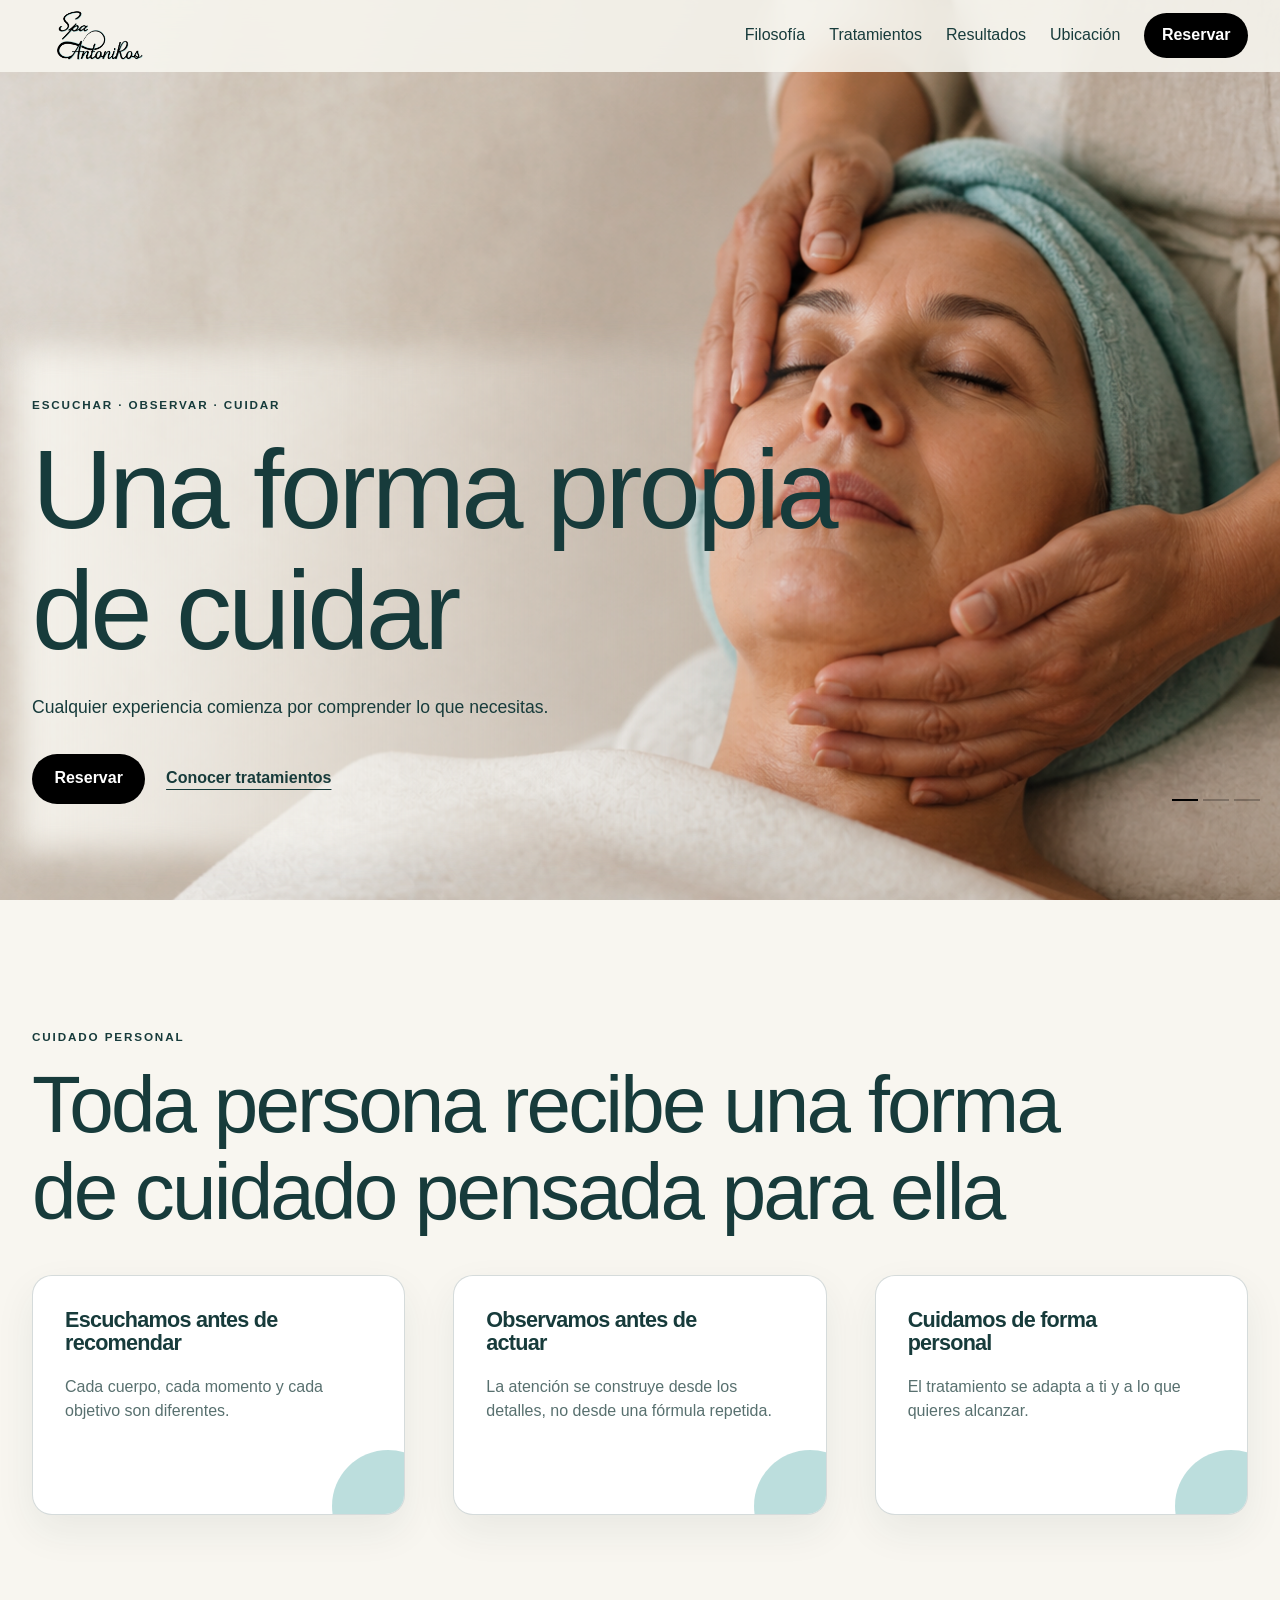
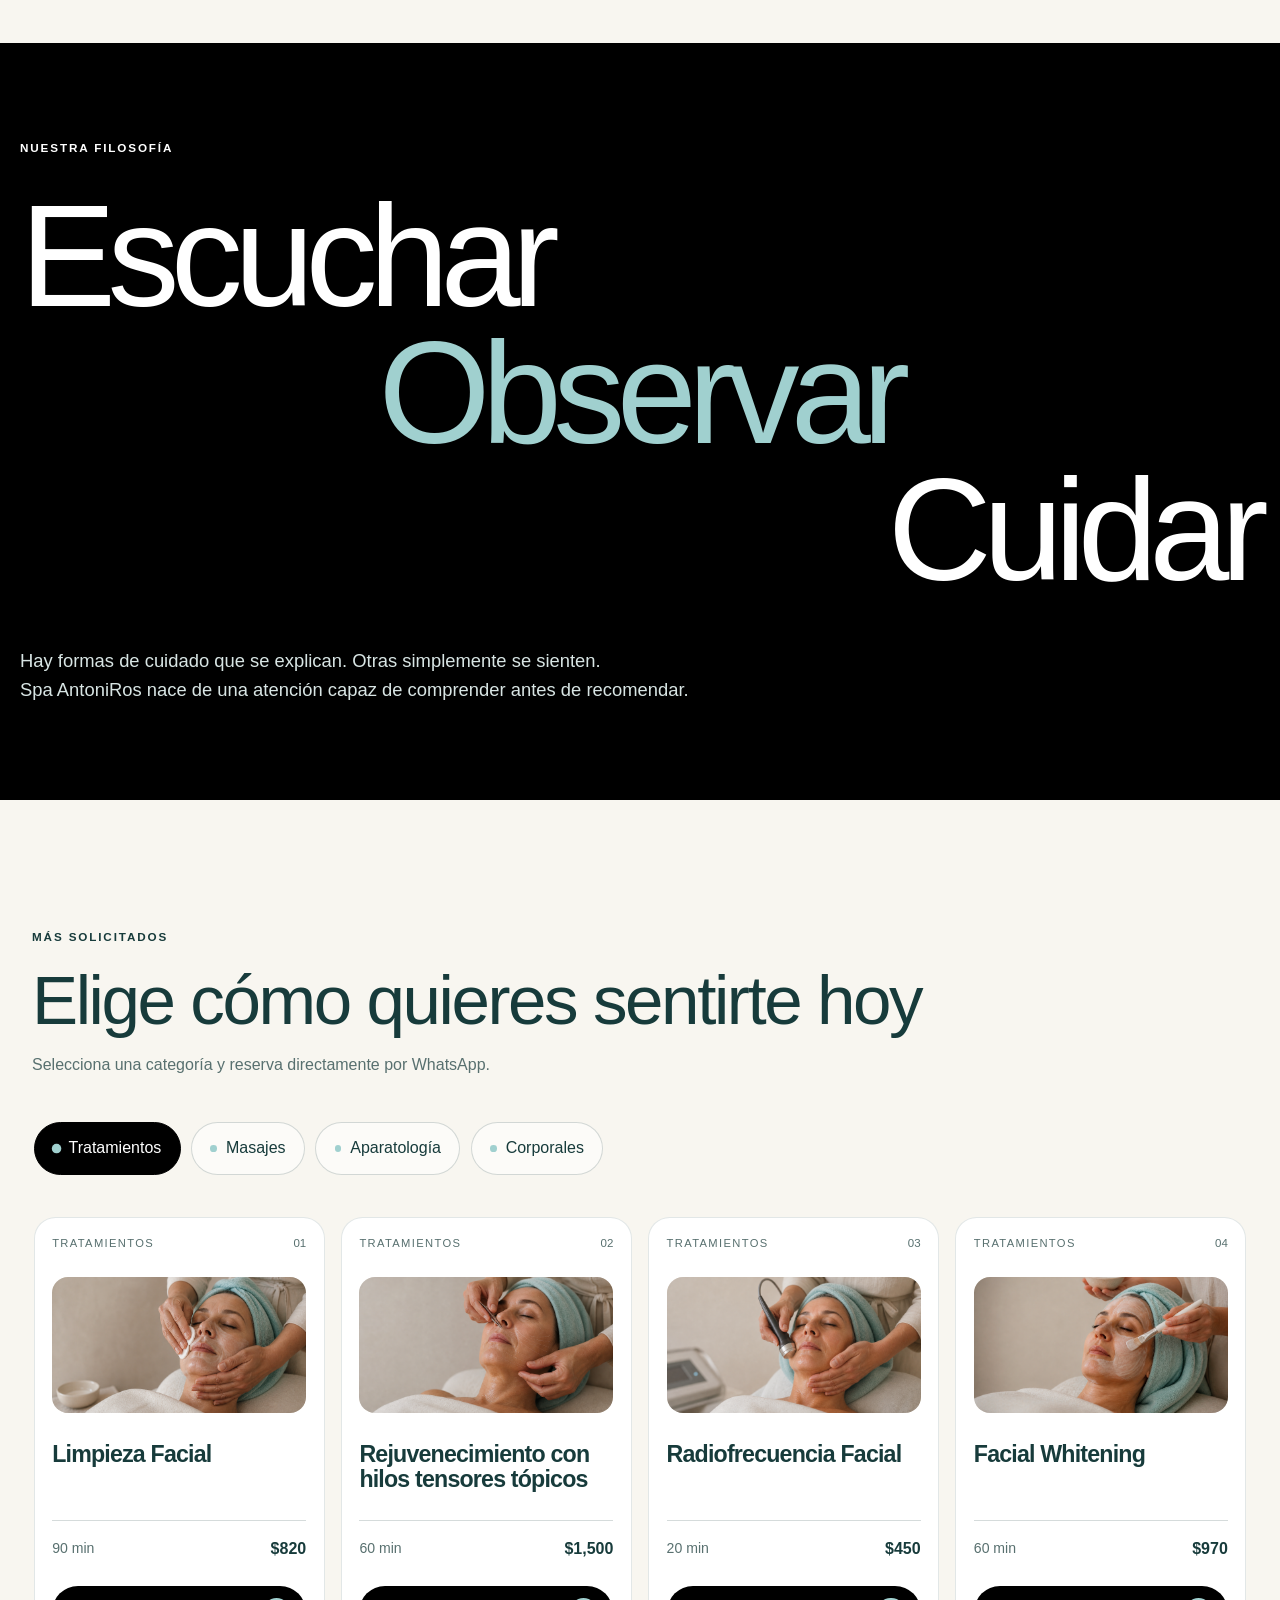
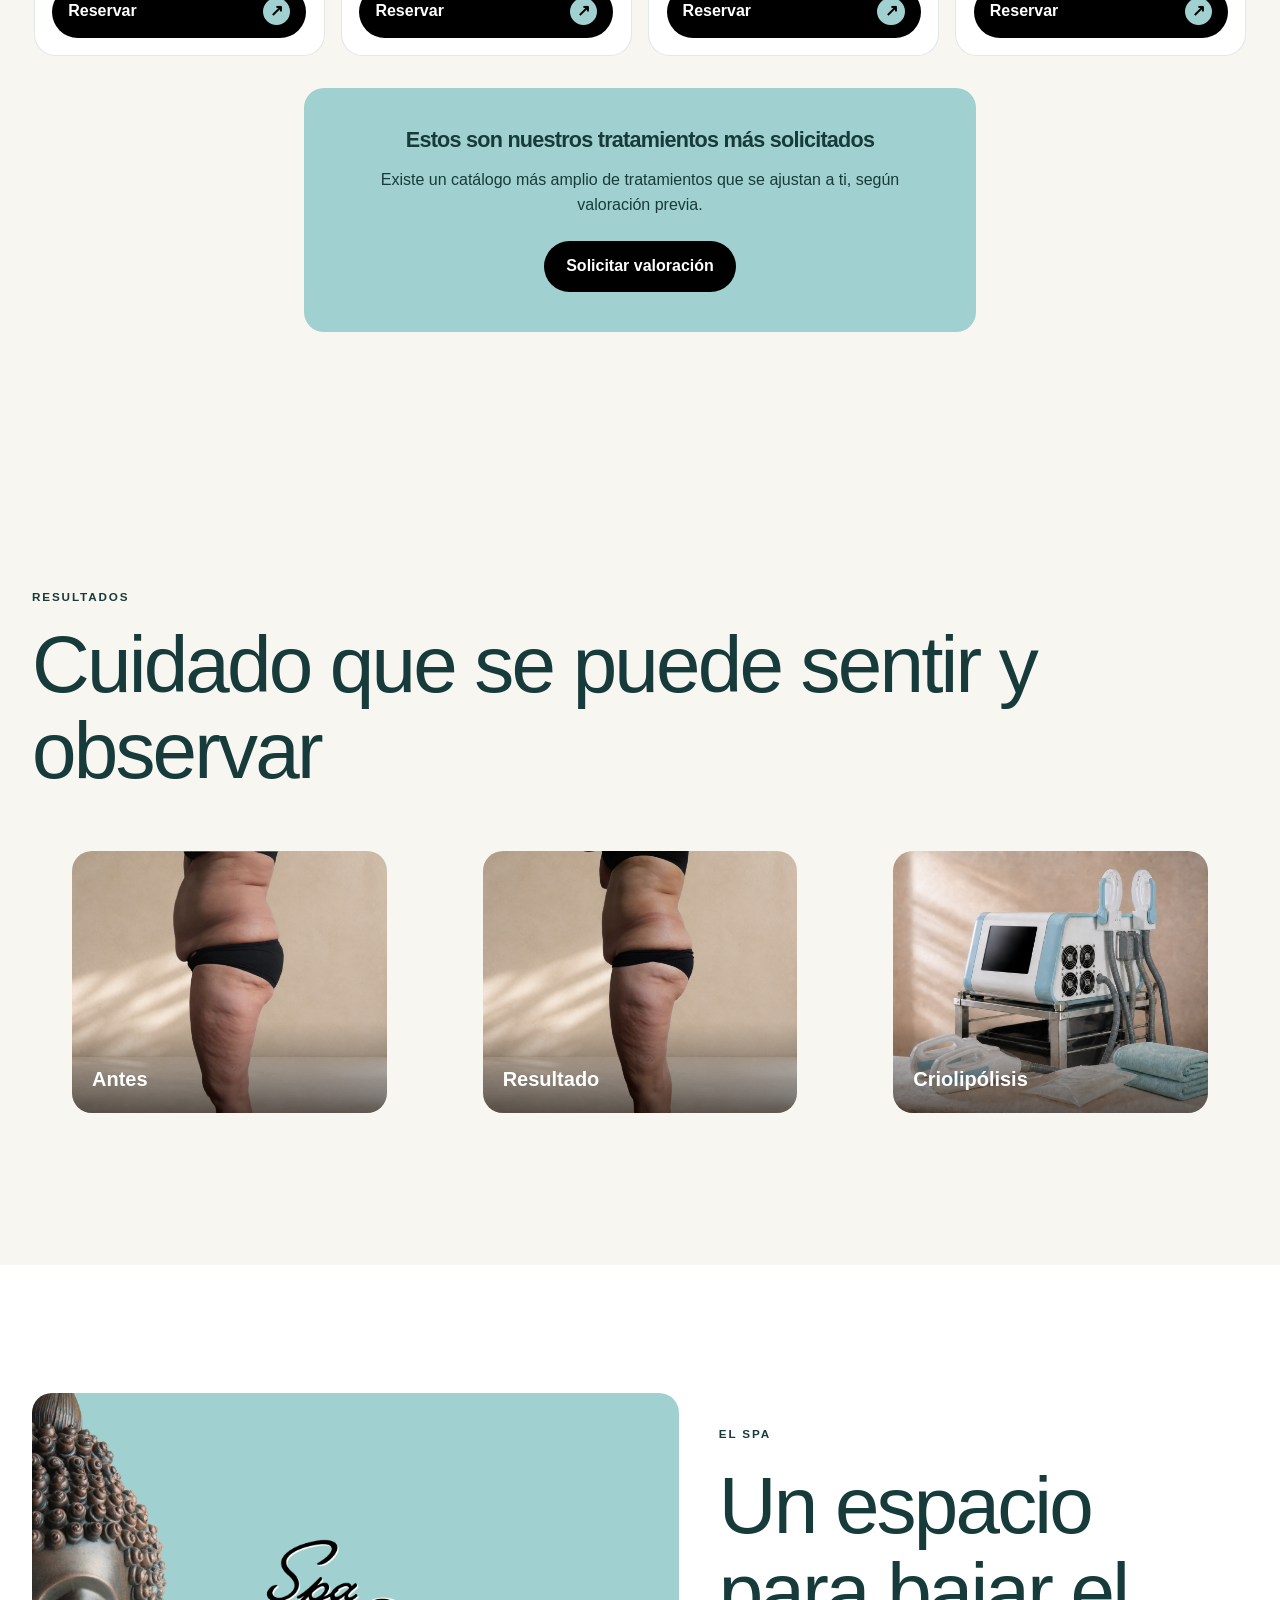
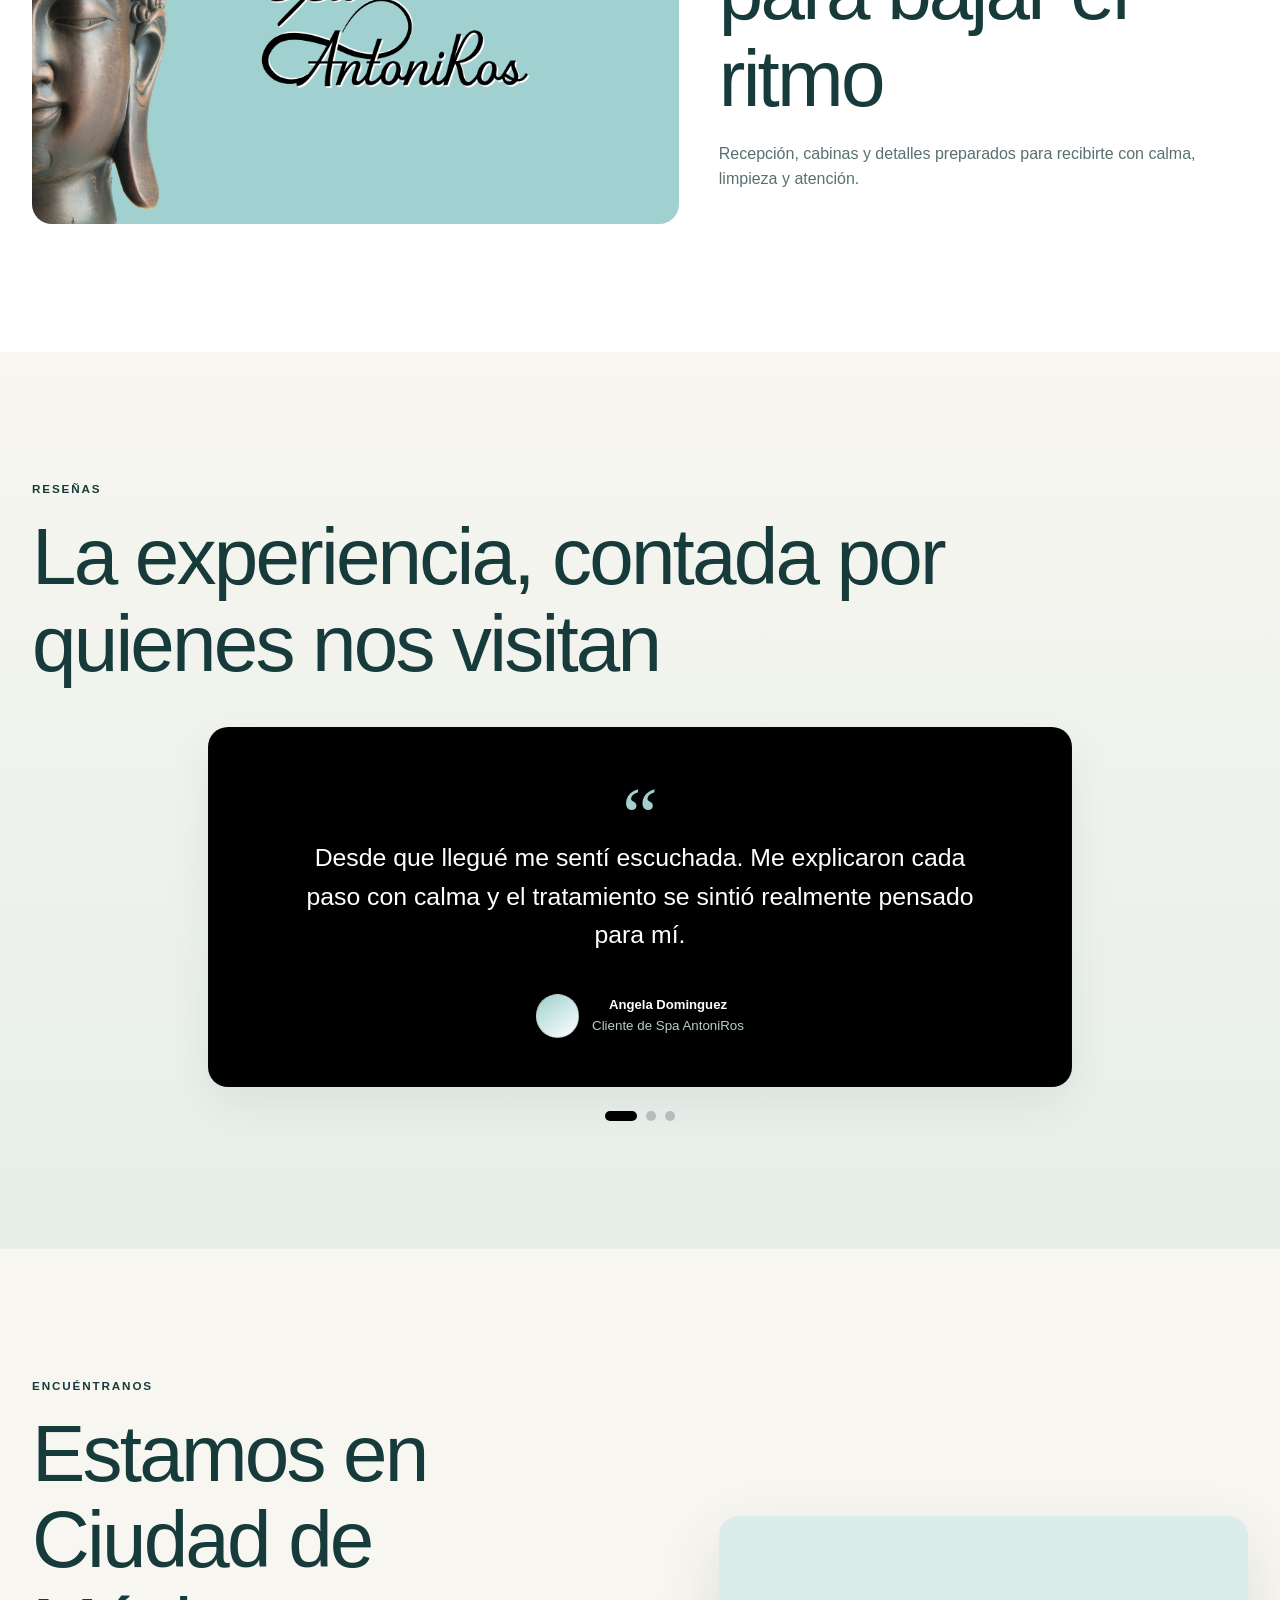
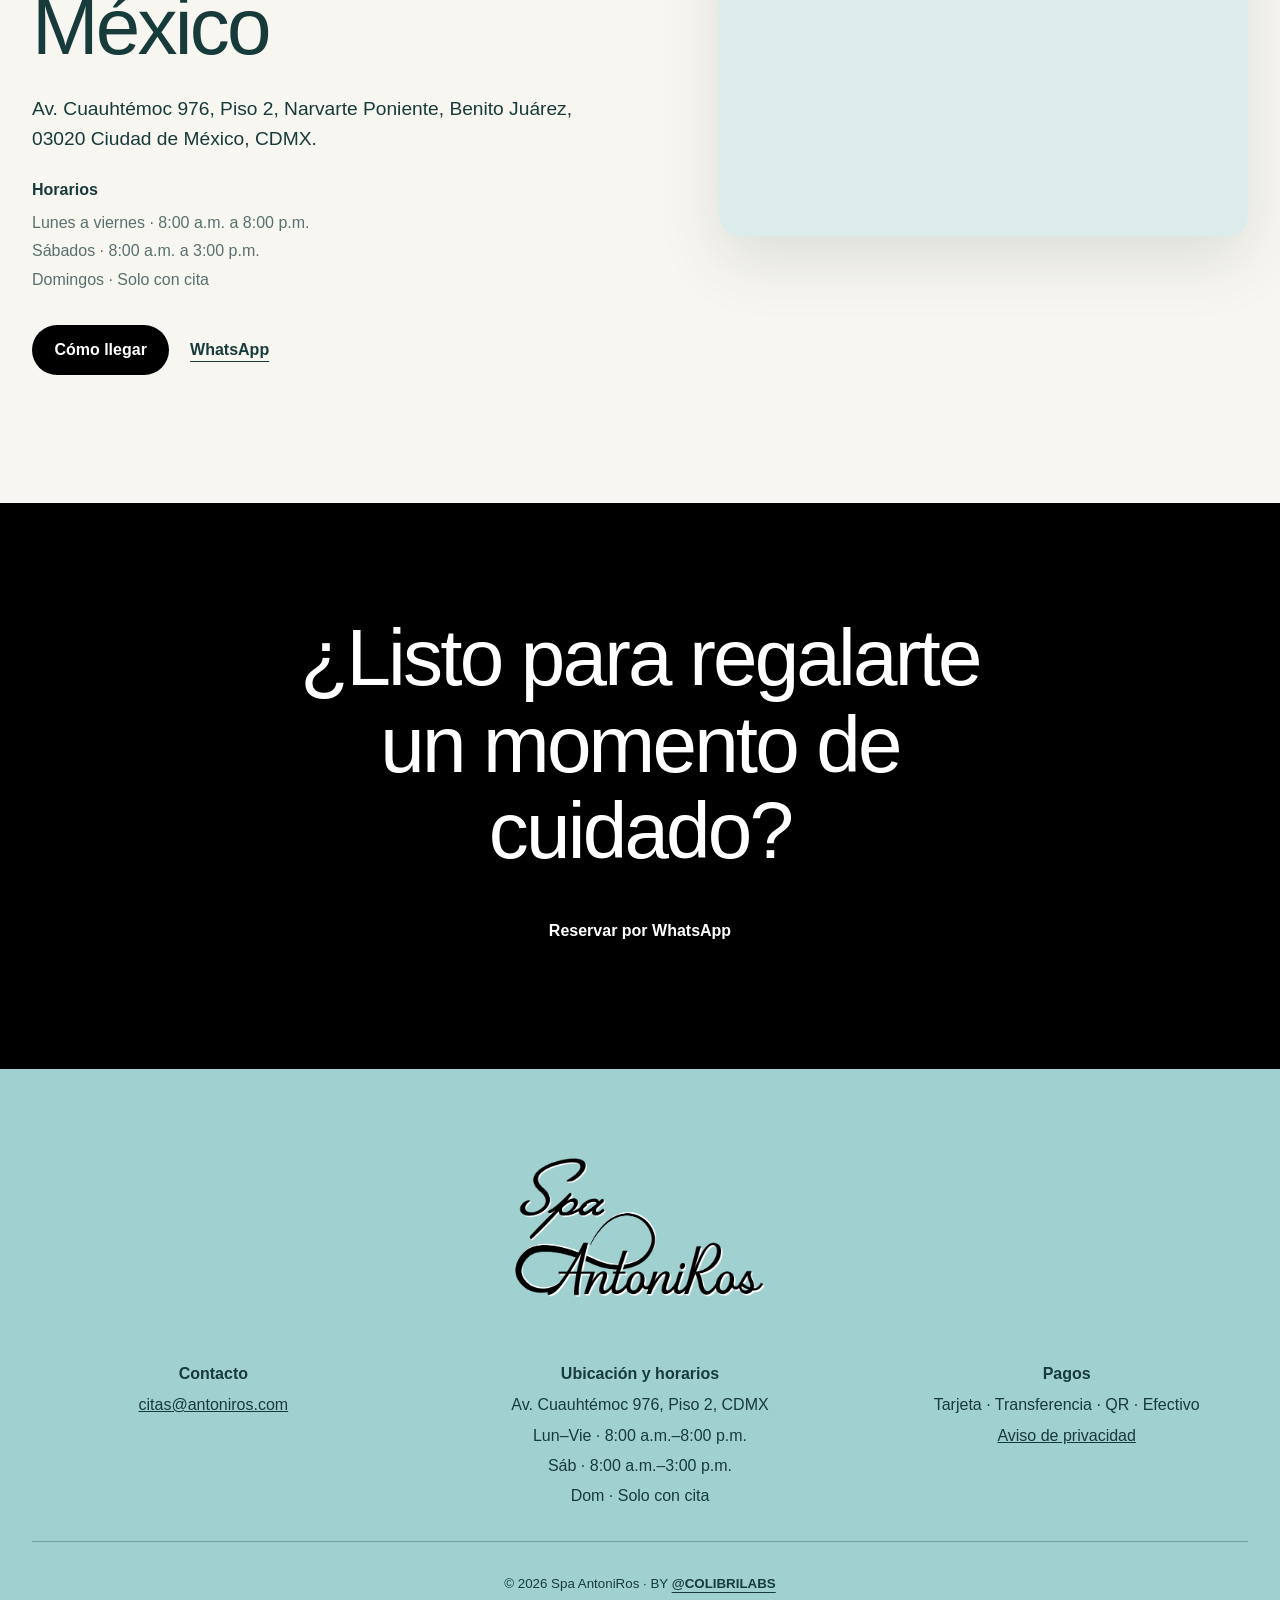
==== commit 991921c6: "Actualiza nombre en resenas" ====
--- a/docs/index.html
+++ b/docs/index.html
@@ -105,11 +105,11 @@
       <div class="section__intro reveal"><p class="eyebrow">Reseñas</p><h2 id="testimonials-title">La experiencia, contada por quienes nos visitan</h2></div>
       <div class="testimonial-carousel" data-testimonial-carousel>
         <div class="testimonial-grid" aria-live="polite">
-          <article class="testimonial-card testimonial-card--featured is-active"><span class="testimonial-card__quote" aria-hidden="true">“</span><p>Desde que llegué me sentí escuchada. Me explicaron cada paso con calma y el tratamiento se sintió realmente pensado para mí.</p><footer><span class="testimonial-card__avatar" aria-hidden="true"></span><div><strong>Alma Lilia Carrillo</strong><small>Cliente de Spa AntoniRos</small></div></footer></article>
+          <article class="testimonial-card testimonial-card--featured is-active"><span class="testimonial-card__quote" aria-hidden="true">“</span><p>Desde que llegué me sentí escuchada. Me explicaron cada paso con calma y el tratamiento se sintió realmente pensado para mí.</p><footer><span class="testimonial-card__avatar" aria-hidden="true"></span><div><strong>Angela Dominguez</strong><small>Cliente de Spa AntoniRos</small></div></footer></article>
           <article class="testimonial-card" aria-hidden="true"><span class="testimonial-card__quote" aria-hidden="true">“</span><p>Me gustó mucho que primero preguntaran qué necesitaba y cómo me sentía. La atención fue cercana, profesional y sin prisas.</p><footer><span class="testimonial-card__avatar" aria-hidden="true"></span><div><strong>Davne Lopez Flores</strong><small>Cliente de Spa AntoniRos</small></div></footer></article>
           <article class="testimonial-card" aria-hidden="true"><span class="testimonial-card__quote" aria-hidden="true">“</span><p>El espacio transmite tranquilidad desde que entras. Salí muy satisfecho con la atención y con ganas de volver para continuar mi cuidado.</p><footer><span class="testimonial-card__avatar" aria-hidden="true"></span><div><strong>Santiago Landeros</strong><small>Cliente de Spa AntoniRos</small></div></footer></article>
         </div>
-        <div class="testimonial-dots" aria-label="Seleccionar testimonio"><button class="is-active" type="button" aria-label="Testimonio de Alma Lilia Carrillo"></button><button type="button" aria-label="Testimonio de Davne Lopez Flores"></button><button type="button" aria-label="Testimonio de Santiago Landeros"></button></div>
+        <div class="testimonial-dots" aria-label="Seleccionar testimonio"><button class="is-active" type="button" aria-label="Testimonio de Angela Dominguez"></button><button type="button" aria-label="Testimonio de Davne Lopez Flores"></button><button type="button" aria-label="Testimonio de Santiago Landeros"></button></div>
       </div>
     </section>
 
